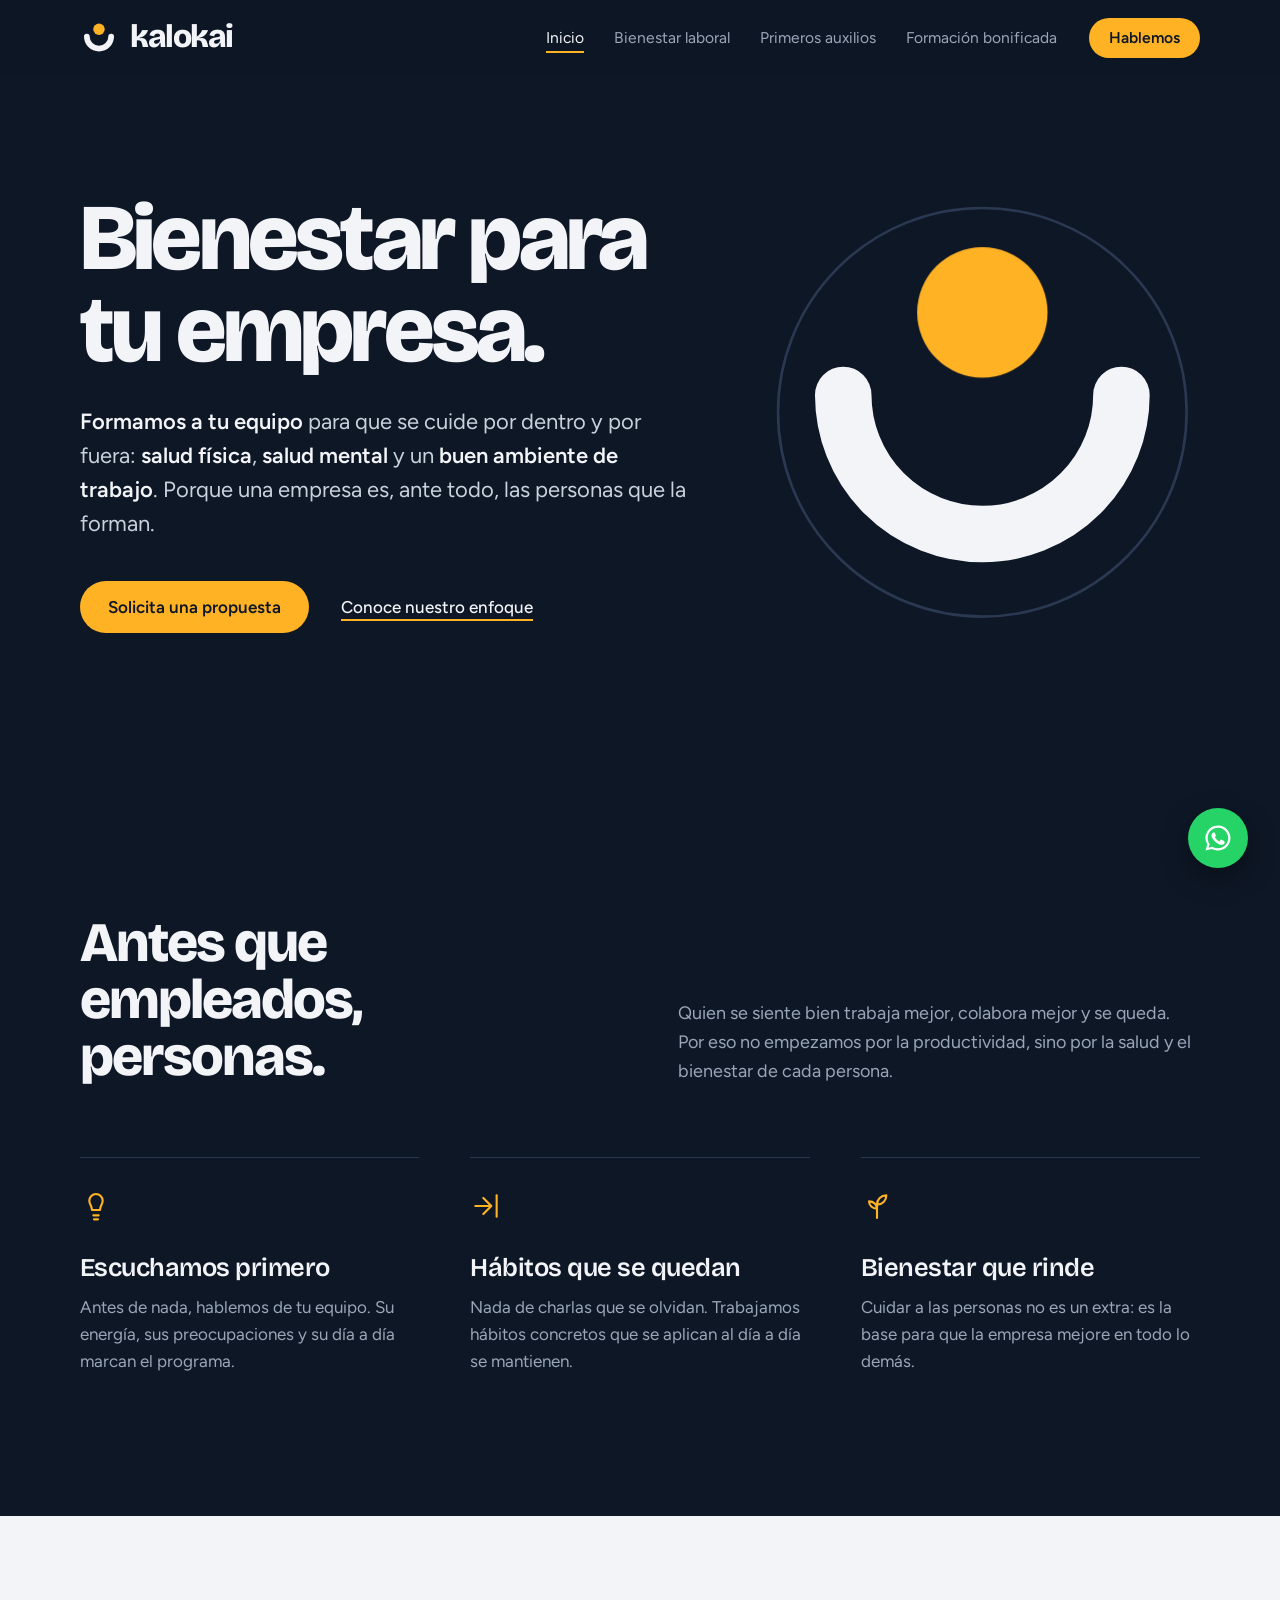
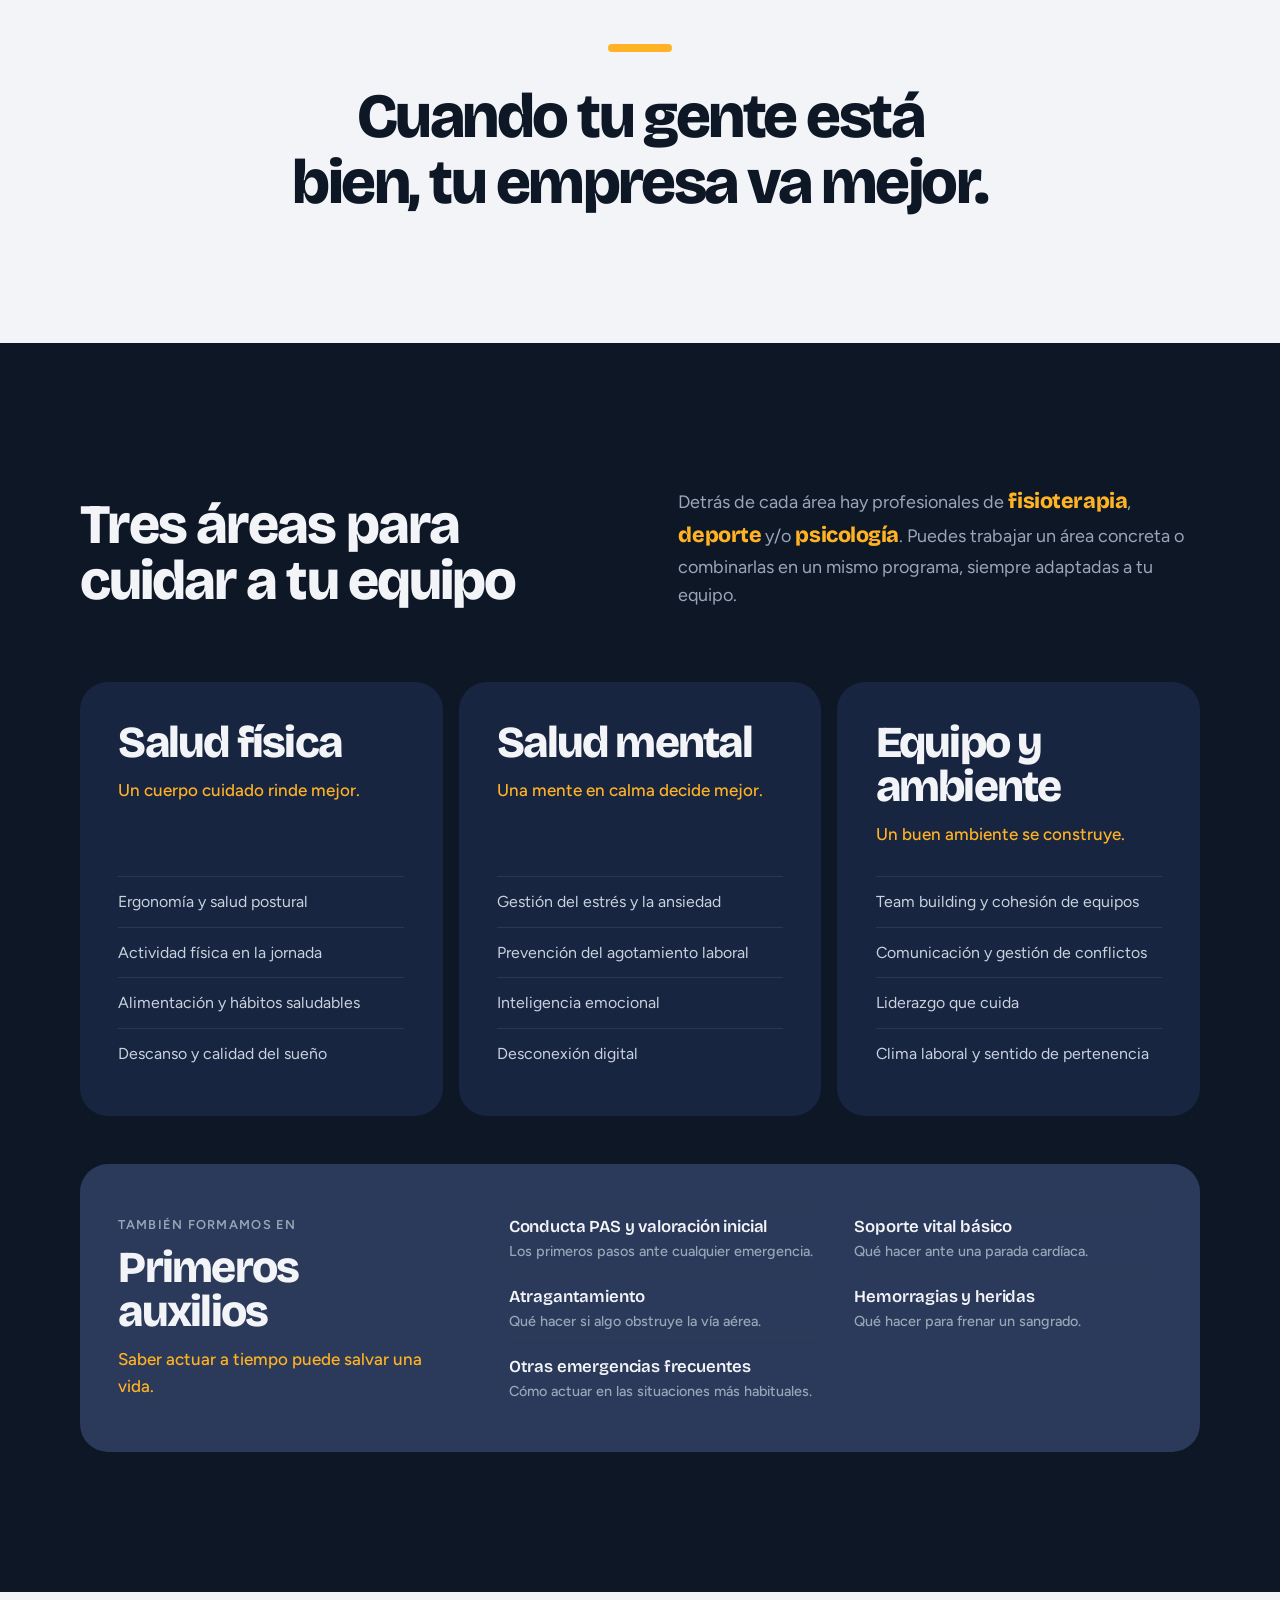
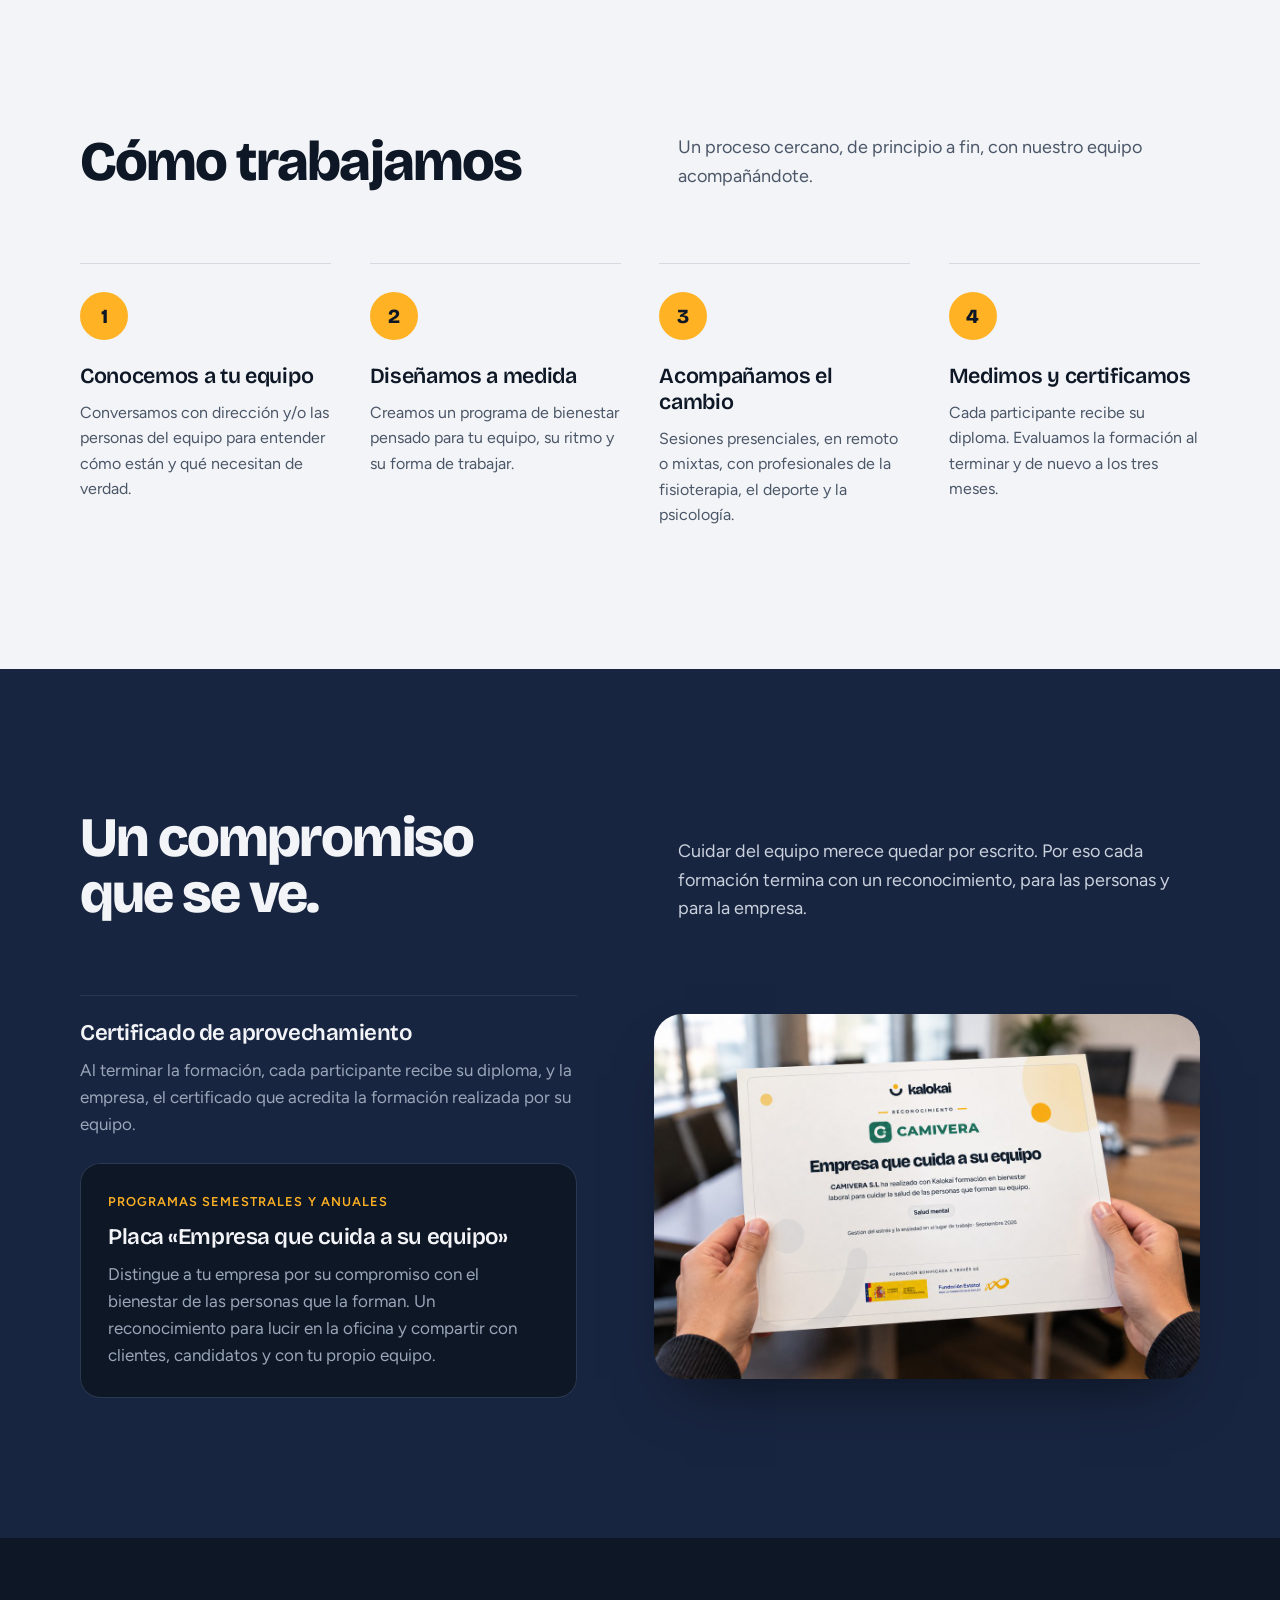
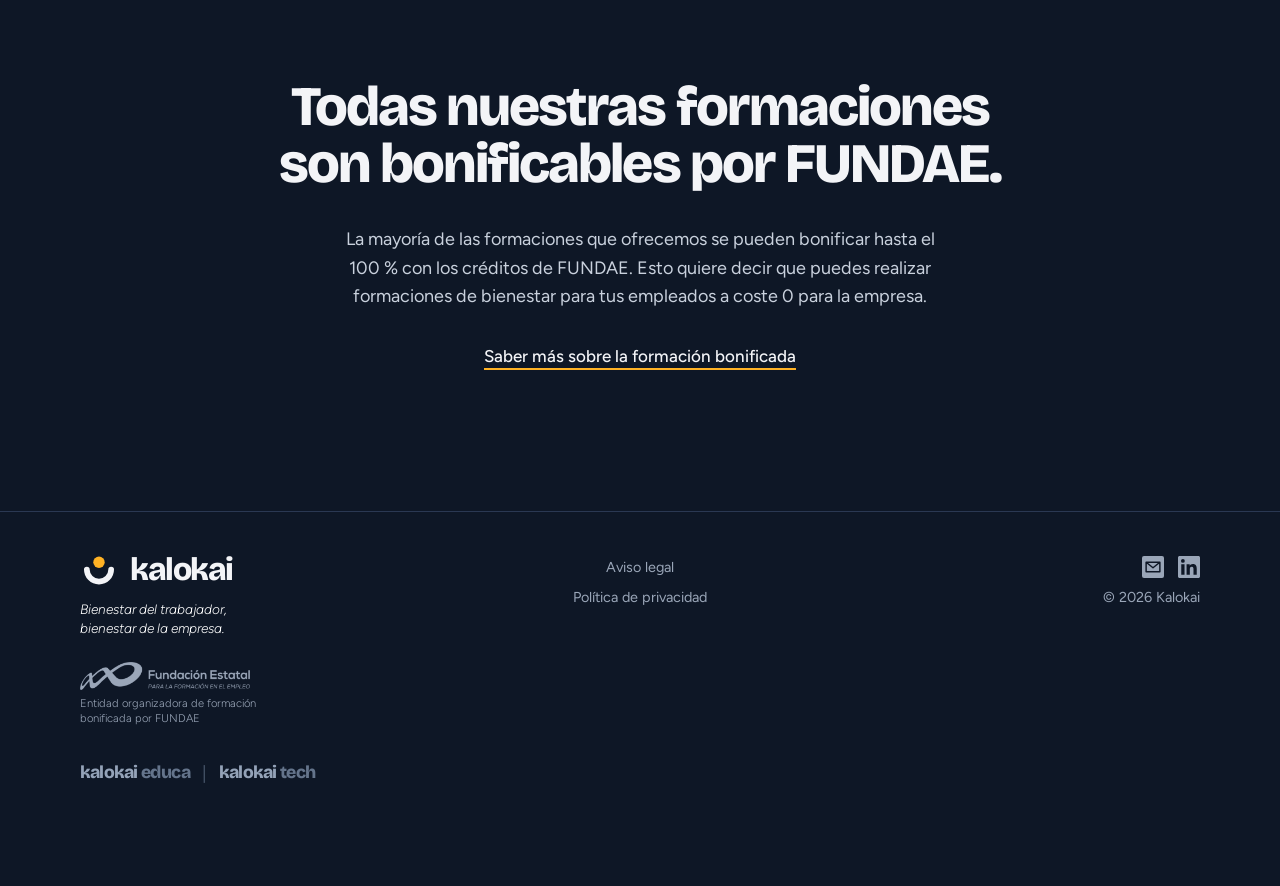
==== index.html @ 77ab3958 "Reconocimiento: título y texto a todo el ancho, como el resto de secciones Co-Authored-By: Claude Op" ====
<!doctype html>
<html lang="es">
<head>
  <meta charset="utf-8">
  <meta name="viewport" content="width=device-width, initial-scale=1">
  <title>Kalokai · Bienestar para tu empresa</title>
  <meta name="description" content="Kalokai forma a los equipos de tu empresa en salud física, salud mental y trabajo en equipo. Cuando tu gente está bien, tu empresa va mejor.">
  <meta name="theme-color" content="#0E1726">
  <link rel="icon" href="favicon.svg" type="image/svg+xml">
  <link rel="preconnect" href="https://fonts.googleapis.com">
  <link rel="preconnect" href="https://fonts.gstatic.com" crossorigin>
  <link href="https://fonts.googleapis.com/css2?family=Bricolage+Grotesque:opsz,wght@12..96,600;12..96,800&family=Figtree:ital,wght@0,400;0,500;0,600;1,300&display=swap" rel="stylesheet">
  <link rel="stylesheet" href="styles.css">
</head>
<body>
  <a class="skip" href="#contenido">Saltar al contenido</a>

  <header class="site-header">
    <div class="wrap header-inner">
      <a class="logo" href="#" aria-label="Kalokai, inicio">
        <svg class="logo-mark" viewBox="0 0 100 100" aria-hidden="true">
          <path d="M18 46 A32 32 0 0 0 82 46" class="logo-arc"></path>
          <circle cx="50" cy="27" r="15" class="logo-dot"></circle>
        </svg>
        <span class="logo-word">kalokai</span>
      </a>
      <nav aria-label="Principal">
        <ul class="nav">
          <li><a href="index.html" aria-current="page">Inicio</a></li>
          <li><a href="bienestar-laboral.html">Bienestar laboral</a></li>
          <li><a href="primeros-auxilios.html">Primeros auxilios</a></li>
          <li><a href="formacion-bonificada.html">Formación bonificada</a></li>
        </ul>
      </nav>
      <a class="btn btn-small" href="#solicitud" data-solicitud>Hablemos</a>
    </div>
  </header>

  <main id="contenido">
    <section class="hero">
      <div class="wrap hero-grid">
        <div class="hero-copy">
          <h1 class="display">Bienestar para tu empresa.</h1>
          <p class="lede"><strong>Formamos a tu equipo</strong> para que se cuide por dentro y por fuera: <strong>salud física</strong>, <strong>salud mental</strong> y un <strong>buen ambiente de trabajo</strong>. Porque una empresa es, ante todo, las personas que la forman.</p>
          <div class="actions">
            <a class="btn" href="#solicitud" data-solicitud>Solicita una propuesta</a>
            <a class="link" href="#enfoque">Conoce nuestro enfoque</a>
          </div>
        </div>
        <div class="hero-art" aria-hidden="true">
          <svg viewBox="0 0 100 100">
            <circle cx="50" cy="50" r="47" class="ring"></circle>
            <path d="M18 46 A32 32 0 0 0 82 46" class="art-arc"></path>
            <circle cx="50" cy="27" r="15" class="art-dot"></circle>
          </svg>
        </div>
      </div>
    </section>

    <section id="enfoque" class="approach" aria-labelledby="approach-title">
      <div class="wrap">
        <div class="approach-head">
          <h2 id="approach-title" class="h2">Antes que empleados, personas.</h2>
          <p class="intro">Quien se siente bien trabaja mejor, colabora mejor y se queda. Por eso no empezamos por la productividad, sino por la salud y el bienestar de cada persona.</p>
        </div>
        <ul class="principles">
          <li>
            <svg class="icon" viewBox="0 0 24 24" aria-hidden="true"><path d="M12 3a5 5 0 0 0-5 5c0 3 2 4 2 7h6c0-3 2-4 2-7a5 5 0 0 0-5-5Z"/><path d="M10 19h4M10.5 22h3"/></svg>
            <h3>Escuchamos primero</h3>
            <p>Antes de nada, hablemos de tu equipo. Su energía, sus preocupaciones y su día a día marcan el programa.</p>
          </li>
          <li>
            <svg class="icon" viewBox="0 0 24 24" aria-hidden="true"><path d="M4 12h10M10 6l6 6-6 6"/><path d="M20 4v16"/></svg>
            <h3>Hábitos que se quedan</h3>
            <p>Nada de charlas que se olvidan. Trabajamos hábitos concretos que se aplican al día a día se mantienen.</p>
          </li>
          <li>
            <svg class="icon" viewBox="0 0 24 24" aria-hidden="true"><path d="M12 21V11"/><path d="M12 11c0-4 3-7 7-7 0 4-3 7-7 7Z"/><path d="M12 14c0-3-2.5-5.5-6-5.5 0 3 2.5 5.5 6 5.5Z"/></svg>
            <h3>Bienestar que rinde</h3>
            <p>Cuidar a las personas no es un extra: es la base para que la empresa mejore en todo lo demás.</p>
          </li>
        </ul>
      </div>
    </section>

    <section class="statement" aria-label="Lo que creemos">
      <div class="wrap statement-inner">
        <span class="bar" aria-hidden="true"></span>
        <p>Cuando tu gente está bien, tu empresa va mejor.</p>
      </div>
    </section>

    <section id="areas" class="areas" aria-labelledby="areas-title">
      <div class="wrap">
        <div class="section-head">
          <h2 id="areas-title" class="h2">Tres áreas para cuidar a tu equipo</h2>
          <p class="intro">Detrás de cada área hay profesionales de <strong class="hl">fisioterapia</strong>, <strong class="hl">deporte</strong> y/o <strong class="hl">psicología</strong>. Puedes trabajar un área concreta o combinarlas en un mismo programa, siempre adaptadas a tu equipo.</p>
        </div>
        <div class="area-grid">
          <article class="area">
            <h3>Salud física</h3>
            <p class="area-tag">Un cuerpo cuidado rinde mejor.</p>
            <ul>
              <li>Ergonomía y salud postural</li>
              <li>Actividad física en la jornada</li>
              <li>Alimentación y hábitos saludables</li>
              <li>Descanso y calidad del sueño</li>
            </ul>
          </article>
          <article class="area">
            <h3>Salud mental</h3>
            <p class="area-tag">Una mente en calma decide mejor.</p>
            <ul>
              <li>Gestión del estrés y la ansiedad</li>
              <li>Prevención del agotamiento laboral</li>
              <li>Inteligencia emocional</li>
              <li>Desconexión digital</li>
            </ul>
          </article>
          <article class="area">
            <h3>Equipo y ambiente</h3>
            <p class="area-tag">Un buen ambiente se construye.</p>
            <ul>
              <li>Team building y cohesión de equipos</li>
              <li>Comunicación y gestión de conflictos</li>
              <li>Liderazgo que cuida</li>
              <li>Clima laboral y sentido de pertenencia</li>
            </ul>
          </article>
        </div>
        <article class="area area-extra">
          <div class="area-extra-head">
            <p class="area-extra-eyebrow">También formamos en</p>
            <h3>Primeros auxilios</h3>
            <p class="area-tag">Saber actuar a tiempo puede salvar una vida.</p>
            <!-- <a class="area-extra-link" href="primeros-auxilios.html">Ver la formación <span aria-hidden="true">→</span></a> -->
          </div>
          <ul class="area-extra-list">
            <li><strong>Conducta PAS y valoración inicial</strong><span>Los primeros pasos ante cualquier emergencia.</span></li>
            <li><strong>Soporte vital básico</strong><span>Qué hacer ante una parada cardíaca.</span></li>
            <li><strong>Atragantamiento</strong><span>Qué hacer si algo obstruye la vía aérea.</span></li>
            <li><strong>Hemorragias y heridas</strong><span>Qué hacer para frenar un sangrado.</span></li>
            <li><strong>Otras emergencias frecuentes</strong><span>Cómo actuar en las situaciones más habituales.</span></li>
          </ul>
        </article>
      </div>
    </section>

    <section id="metodo" class="method" aria-labelledby="method-title">
      <div class="wrap">
        <div class="section-head">
          <h2 id="method-title" class="h2">Cómo trabajamos</h2>
          <p class="intro">Un proceso cercano, de principio a fin, con nuestro equipo acompañándote.</p>
        </div>
        <ol class="steps">
          <li>
            <h3>Conocemos a tu equipo</h3>
            <p>Conversamos con dirección y/o las personas del equipo para entender cómo están y qué necesitan de verdad.</p>
          </li>
          <li>
            <h3>Diseñamos a medida</h3>
            <p>Creamos un programa de bienestar pensado para tu equipo, su ritmo y su forma de trabajar.</p>
          </li>
          <li>
            <h3>Acompañamos el cambio</h3>
            <p>Sesiones presenciales, en remoto o mixtas, con profesionales de la fisioterapia, el deporte y la psicología.</p>
          </li>
          <li>
            <h3>Medimos y certificamos</h3>
            <p>Cada participante recibe su diploma. Evaluamos la formación al terminar y de nuevo a los tres meses.</p>
          </li>
        </ol>
      </div>
    </section>

    <section id="reconocimiento" class="recognition" aria-labelledby="recognition-title">
      <div class="wrap">
        <div class="section-head">
          <h2 id="recognition-title" class="h2">Un compromiso que se ve.</h2>
          <p class="intro">Cuidar del equipo merece quedar por escrito. Por eso cada formación termina con un reconocimiento, para las personas y para la empresa.</p>
        </div>
        <div class="recognition-grid">
          <div class="recognition-copy">
            <ul class="recognition-list">
              <li>
                <h3>Certificado de aprovechamiento</h3>
                <p>Al terminar la formación, cada participante recibe su diploma, y la empresa, el certificado que acredita la formación realizada por su equipo.</p>
              </li>
              <li class="recognition-plaque">
                <span class="recognition-tag">Programas semestrales y anuales</span>
                <h3>Placa «Empresa que cuida a su equipo»</h3>
                <p>Distingue a tu empresa por su compromiso con el bienestar de las personas que la forman. Un reconocimiento para lucir en la oficina y compartir con clientes, candidatos y con tu propio equipo.</p>
              </li>
            </ul>
          </div>
          <figure class="recognition-art">
            <img src="reconocimiento-empresa.jpg" width="1200" height="800" alt="Reconocimiento de Kalokai «Empresa que cuida a su equipo» entregado a una empresa tras su formación en bienestar laboral" loading="lazy">
          </figure>
        </div>
      </div>
    </section>

    <section id="bonificada" class="bonus" aria-labelledby="bonus-title">
      <div class="wrap bonus-inner">
        <h2 id="bonus-title" class="h2">Todas nuestras formaciones son bonificables por FUNDAE.</h2>
        <p class="bonus-text">La mayoría de las formaciones que ofrecemos se pueden bonificar hasta el 100&nbsp;% con los créditos de FUNDAE. Esto quiere decir que puedes realizar formaciones de bienestar para tus empleados a coste 0 para la empresa.</p>
        <a class="link" href="formacion-bonificada.html">Saber más sobre la formación bonificada</a>
      </div>
    </section>
  </main>

  <footer class="site-footer">
    <div class="wrap footer-inner">
      <div class="footer-brand">
        <a class="logo" href="index.html" aria-label="Kalokai, inicio">
          <svg class="logo-mark" viewBox="0 0 100 100" aria-hidden="true">
            <path d="M18 46 A32 32 0 0 0 82 46" class="logo-arc"></path>
            <circle cx="50" cy="27" r="15" class="logo-dot"></circle>
          </svg>
          <span class="logo-word">kalokai</span>
        </a>
        <p class="footer-claim">Bienestar del trabajador,<br>bienestar de la empresa.</p>
        <div class="footer-fundae">
          <img src="fundae-logo.png" width="1200" height="197" alt="FUNDAE">
          <p>Entidad organizadora de formación bonificada por FUNDAE</p>
        </div>
        <div class="footer-family" aria-label="Otras líneas de Kalokai">
          <span class="family-word">kalokai<span class="family-sub family-educa">educa</span></span>
          <span class="family-sep" aria-hidden="true">|</span>
          <span class="family-word">kalokai<span class="family-sub family-tech">tech</span></span>
        </div>
      </div>
      <div class="footer-links">
        <a class="footer-link" href="aviso-legal.html">Aviso legal</a>
        <a class="footer-link" href="privacidad.html">Política de privacidad</a>
      </div>
      <div class="footer-contact">
        <div class="footer-social">
          <a class="footer-icon footer-mail-icon" href="mailto:hola@kalokai.es" aria-label="Escríbenos a hola@kalokai.es" title="hola@kalokai.es">
            <svg viewBox="0 0 24 24" aria-hidden="true"><rect width="24" height="24" rx="2.2"/><path class="cut" d="M4.5 6.8h15v10.4h-15zM5.2 7.4l6.8 5.4 6.8-5.4"/></svg>
          </a>
          <a class="footer-icon footer-linkedin" href="https://www.linkedin.com/company/kalokai/" target="_blank" rel="noopener" aria-label="Kalokai en LinkedIn">
            <svg viewBox="0 0 24 24" aria-hidden="true"><path d="M20.45 20.45h-3.56v-5.57c0-1.33-.02-3.04-1.85-3.04-1.85 0-2.14 1.45-2.14 2.94v5.67H9.35V9h3.41v1.56h.05c.48-.9 1.64-1.85 3.37-1.85 3.6 0 4.27 2.37 4.27 5.46v6.28ZM5.34 7.43a2.06 2.06 0 1 1 0-4.13 2.06 2.06 0 0 1 0 4.13ZM7.12 20.45H3.56V9h3.56v11.45ZM22.22 0H1.77C.79 0 0 .77 0 1.73v20.54C0 23.23.79 24 1.77 24h20.45c.98 0 1.78-.77 1.78-1.73V1.73C24 .77 23.2 0 22.22 0Z"/></svg>
          </a>
        </div>
        <p class="small">© 2026 Kalokai</p>
      </div>
    </div>
  </footer>

  <a class="wa-float" href="https://wa.me/34711229286?text=Hola%20Kalokai%2C%20me%20gustar%C3%ADa%20recibir%20informaci%C3%B3n." target="_blank" rel="noopener" aria-label="Escríbenos por WhatsApp">
    <svg viewBox="0 0 24 24" aria-hidden="true"><path d="M12 2a10 10 0 0 0-8.6 15.1L2 22l5-1.3A10 10 0 1 0 12 2Zm0 18.2a8.2 8.2 0 0 1-4.2-1.1l-.3-.2-3 .8.8-2.9-.2-.3A8.2 8.2 0 1 1 12 20.2Zm4.5-6.1c-.2-.1-1.5-.7-1.7-.8-.2-.1-.4-.1-.6.1l-.8 1c-.1.2-.3.2-.5.1a6.7 6.7 0 0 1-3.3-2.9c-.3-.4.3-.4.7-1.4.1-.2 0-.3 0-.4l-.8-1.8c-.2-.5-.4-.4-.6-.4h-.5a1 1 0 0 0-.7.3 3 3 0 0 0-.9 2.2 5.2 5.2 0 0 0 1.1 2.7 11.8 11.8 0 0 0 4.5 4c1.7.7 2.3.8 3.1.6.5-.1 1.5-.6 1.7-1.2.2-.6.2-1.1.2-1.2-.1-.1-.2-.2-.5-.3Z"/></svg>
  </a>

  <script src="script.js"></script>
</body>
</html>
---- styles.css ----
/* Kalokai — hoja de estilos */

:root {
  /* Paleta */
  --noche: #0E1726;       /* fondo principal */
  --medianoche: #182540;  /* tarjetas y bloques */
  --linea: #2A3852;       /* bordes y separadores */
  --bruma: #9AA6B8;       /* texto secundario */
  --niebla: #C9D1DD;      /* texto de lectura sobre oscuro */
  --claro: #F3F4F7;       /* texto principal y secciones claras */
  --pizarra: #4B5768;     /* texto secundario sobre fondo claro */
  --linea-clara: #D5DAE2; /* separadores sobre fondo claro */
  --ambar: #FFB224;       /* color de marca */
  --ambar-hover: #FFC24D;

  --display: "Bricolage Grotesque", "Helvetica Neue", Arial, sans-serif;
  --text: "Figtree", "Helvetica Neue", Arial, sans-serif;

  --wrap: 1200px;
  --gutter: clamp(16px, 4vw, 40px);
  --section: clamp(80px, 11vw, 144px);
  --radius-lg: 28px;
  --radius-md: 20px;
}

*, *::before, *::after { box-sizing: border-box; }

html { scroll-behavior: smooth; }

body {
  margin: 0;
  background: var(--noche);
  color: var(--claro);
  font-family: var(--text);
  font-size: 1.0625rem;
  line-height: 1.6;
  -webkit-font-smoothing: antialiased;
}

a { color: inherit; }

:focus-visible {
  outline: 2px solid var(--ambar);
  outline-offset: 3px;
  border-radius: 4px;
}

.skip {
  position: absolute;
  left: 16px;
  top: -60px;
  background: var(--ambar);
  color: var(--noche);
  padding: 10px 16px;
  border-radius: 999px;
  z-index: 20;
}
.skip:focus { top: 12px; }

.wrap {
  max-width: var(--wrap);
  margin: 0 auto;
  padding: 0 var(--gutter);
}

/* Logo */

.logo {
  display: inline-flex;
  align-items: center;
  gap: 12px;
  text-decoration: none;
}
.logo-mark { width: 38px; height: 38px; flex-shrink: 0; }
.logo-arc { fill: none; stroke: var(--claro); stroke-width: 15; stroke-linecap: round; }
.logo-dot { fill: var(--ambar); }
.logo-word {
  font-family: var(--display);
  font-weight: 800;
  font-size: 2rem;
  line-height: 1;
  letter-spacing: -0.045em;
  padding-bottom: 3px;
}

/* Tipografía */

.display {
  font-family: var(--display);
  font-weight: 800;
  font-size: clamp(2.9rem, 1.4rem + 5.6vw, 6rem);
  line-height: 0.98;
  letter-spacing: -0.04em;
  margin: 0;
  text-wrap: balance;
}

.h2 {
  font-family: var(--display);
  font-weight: 800;
  font-size: clamp(2.1rem, 1.4rem + 2.6vw, 3.6rem);
  line-height: 1.02;
  letter-spacing: -0.035em;
  margin: 0;
  text-wrap: balance;
}

p { margin: 0 0 1em; }

.lede {
  font-size: clamp(1.15rem, 1rem + 0.5vw, 1.375rem);
  line-height: 1.55;
  color: var(--niebla);
  max-width: 34em;
  margin: 28px 0 0;
}

.intro {
  color: var(--bruma);
  font-size: 1.125rem;
  max-width: 34em;
  margin: 0;
}

.lede strong { font-weight: 600; color: var(--claro); }

/* Botones y enlaces */

.btn {
  display: inline-block;
  background: var(--ambar);
  color: var(--noche);
  font-family: var(--text);
  font-size: 1.0625rem;
  font-weight: 600;
  line-height: 1.2;
  text-decoration: none;
  padding: 16px 28px;
  border: 0;
  border-radius: 999px;
  cursor: pointer;
  transition: background-color 0.2s ease;
}
.btn:hover { background: var(--ambar-hover); }
.btn-small { padding: 11px 20px; font-size: 0.975rem; }

.link {
  font-weight: 500;
  text-decoration: underline;
  text-decoration-color: var(--ambar);
  text-decoration-thickness: 2px;
  text-underline-offset: 6px;
}
.link:hover { color: #FFFFFF; }

/* Cabecera */

.site-header {
  position: sticky;
  top: 0;
  z-index: 10;
  background: color-mix(in srgb, var(--noche) 88%, transparent);
  backdrop-filter: blur(10px);
  border-bottom: 1px solid transparent;
  transition: border-color 0.2s ease;
}
.site-header.scrolled { border-bottom-color: var(--linea); }

.header-inner {
  display: flex;
  align-items: center;
  gap: 32px;
  height: 76px;
}
.header-inner nav { margin-left: auto; }

.nav {
  display: flex;
  gap: 30px;
  list-style: none;
  margin: 0;
  padding: 0;
}
.nav a {
  text-decoration: none;
  font-size: 0.975rem;
  color: var(--bruma);
}
.nav a:hover { color: var(--claro); }

/* Portada */

.hero { padding: clamp(56px, 9vw, 120px) 0 var(--section); overflow: hidden; }

.hero-grid {
  display: grid;
  grid-template-columns: minmax(0, 1.4fr) minmax(0, 1fr);
  gap: clamp(40px, 6vw, 96px);
  align-items: center;
}

.actions {
  display: flex;
  flex-wrap: wrap;
  align-items: center;
  gap: 18px 32px;
  margin-top: 40px;
}

.hero-art { justify-self: end; width: 100%; max-width: 440px; }
.hero-art svg { display: block; width: 100%; height: auto; overflow: visible; }
.ring { fill: none; stroke: var(--linea); stroke-width: 0.6; }
.art-arc { fill: none; stroke: var(--claro); stroke-width: 13; stroke-linecap: round; }
.art-dot { fill: var(--ambar); }

/* El único movimiento automático: el símbolo se dibuja al cargar */
@media (prefers-reduced-motion: no-preference) {
  .art-arc {
    stroke-dasharray: 101;
    stroke-dashoffset: 101;
    animation: draw 1.1s cubic-bezier(0.6, 0, 0.2, 1) 0.2s forwards;
  }
  .art-dot {
    transform-box: fill-box;
    transform-origin: center;
    animation: rise 0.9s cubic-bezier(0.2, 0.8, 0.2, 1.2) 0.9s both;
  }
}
@keyframes draw { to { stroke-dashoffset: 0; } }
@keyframes rise {
  from { opacity: 0; transform: translateY(40%) scale(0.6); }
  to { opacity: 1; transform: none; }
}

/* Enfoque */

.approach { padding: var(--section) 0; }

.approach-head,
.section-head {
  display: grid;
  grid-template-columns: minmax(0, 1fr) minmax(0, 1fr);
  gap: 24px clamp(40px, 6vw, 96px);
  align-items: end;
  margin-bottom: clamp(48px, 6vw, 72px);
}

.principles {
  list-style: none;
  margin: 0;
  padding: 0;
  display: grid;
  grid-template-columns: repeat(3, minmax(0, 1fr));
  gap: clamp(28px, 4vw, 56px);
}
.principles li { border-top: 1px solid var(--linea); padding-top: 32px; }
.principles h3 {
  font-family: var(--display);
  font-weight: 600;
  font-size: 1.6rem;
  line-height: 1.15;
  letter-spacing: -0.02em;
  margin: 22px 0 12px;
}
.principles p { color: var(--bruma); margin: 0; }

.icon {
  width: 32px;
  height: 32px;
  fill: none;
  stroke: var(--ambar);
  stroke-width: 1.6;
  stroke-linecap: round;
  stroke-linejoin: round;
}

/* Frase central */

.statement {
  background: var(--claro);
  color: var(--noche);
  padding: clamp(72px, 10vw, 128px) 0;
}
.statement-inner { display: flex; flex-direction: column; gap: 32px; }
.statement .bar {
  display: block;
  width: 64px;
  height: 8px;
  border-radius: 4px;
  background: var(--ambar);
}
.statement p {
  font-family: var(--display);
  font-weight: 800;
  font-size: clamp(2rem, 1.2rem + 3.4vw, 4.25rem);
  line-height: 1.04;
  letter-spacing: -0.04em;
  max-width: 19em;
  margin: 0;
  text-wrap: balance;
}

/* Áreas */

.areas { padding: var(--section) 0; }

.area-grid {
  display: grid;
  grid-template-columns: repeat(3, minmax(0, 1fr));
  gap: 16px;
}

.area {
  background: var(--medianoche);
  border-radius: var(--radius-lg);
  padding: clamp(28px, 3vw, 40px);
  display: flex;
  flex-direction: column;
}
.area h3 {
  font-family: var(--display);
  font-weight: 800;
  font-size: clamp(2.2rem, 1.8rem + 1.2vw, 3rem);
  line-height: 1;
  letter-spacing: -0.04em;
  margin: 0 0 12px;
}
.hl {
  color: var(--ambar);
  font-family: var(--display);
  font-weight: 800;
  font-size: 1.2em;
  letter-spacing: -0.02em;
}
.area-tag { color: var(--ambar); font-weight: 500; margin: 0 0 28px; }

/* Bloque horizontal de primeros auxilios bajo las tres áreas */
.area-extra {
  margin-top: 48px;
  display: grid;
  grid-template-columns: minmax(0, 1fr) minmax(0, 2fr);
  gap: 24px clamp(32px, 5vw, 72px);
  align-items: center;
}
.area-extra-eyebrow {
  margin: 0 0 10px;
  font-size: 0.8rem;
  font-weight: 600;
  letter-spacing: 0.1em;
  text-transform: uppercase;
  color: var(--bruma);
}
.area-extra .area-tag { margin: 0; }
.area-extra ul {
  margin: 0;
  display: grid;
  grid-template-columns: repeat(2, minmax(0, 1fr));
  gap: 0 clamp(24px, 3vw, 40px);
}
.area-extra li { display: flex; flex-direction: column; gap: 6px; padding: 16px 0 0; }
.area-extra li strong { font-family: var(--display); font-weight: 600; font-size: 1.15rem; letter-spacing: -0.01em; color: var(--claro); }
.area-extra li span { color: var(--niebla); font-size: 0.95rem; line-height: 1.5; }
/* Como las tres áreas, pero con el fondo un par de tonos más claro para marcarlo como un extra */
.area.area-extra { background: #2B3A5A; }
@media (max-width: 980px) {
  .area-extra, .area-extra ul { grid-template-columns: 1fr; }
}
.area ul { list-style: none; margin: auto 0 0; padding: 0; }
.area li {
  padding: 12px 0;
  border-top: 1px solid var(--linea);
  color: var(--niebla);
  font-size: 0.995rem;
}

/* Método */

.method {
  padding: var(--section) 0;
  background: var(--claro);
  color: var(--noche);
}
.method .intro { color: var(--pizarra); }

.steps {
  list-style: none;
  counter-reset: step;
  margin: 0;
  padding: 0;
  display: grid;
  grid-template-columns: repeat(4, minmax(0, 1fr));
  gap: clamp(24px, 3vw, 40px);
}
.steps li { counter-increment: step; }
.steps li::before {
  content: counter(step);
  display: flex;
  align-items: center;
  justify-content: center;
  width: 48px;
  height: 48px;
  border-radius: 50%;
  background: var(--ambar);
  color: var(--noche);
  font-family: var(--display);
  font-weight: 800;
  font-size: 1.25rem;
  margin-bottom: 24px;
}
.steps h3 {
  font-family: var(--display);
  font-weight: 600;
  font-size: 1.35rem;
  line-height: 1.2;
  letter-spacing: -0.015em;
  margin: 0 0 10px;
}
.steps li { border-top: 1px solid var(--linea-clara); padding-top: 28px; }
.steps p { color: var(--pizarra); margin: 0; font-size: 1rem; }

/* Formación bonificada (FUNDAE) */

.bonus { padding: var(--section) 0; }
.bonus-inner { display: flex; flex-direction: column; align-items: center; text-align: center; gap: 32px; }
.bonus .h2 { max-width: 16em; }
.bonus-text { margin: 0; max-width: 38em; color: var(--niebla); font-size: 1.125rem; line-height: 1.6; text-wrap: balance; }

/* Contacto */

.contact { padding: var(--section) 0; }

.contact-card {
  display: grid;
  grid-template-columns: minmax(0, 1fr) minmax(0, 1.25fr);
  gap: clamp(40px, 6vw, 88px);
  background: var(--medianoche);
  border-radius: var(--radius-lg);
  padding: clamp(32px, 5vw, 72px);
  max-width: calc(var(--wrap) - 2 * var(--gutter));
}

.form {
  display: grid;
  grid-template-columns: 1fr 1fr;
  gap: 20px;
}
.field { display: flex; flex-direction: column; gap: 8px; }
.field-wide { grid-column: 1 / -1; }

label { font-size: 0.95rem; font-weight: 500; color: var(--niebla); }

input, select, textarea {
  font: inherit;
  color: var(--claro);
  background: var(--noche);
  border: 1px solid var(--linea);
  border-radius: 14px;
  padding: 13px 16px;
  width: 100%;
}
select { appearance: none; background-image: linear-gradient(45deg, transparent 50%, var(--bruma) 50%), linear-gradient(135deg, var(--bruma) 50%, transparent 50%); background-position: calc(100% - 22px) 50%, calc(100% - 16px) 50%; background-size: 6px 6px; background-repeat: no-repeat; padding-right: 40px; }
textarea { resize: vertical; }
input:focus-visible, select:focus-visible, textarea:focus-visible {
  outline: 2px solid var(--ambar);
  outline-offset: 0;
  border-color: var(--ambar);
}
.field.invalid input { border-color: #FF8A7A; }

.form-foot { display: flex; flex-wrap: wrap; align-items: center; gap: 16px 24px; margin-top: 4px; }
.form-status { margin: 0; font-size: 0.95rem; color: var(--niebla); }
.form-status.error { color: #FF8A7A; }
/* Información básica de protección de datos bajo los formularios */
.form-legal { margin: 0; font-size: 0.72rem; line-height: 1.4; color: var(--bruma); }
.form-legal strong { font-weight: 600; color: var(--niebla); }
.form-legal a { color: var(--niebla); text-decoration-color: var(--ambar); text-underline-offset: 3px; }

/* Pie */

.site-footer { border-top: 1px solid var(--linea); padding: 40px 0 104px; } /* margen inferior para que el botón de WhatsApp no tape el texto */
.footer-inner {
  display: grid;
  grid-template-columns: 1fr auto 1fr;
  align-items: start;
  gap: 24px 32px;
}
.footer-inner p { margin: 0; color: var(--bruma); }
.footer-brand { display: flex; flex-direction: column; align-items: flex-start; gap: 10px; }
.footer-contact { justify-self: end; display: flex; flex-direction: column; align-items: flex-end; gap: 4px; }
.footer-inner .small { font-size: 0.9rem; }
.footer-mail { color: var(--bruma); font-size: 0.9rem; text-decoration: none; }
/* Privacidad y correo a la altura del logo */
.footer-link, .footer-mail { line-height: 30px; }
.footer-mail:hover { color: var(--claro); }

/* Página: bienestar laboral */

/* Primera sección de las páginas interiores: colores invertidos */
.page-hero {
  background: var(--claro);
  color: var(--noche);
  padding-bottom: clamp(56px, 8vw, 104px);
}
.amber { color: var(--ambar); }
.page-hero .lede { max-width: 38em; color: var(--pizarra); }
.principles .hl { font-size: 1.05em; }
.nav a[aria-current="page"] { color: var(--claro); text-decoration: underline; text-decoration-color: var(--ambar); text-decoration-thickness: 2px; text-underline-offset: 8px; }

.facts {
  display: grid;
  grid-template-columns: repeat(3, minmax(0, 1fr));
  gap: 16px;
}
.fact {
  background: var(--medianoche);
  border-radius: var(--radius-lg);
  padding: clamp(28px, 3vw, 40px);
  display: flex;
  flex-direction: column;
  gap: 12px;
}
.fact p { margin: 0; color: var(--niebla); }
.fact cite { font-style: normal; font-size: 0.875rem; color: var(--bruma); margin-top: auto; }
.fact-num {
  font-family: var(--display);
  font-weight: 800;
  font-size: clamp(2.4rem, 1.8rem + 1.6vw, 3.4rem);
  line-height: 1;
  letter-spacing: -0.04em;
  color: var(--ambar);
  font-variant-numeric: tabular-nums;
}

.split {
  display: grid;
  grid-template-columns: minmax(0, 1fr) minmax(0, 1fr);
  gap: clamp(40px, 6vw, 96px);
  align-items: start;
}
.split-text { color: var(--bruma); font-size: 1.125rem; max-width: 34em; margin: 24px 0 0; }
.method .split-text { color: var(--pizarra); }


.gains { list-style: none; margin: 0; padding: 0; display: grid; gap: 12px; }
.gains li {
  display: flex;
  align-items: center;
  gap: 14px;
  padding: 18px 24px;
  border-radius: var(--radius-md);
  background: var(--noche);
  color: var(--claro);
  font-family: var(--display);
  font-weight: 600;
  font-size: 1.25rem;
  letter-spacing: -0.015em;
}
.gains li::before {
  content: "";
  width: 12px;
  height: 12px;
  border-radius: 50%;
  background: var(--ambar);
  flex-shrink: 0;
}

.cta-card { align-items: center; }
.cta-card p { color: var(--niebla); margin: 0; }
.cta-card .actions { margin-top: 28px; }

.contact-sources { padding-bottom: 28px; }
.sources { margin-top: clamp(64px, 8vw, 104px); color: var(--bruma); font-size: 0.7rem; line-height: 1.35; }
.sources p { margin: 0 0 4px; font-weight: 600; color: var(--niebla); }
.sources ul { margin: 0; padding-left: 1.1em; display: grid; gap: 1px; }

/* Menú con más enlaces */
@media (max-width: 1100px) {
  .header-inner { gap: 24px; }
  .nav { gap: 20px; }
  .nav a { font-size: 0.925rem; }
}

/* Página: formación bonificada */

.page-hero .link:hover { color: var(--pizarra); }

/* Cinco pasos: si no caben en una fila, la última fila queda centrada */
.steps.steps-5 {
  --g: clamp(24px, 3vw, 40px);
  display: flex;
  flex-wrap: wrap;
  justify-content: center;
  gap: 48px var(--g);
}
.steps-5 li { flex: 0 0 calc((100% - 4 * var(--g)) / 5); min-width: 0; }
@media (max-width: 1100px) { .steps-5 li { flex-basis: calc((100% - 2 * var(--g)) / 3); } }
@media (max-width: 680px) { .steps-5 li { flex-basis: 100%; } }

.credit-card {
  background: var(--medianoche);
  border-radius: var(--radius-lg);
  padding: clamp(28px, 3vw, 40px);
}
.credit-label { color: var(--niebla); font-weight: 500; margin: 0 0 16px; }
.credit-table { width: 100%; border-collapse: collapse; font-variant-numeric: tabular-nums; }
.credit-table th {
  text-align: left;
  font-size: 0.8rem;
  font-weight: 600;
  letter-spacing: 0.06em;
  text-transform: uppercase;
  color: var(--bruma);
  padding: 0 0 10px;
}
.credit-table th:last-child, .credit-table td:last-child { text-align: right; }
.credit-table td { padding: 14px 0; border-top: 1px solid var(--linea); color: var(--niebla); }
.credit-table td:last-child {
  font-family: var(--display);
  font-weight: 800;
  font-size: 1.35rem;
  color: var(--ambar);
}
.credit-note { color: var(--bruma); font-size: 0.875rem; margin: 16px 0 0; }

.faq { max-width: 52em; }
.faq details { border-top: 1px solid var(--linea); }
.faq details:last-child { border-bottom: 1px solid var(--linea); }
.faq summary {
  display: flex;
  justify-content: space-between;
  align-items: center;
  gap: 24px;
  padding: 22px 0;
  cursor: pointer;
  list-style: none;
  font-family: var(--display);
  font-weight: 600;
  font-size: 1.25rem;
  letter-spacing: -0.015em;
}
.faq summary::-webkit-details-marker { display: none; }
.faq summary::after { content: "+"; color: var(--ambar); font-size: 1.75rem; line-height: 1; flex-shrink: 0; }
.faq details[open] summary::after { content: "−"; }
.faq details p { color: var(--niebla); margin: 0 0 24px; max-width: 46em; }

/* Página: política de privacidad */

.legal-section { padding: clamp(56px, 8vw, 104px) 0 var(--section); }
.legal > * { max-width: 46em; }
.legal h2 {
  font-family: var(--display);
  font-weight: 600;
  font-size: 1.5rem;
  line-height: 1.2;
  letter-spacing: -0.015em;
  margin: 48px 0 14px;
}
.legal h2:first-child { margin-top: 0; }
.legal p, .legal li { color: var(--niebla); }
.legal strong { color: var(--claro); font-weight: 600; }
.legal ul { margin: 0 0 1em; padding-left: 1.2em; display: grid; gap: 6px; }
.legal a, .check a { color: var(--claro); text-decoration-color: var(--ambar); text-underline-offset: 3px; }

.footer-links { display: flex; flex-direction: column; align-items: center; }
.footer-link { color: var(--bruma); font-size: 0.9rem; text-decoration: none; }
.footer-link:hover, .footer-link[aria-current="page"] { color: var(--claro); }

/* Menú para móvil y tablet */

.menu-toggle {
  display: none;
  width: 44px;
  height: 44px;
  border: 1px solid var(--linea);
  border-radius: 50%;
  background: transparent;
  cursor: pointer;
  flex-direction: column;
  align-items: center;
  justify-content: center;
  gap: 4px;
  flex-shrink: 0;
}
.menu-toggle span {
  display: block;
  width: 18px;
  height: 2px;
  border-radius: 2px;
  background: var(--claro);
  transition: transform 0.2s ease, opacity 0.2s ease;
}
.menu-toggle.open span:nth-child(1) { transform: translateY(6px) rotate(45deg); }
.menu-toggle.open span:nth-child(2) { opacity: 0; }
.menu-toggle.open span:nth-child(3) { transform: translateY(-6px) rotate(-45deg); }

.mobile-menu {
  border-top: 1px solid var(--linea);
  background: var(--noche);
}
.mobile-menu ul { list-style: none; margin: 0 auto; padding-top: 8px; padding-bottom: 24px; }
.mobile-menu li { border-bottom: 1px solid var(--linea); }
.mobile-menu a {
  display: block;
  padding: 18px 0;
  text-decoration: none;
  font-family: var(--display);
  font-weight: 600;
  font-size: 1.4rem;
  letter-spacing: -0.015em;
  color: var(--niebla);
}
.mobile-menu a:hover, .mobile-menu a[aria-current="page"] { color: var(--claro); }
.mobile-menu a[aria-current="page"] { text-decoration: underline; text-decoration-color: var(--ambar); text-decoration-thickness: 2px; text-underline-offset: 8px; }

/* Formulario emergente de solicitud */

.form-dialog {
  width: min(760px, calc(100% - 32px));
  max-height: calc(100% - 32px);
  overflow-y: auto;
  border: 0;
  border-radius: var(--radius-lg);
  background: var(--medianoche);
  color: var(--claro);
  padding: clamp(28px, 4vw, 48px);
}
.form-dialog::backdrop { background: rgba(14, 23, 38, 0.75); backdrop-filter: blur(4px); }
.dialog-close {
  position: absolute;
  top: 16px;
  right: 16px;
  width: 44px;
  height: 44px;
  border: 1px solid var(--linea);
  border-radius: 50%;
  background: transparent;
  color: var(--claro);
  font-size: 1.6rem;
  line-height: 1;
  cursor: pointer;
}
.dialog-close:hover { border-color: var(--ambar); }
.dialog-title {
  font-family: var(--display);
  font-weight: 800;
  font-size: clamp(1.8rem, 1.4rem + 1.4vw, 2.4rem);
  line-height: 1.05;
  letter-spacing: -0.035em;
  margin: 0 56px 10px 0;
}
.dialog-intro { color: var(--bruma); margin: 0 0 28px; }
.form fieldset { border: 0; margin: 0; padding: 0; min-width: 0; }
.form legend { font-size: 0.95rem; font-weight: 500; color: var(--niebla); margin-bottom: 8px; padding: 0; }
.chips { display: flex; flex-wrap: wrap; gap: 8px; }
.chips label {
  display: inline-flex;
  align-items: center;
  gap: 8px;
  padding: 10px 16px;
  border: 1px solid var(--linea);
  border-radius: 999px;
  cursor: pointer;
  color: var(--niebla);
}
.chips input { width: auto; padding: 0; flex: none; accent-color: var(--ambar); margin: 0; }
.chips label:has(input:checked) { border-color: var(--ambar); color: var(--claro); }
.check { display: flex; gap: 10px; align-items: flex-start; font-weight: 400; color: var(--niebla); }
.check input { width: auto; padding: 0; flex: none; margin-top: 5px; accent-color: var(--ambar); }
.optional { color: var(--bruma); font-weight: 400; }
[hidden] { display: none !important; }

/* Botón flotante de WhatsApp */

.wa-float {
  position: fixed;
  right: clamp(16px, 3vw, 32px);
  bottom: clamp(16px, 3vw, 32px);
  z-index: 15;
  width: 60px;
  height: 60px;
  border-radius: 50%;
  background: #25D366; /* verde corporativo de WhatsApp */
  color: #FFFFFF;
  display: flex;
  align-items: center;
  justify-content: center;
  box-shadow: 0 10px 28px rgba(0, 0, 0, 0.35);
  transition: background-color 0.2s ease, transform 0.2s ease;
}
.wa-float:hover { background: #1EBE5B; transform: translateY(-2px); }
.wa-float svg { width: 30px; height: 30px; fill: currentColor; }

/* Pantallas medianas y pequeñas */

@media (max-width: 980px) {
  .hero-grid { grid-template-columns: 1fr; }
  .hero-art { justify-self: start; max-width: 260px; order: -1; }
  .approach-head, .section-head, .contact-card { grid-template-columns: 1fr; }
  .principles, .area-grid, .split { grid-template-columns: 1fr; }
  .facts { grid-template-columns: 1fr; }
  .nav { display: none; }
  .header-inner { justify-content: space-between; gap: 12px; }
  .header-inner .btn-small { margin-left: auto; }
  .menu-toggle { display: flex; }
  .steps { grid-template-columns: 1fr 1fr; row-gap: 48px; }
}

@media (max-width: 680px) {
  .hero-art { max-width: 180px; }
  .steps { grid-template-columns: 1fr; }
  .facts { grid-template-columns: 1fr; }
  .form { grid-template-columns: 1fr; }
  .contact-card { border-radius: var(--radius-md); }
  .footer-inner { grid-template-columns: 1fr; justify-items: center; text-align: center; }
  .footer-brand { align-items: center; }
  .footer-contact { justify-self: center; align-items: center; }
  .footer-links { margin: 16px 0; }
}

/* Secciones centradas: frase central de inicio y primera sección de las páginas interiores */
.statement-inner { align-items: center; text-align: center; }
.page-hero .wrap { text-align: center; }
.page-hero .display { margin-left: auto; margin-right: auto; }
.page-hero .lede { margin-left: auto; margin-right: auto; text-wrap: balance; }
.page-hero .actions { justify-content: center; }

/* Logo de FUNDAE en «Un dinero que ya es tuyo» */
.fundae-logo { display: block; width: 100%; max-width: 262px; height: auto; margin: 36px 0 8px; }
@media (max-width: 680px) {
  .fundae-logo { max-width: 54%; margin: 32px 0 4px; }
}

/* Frase del pie: blanca, fina y en cursiva */
.footer-inner .footer-claim { color: #fff; font-weight: 300;font-size: 0.85rem; font-style: italic; line-height: 1.4; margin: 0; }

/* Botón secundario: contorno oscuro sobre fondo claro, se rellena al pasar el ratón */
.btn-secondary {
  display: inline-flex;
  align-items: center;
  gap: 10px;
  background: transparent;
  color: var(--noche);
  box-shadow: inset 0 0 0 2px var(--noche);
  transition: background-color 0.2s ease, color 0.2s ease;
}
.btn-secondary:hover { background: var(--noche); color: var(--claro); }
.btn-secondary:focus-visible { outline: 2px solid var(--ambar); outline-offset: 3px; }
.btn-icon { width: 20px; height: 20px; flex: none; fill: none; stroke: currentColor; stroke-width: 2.2; stroke-linecap: round; stroke-linejoin: round; }

/* Ventana de la guía: portada a un lado, formulario al otro */
.guia-dialog { width: min(940px, calc(100% - 32px)); padding: 0; }
.guia-grid { display: grid; grid-template-columns: minmax(0, 5fr) minmax(0, 7fr); }
.guia-cover {
  display: flex;
  align-items: center;
  justify-content: center;
  padding: clamp(28px, 4vw, 48px);
  background: #FFFFFF;
}
.guia-cover img {
  display: block;
  width: 100%;
  max-width: 300px;
  height: auto;
  border-radius: 6px;
  box-shadow: 0 2px 6px rgba(14, 23, 38, 0.12), 0 24px 48px rgba(14, 23, 38, 0.28);
  transform: rotate(-2deg);
}
.guia-body { padding: clamp(28px, 4vw, 48px); }
.guia-ok { padding: 8px 0; }
.guia-ok-icon { width: 48px; height: 48px; fill: none; stroke: var(--ambar); stroke-width: 1.8; stroke-linecap: round; stroke-linejoin: round; }
.guia-ok-title { font-family: var(--display); font-weight: 800; font-size: 1.5rem; letter-spacing: -0.03em; margin: 12px 0 8px; }
.guia-ok-text { color: var(--niebla); margin: 0; }
.guia-ok-text strong { color: var(--claro); font-weight: 600; }

@media (max-width: 760px) {
  .guia-grid { grid-template-columns: 1fr; }
  .guia-cover { padding: 32px 24px; }
  .guia-dialog .dialog-close { color: var(--noche); border-color: var(--linea-clara); background: #FFFFFF; }
  .guia-dialog .dialog-close:hover { border-color: var(--ambar); }
  .guia-cover img { max-width: 140px; }
  .guia-body { padding-top: 24px; }
  .guia-form { grid-template-columns: 1fr; }
}
/* Campo trampa para robots: fuera de la vista de las personas */
.guia-trampa { position: absolute; left: -9999px; width: 1px; height: 1px; overflow: hidden; }


/* ------------------------------------------------------------------
   Páginas legales (política de privacidad y aviso legal)
   El contenido es sobrio: fondo blanco, texto negro y una sola tipografía.
   Los títulos solo se distinguen por tamaño y peso.
   La cabecera, el pie y el botón de WhatsApp son los de toda la web.
   ------------------------------------------------------------------ */
.legal-page {
  --legal-negro: #111111;
  --legal-gris: #555555;
}
.legal-page main { background: #FFFFFF; color: var(--legal-negro); }
.legal-page main :focus-visible { outline-color: var(--legal-negro); }

/* Título de la página */
.legal-page .page-hero { background: #FFFFFF; color: var(--legal-negro); padding: clamp(48px, 7vw, 88px) 0 0; }
.legal-page .page-hero .wrap { text-align: left; }
.legal-page .page-hero .display {
  font-family: var(--text);
  font-weight: 700;
  font-size: clamp(2rem, 1.6rem + 1.6vw, 2.75rem);
  line-height: 1.15;
  letter-spacing: -0.01em;
  margin-left: 0;
}
.legal-page .page-hero .lede {
  margin: 16px 0 0;
  max-width: 46em;
  font-size: 1rem;
  color: var(--legal-gris);
  text-wrap: pretty;
}

/* Texto legal */
.legal-page .legal-section { padding: 40px 0 96px; }
.legal-page .legal h2 {
  font-family: var(--text);
  font-weight: 700;
  font-size: 1.25rem;
  letter-spacing: 0;
  margin: 40px 0 12px;
  color: var(--legal-negro);
}
.legal-page .legal h2:first-child { margin-top: 0; }
.legal-page .legal h3 { font-family: var(--text); font-weight: 600; font-size: 1.05rem; color: var(--legal-negro); }
.legal-page .legal p,
.legal-page .legal li { color: var(--legal-negro); font-size: 1rem; line-height: 1.65; }
.legal-page .legal strong { color: var(--legal-negro); font-weight: 600; }
.legal-page .legal a { color: var(--legal-negro); text-decoration: underline; text-decoration-color: currentColor; text-decoration-thickness: 1px; }

/* Página: primeros auxilios */
.page-eyebrow {
  margin: 0 0 18px;
  font-size: 0.8rem;
  font-weight: 600;
  letter-spacing: 0.1em;
  text-transform: uppercase;
  color: var(--pizarra);
}
.page-eyebrow a { color: inherit; text-decoration: underline; text-decoration-color: var(--ambar); text-decoration-thickness: 2px; text-underline-offset: 4px; }
.resumen { margin: 0; }
.resumen div { display: flex; justify-content: space-between; gap: 16px; padding: 14px 0; border-top: 1px solid var(--linea); }
.resumen dt { color: var(--bruma); }
.resumen dd { margin: 0; color: var(--claro); font-weight: 600; text-align: right; }
.temario { display: grid; grid-template-columns: repeat(2, minmax(0, 1fr)); gap: 16px; }
.temario .area-extra-eyebrow { margin-bottom: 14px; }
.method .principles li { border-top-color: var(--linea-clara); }
.method .principles p { color: var(--pizarra); }
.split-center { align-items: center; }
@media (max-width: 760px) {
  .temario { grid-template-columns: 1fr; }
}

/* Inicio: el bloque de primeros auxilios es un enlace a su página */
.area-extra { position: relative; transition: background-color 0.2s ease; }
.area.area-extra:hover { background: #33446A; }
.area-extra-link { display: inline-flex; align-items: center; gap: 8px; margin-top: 18px; color: var(--claro); font-weight: 600; text-decoration: underline; text-decoration-color: var(--ambar); text-decoration-thickness: 2px; text-underline-offset: 6px; }
.area-extra-link::after { content: ""; position: absolute; inset: 0; border-radius: inherit; }
.area-extra-link:focus-visible { outline: none; }
.area-extra:has(.area-extra-link:focus-visible) { outline: 2px solid var(--ambar); outline-offset: 3px; }
/* Bloque 1 del temario (PAS): a todo el ancho; título arriba y los cuatro pasos debajo */
.area.temario-base { margin-bottom: 16px; }
.temario-base .area-tag { margin: 0 0 20px; }
.temario-base ul { margin: 0; display: grid; grid-template-columns: repeat(4, minmax(0, 1fr)); gap: 0 clamp(24px, 3vw, 40px); }
.temario-base li { display: flex; flex-direction: column; gap: 6px; padding: 16px 0 0; }
.temario-base li strong { font-family: var(--display); font-weight: 600; font-size: 1.1rem; letter-spacing: -0.01em; color: var(--claro); }
.temario-base li span { color: var(--niebla); font-size: 0.95rem; line-height: 1.5; }
@media (max-width: 980px) {
  .temario-base ul { grid-template-columns: repeat(2, minmax(0, 1fr)); row-gap: 20px; }
}
@media (max-width: 560px) {
  .temario-base ul { grid-template-columns: 1fr; row-gap: 4px; }
}
}

/* Bloque de primeros auxilios en inicio: los cinco bloques del temario, título y subtítulo en ámbar */
.area-extra ul.area-extra-list { grid-template-columns: repeat(3, minmax(0, 1fr)); row-gap: 8px; }
.area-extra-list li { gap: 4px; }
.area-extra-list li strong { font-size: 1.05rem; line-height: 1.25; }
.area-extra-list li span { color: var(--bruma); font-weight: 500; font-size: 0.9rem; line-height: 1.4; }
@media (max-width: 980px) {
  .area-extra ul.area-extra-list { grid-template-columns: repeat(2, minmax(0, 1fr)); }
}
@media (max-width: 520px) {
  .area-extra ul.area-extra-list { grid-template-columns: 1fr; row-gap: 0; }
  .area-extra-list li { padding: 9px 0 8px; gap: 2px; }
  .area-extra-list li strong { font-size: 1rem; }
  .area-extra-list li span { font-size: 0.875rem; line-height: 1.35; }
  .area-extra { row-gap: 16px; }
}

/* Temario de primeros auxilios: bloques 2 a 5 plegados hasta el subtítulo */
/* Cada tarjeta crece sola al abrirla; script.js iguala la altura de los títulos de cada fila
   para que, cerradas, las dos tarjetas midan lo mismo */
.temario { align-items: start; }
.temario .area-tag { margin-bottom: 20px; }
.temario-mas { border-top: 1px solid var(--linea); }
.temario-mas summary {
  list-style: none;
  cursor: pointer;
  display: flex;
  align-items: center;
  justify-content: space-between;
  gap: 16px;
  padding: 16px 0 0;
  font-weight: 600;
  color: var(--claro);
}
.temario-mas summary::-webkit-details-marker { display: none; }
.temario-mas summary::after { content: "+"; color: var(--ambar); font-size: 1.6rem; line-height: 1; }
.temario-mas[open] summary { font-size: 0; }
.temario-mas[open] summary::before { content: "Ocultar contenidos"; font-size: 1rem; }
.temario-mas[open] summary::after { content: "−"; }
.temario-mas summary:hover { color: var(--ambar); }
.temario-mas summary:focus-visible { outline: 2px solid var(--ambar); outline-offset: 4px; border-radius: 4px; }
.temario-mas ul { margin: 12px 0 0; }




/* Formación bonificada: preguntas frecuentes al final, sobre fondo claro */
.faq-section { background: var(--claro); color: var(--noche); }
.faq-section .h2 { color: var(--noche); }
.faq-section .intro { color: var(--pizarra); }
.faq-section .faq details { border-top-color: var(--linea-clara); }
.faq-section .faq details:last-child { border-bottom-color: var(--linea-clara); }
.faq-section .faq summary { color: var(--noche); }
.faq-section .faq details p { color: var(--pizarra); }

/* Primeros auxilios: sección de contacto sobre fondo claro */
.contact-light { background: var(--claro); }

/* Enlaces a la política de privacidad en los formularios: sin subrayado */
.check a,
.form-legal a { text-decoration: none; }
.check a:hover,
.form-legal a:hover { color: var(--ambar); }

/* Aviso de protección de datos: todo el texto igual, sin destacados */
.form-legal strong { font-weight: inherit; color: inherit; }
.form-legal a { color: inherit; }

/* LinkedIn y correo en el pie, como iconos */
.footer-social { display: flex; align-items: center; gap: 14px; height: 30px; }
.footer-icon { display: inline-flex; color: var(--bruma); transition: color 0.2s ease; }
.footer-icon svg { width: 22px; height: 22px; fill: currentColor; }
.footer-icon .cut { fill: none; stroke: var(--noche); stroke-width: 1.6; stroke-linejoin: round; stroke-linecap: round; }
.footer-icon:hover { color: var(--claro); }

/* Sello de entidad organizadora de FUNDAE en el pie (como en educa.kalokai.es) */
.footer-fundae { display: flex; flex-direction: column; align-items: flex-start; gap: 6px; margin-top: 14px; }
.footer-fundae img { display: block; width: 170px; height: auto; }
.footer-inner .footer-fundae p { font-size: 0.7rem; font-weight: 300; line-height: 1.35; color: var(--bruma); max-width: 19em; }

/* Logos de las otras líneas de Kalokai, debajo del sello de FUNDAE (como en tech.kalokai.es) */
.footer-family { display: flex; align-items: center; gap: 12px; margin-top: 28px; }
.family-word { font-family: var(--display); font-weight: 800; font-size: 1.1rem; line-height: 1; letter-spacing: -0.045em; color: #94A3B8; text-decoration: none; transition: color 0.2s ease; }
.family-sub { color: #64748B; transition: color 0.2s ease; letter-spacing: -0.03em; margin-left: 0.18em; }
.family-sep { color: #475569; font-size: 1.1rem; line-height: 1; }

/* Móvil: sello de FUNDAE y logos al final del pie, justo antes del copyright */
@media (max-width: 680px) {
  .footer-inner { row-gap: 0; }
  .footer-brand, .footer-contact { display: contents; }
  .footer-brand .logo { order: 1; }
  .footer-claim { order: 2; margin-top: 10px !important; }
  .footer-links { order: 3; margin: 28px 0 !important; }
  .footer-social { order: 4; }
  .footer-fundae { order: 5; margin-top: 28px; align-items: center; }
  .footer-family { order: 2; margin-top: 28px; }
  .footer-inner .small { order: 6; margin-top: 14px; }
}

/* Reconocimiento: certificados y placa */
.recognition { padding: var(--section) 0; background: var(--medianoche); }
.recognition-grid {
  display: grid;
  grid-template-columns: minmax(0, 1fr) minmax(0, 1.1fr);
  gap: clamp(40px, 6vw, 88px);
  align-items: center;
}
.recognition .intro { color: var(--niebla); }
.recognition-list { list-style: none; margin: 0; padding: 0; display: grid; gap: 16px; }
.recognition-list li { border-top: 1px solid var(--linea); padding-top: 24px; }
.recognition-list h3 {
  font-family: var(--display);
  font-weight: 600;
  font-size: 1.4rem;
  letter-spacing: -0.02em;
  line-height: 1.2;
  margin: 0 0 10px;
  color: var(--claro);
}
.recognition-list p { margin: 0; color: var(--bruma); }
.recognition-list .recognition-plaque {
  border-top: 0;
  margin-top: 8px;
  padding: 24px 28px 28px;
  border-radius: var(--radius-md);
  background: var(--noche);
  box-shadow: inset 0 0 0 1px var(--linea);
}
.recognition-tag {
  display: inline-block;
  margin-bottom: 12px;
  font-size: 0.8rem;
  font-weight: 600;
  letter-spacing: 0.08em;
  text-transform: uppercase;
  color: var(--ambar);
}
.recognition-art { margin: 0; }
.recognition-art img {
  display: block;
  width: 100%;
  height: auto;
  border-radius: var(--radius-lg);
  box-shadow: 0 30px 60px -30px rgba(0, 0, 0, 0.6);
}
@media (max-width: 900px) {
  .recognition-grid { grid-template-columns: 1fr; }
  .recognition-art img { border-radius: var(--radius-md); }
}
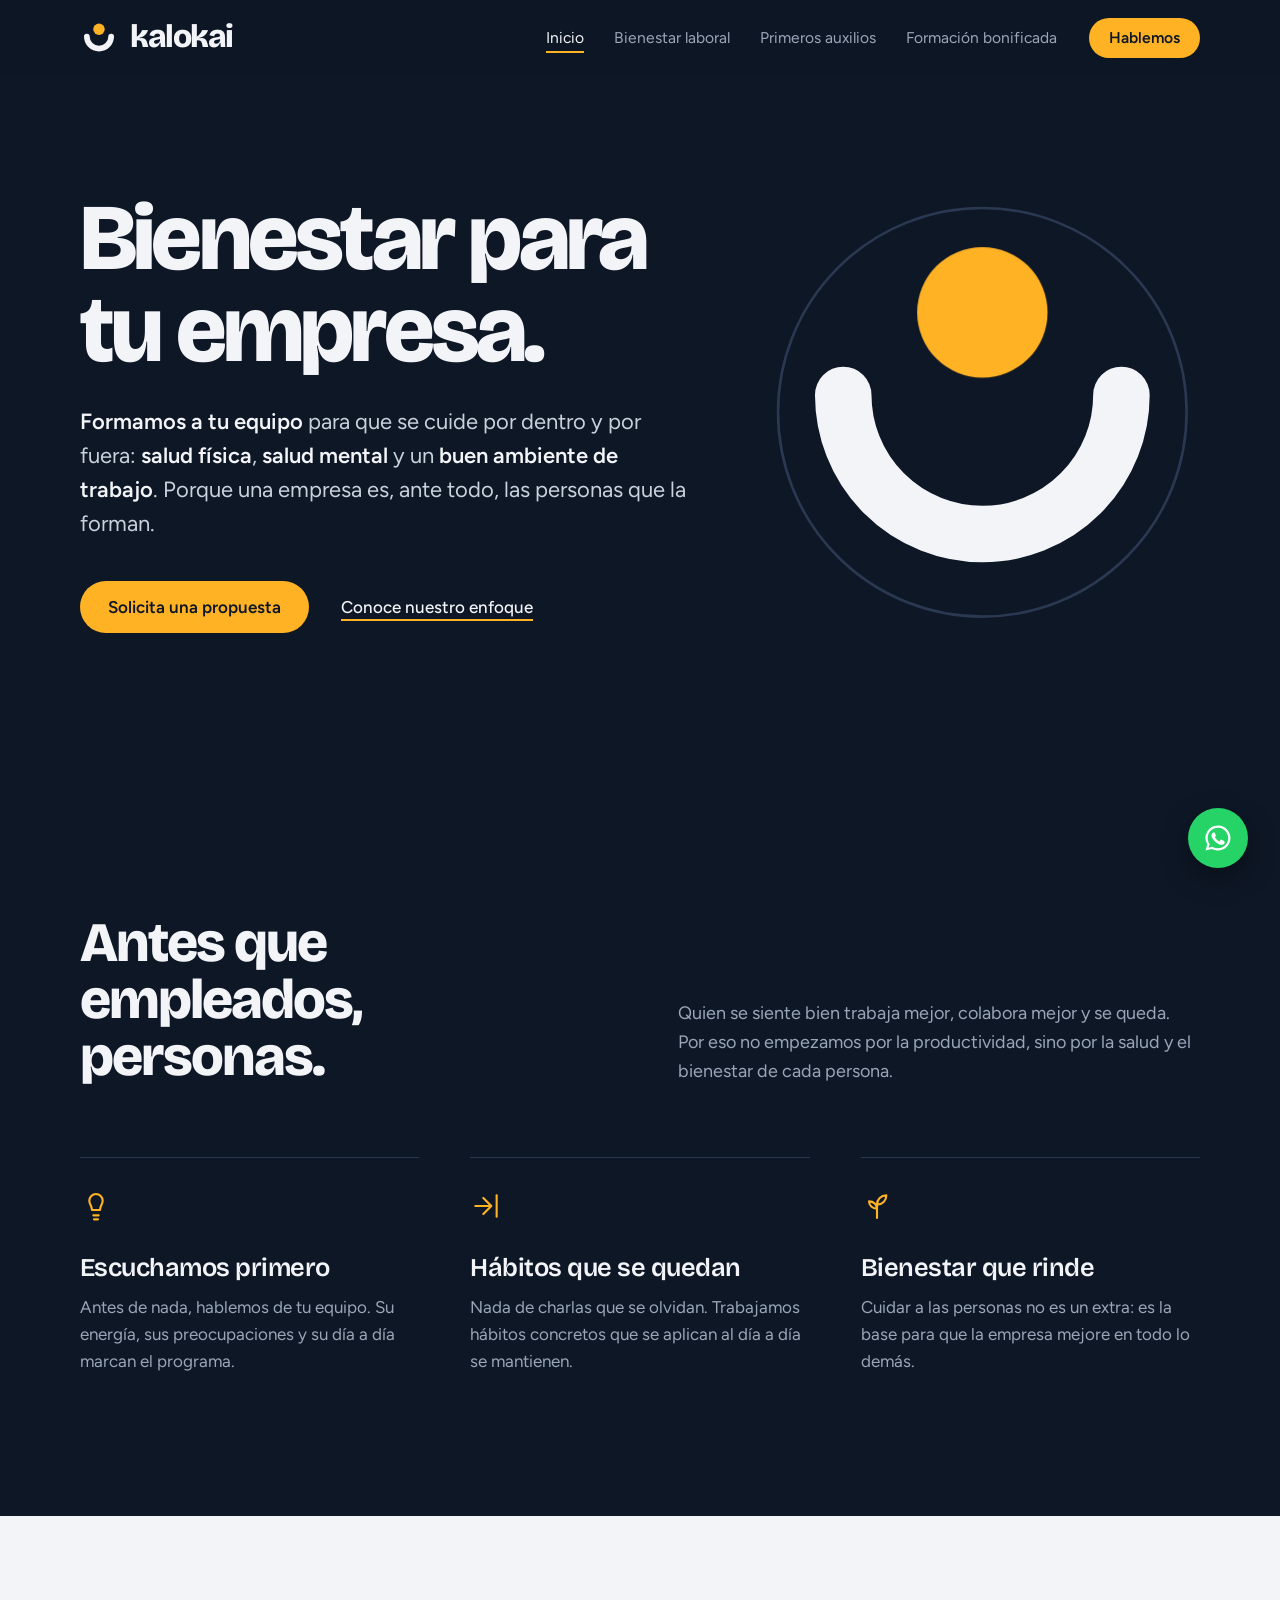
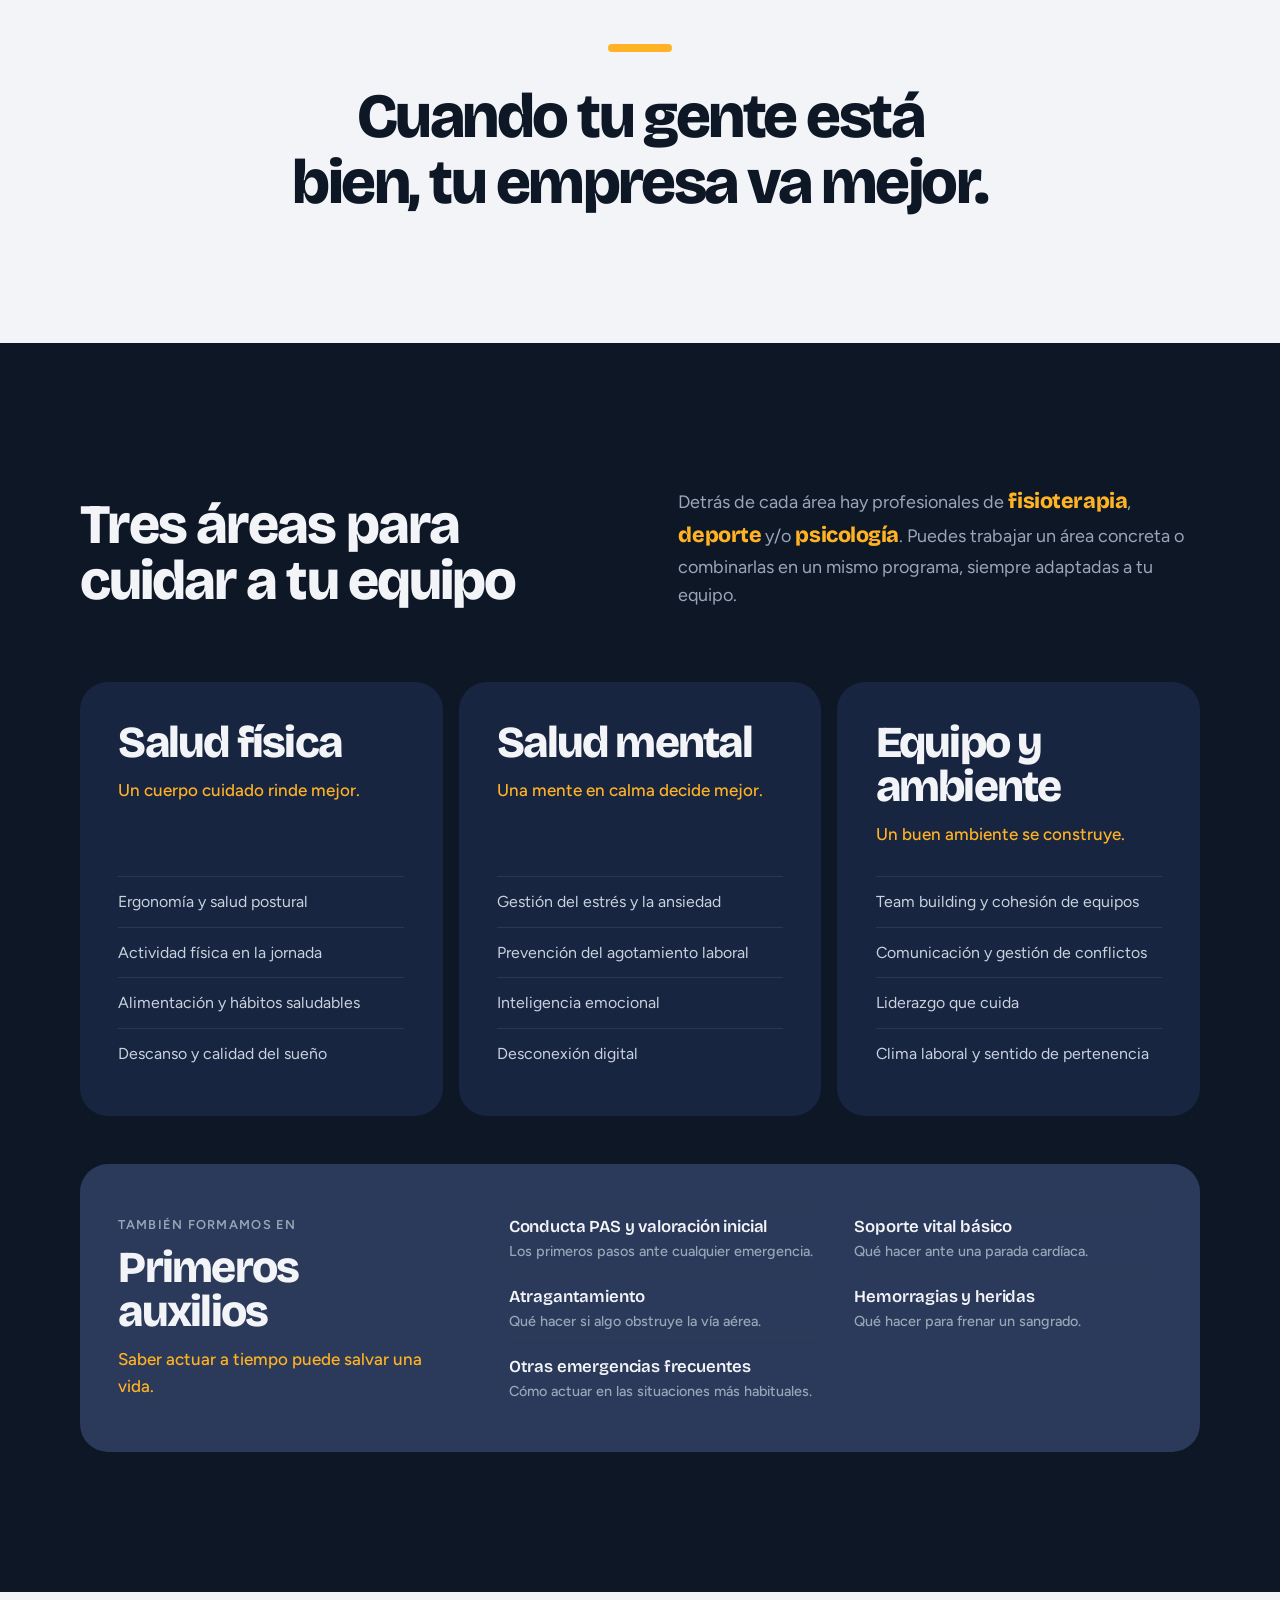
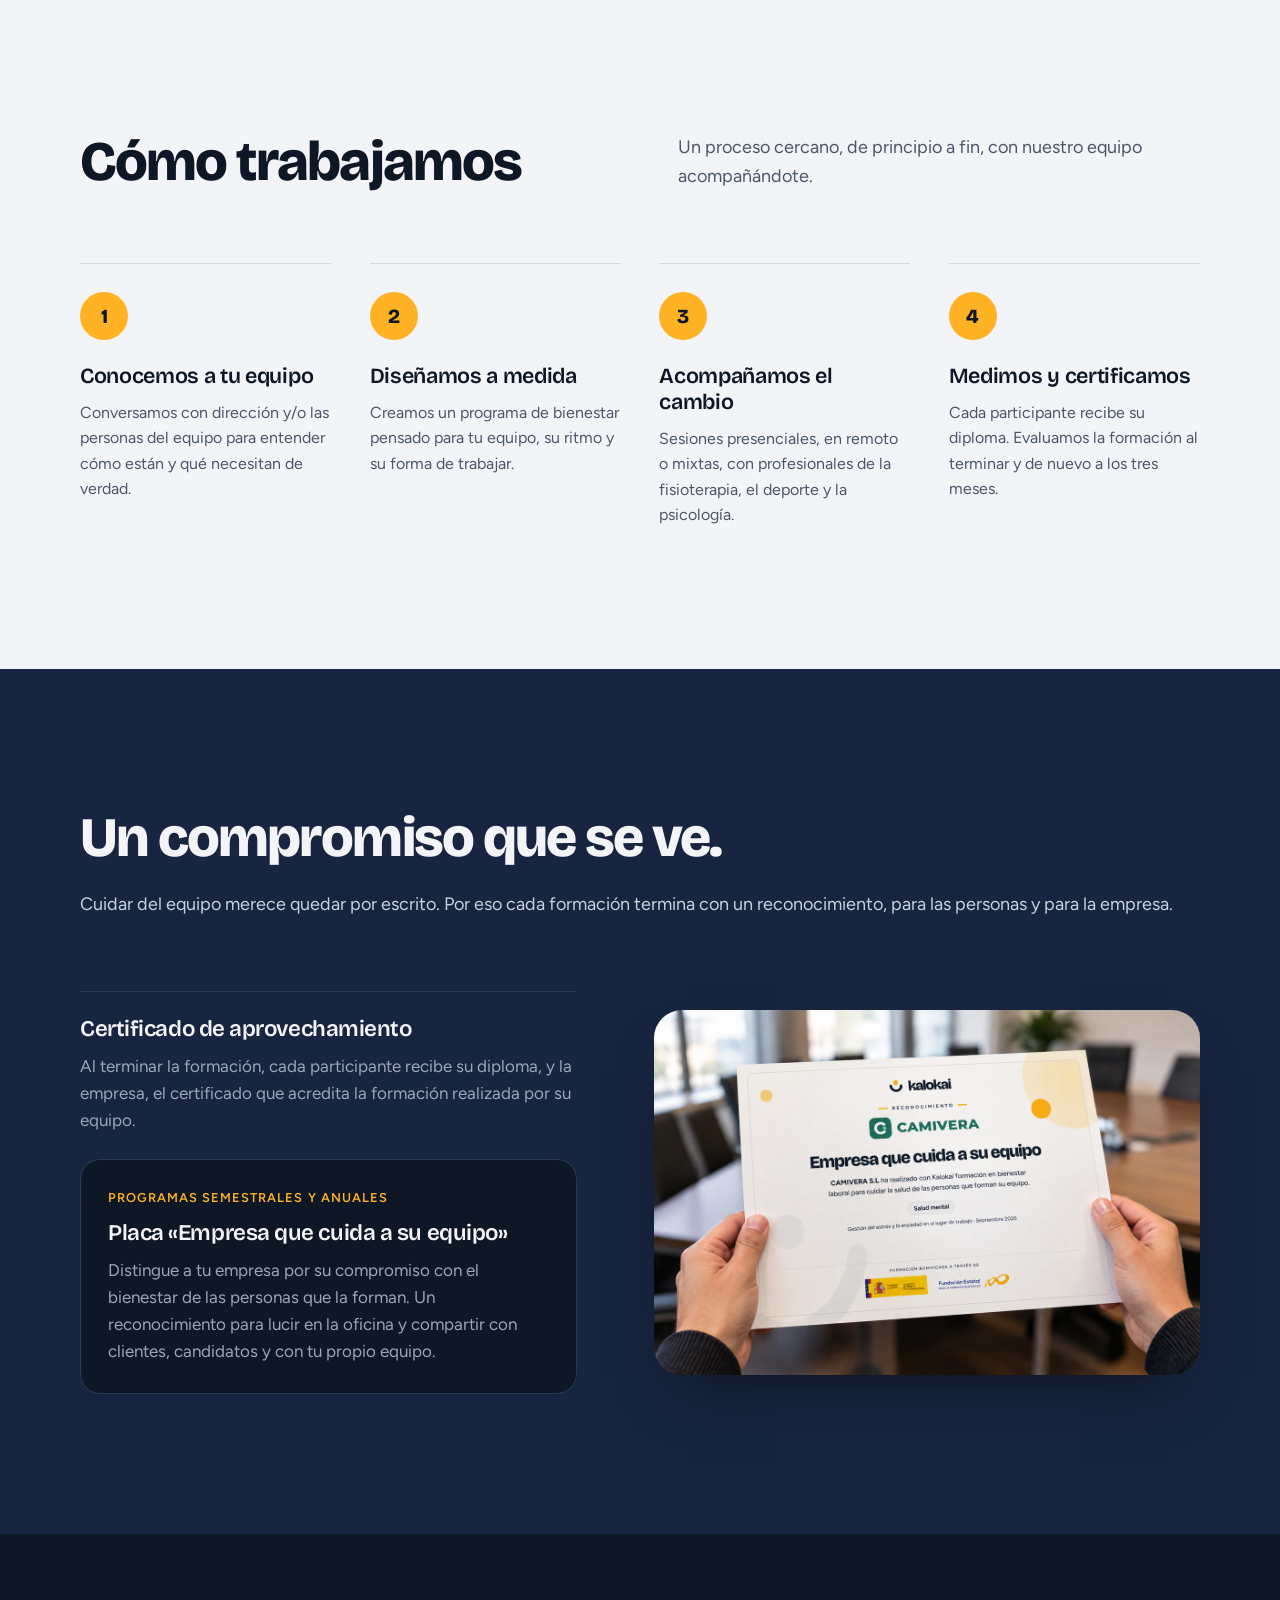
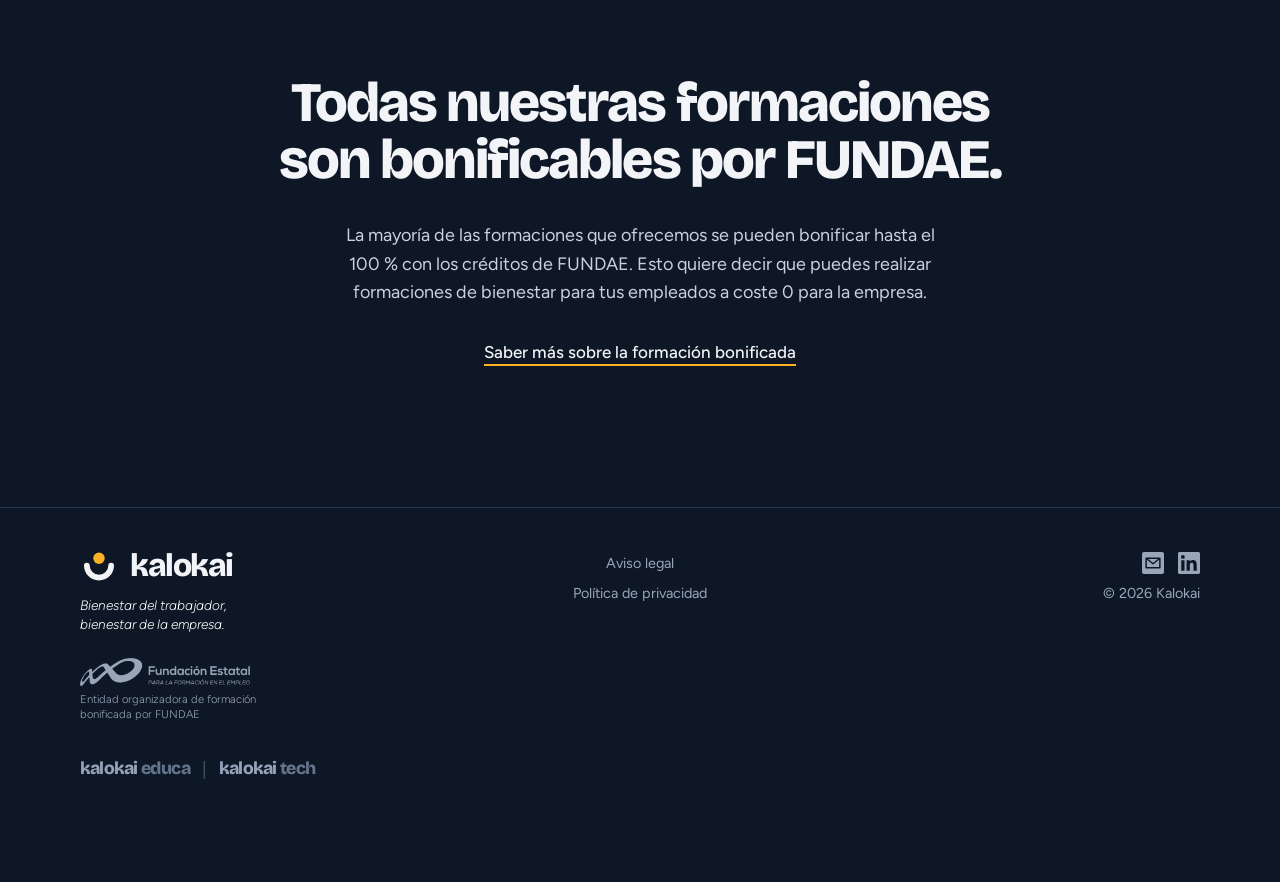
==== commit 5fd99e7c: "Reconocimiento: título y texto uno debajo del otro, en una sola columna Co-Authored-By: Claude Opus " ====
--- a/index.html
+++ b/index.html
@@ -175,7 +175,7 @@
 
     <section id="reconocimiento" class="recognition" aria-labelledby="recognition-title">
       <div class="wrap">
-        <div class="section-head">
+        <div class="section-head recognition-head">
           <h2 id="recognition-title" class="h2">Un compromiso que se ve.</h2>
           <p class="intro">Cuidar del equipo merece quedar por escrito. Por eso cada formación termina con un reconocimiento, para las personas y para la empresa.</p>
         </div>
--- a/styles.css
+++ b/styles.css
@@ -1128,3 +1128,7 @@
   .recognition-grid { grid-template-columns: 1fr; }
   .recognition-art img { border-radius: var(--radius-md); }
 }
+/* Título y texto uno debajo del otro, en una sola columna */
+.recognition-head { grid-template-columns: 1fr; align-items: start; }
+.recognition-head .h2 { max-width: none; }
+.recognition-head .intro { max-width: none; }
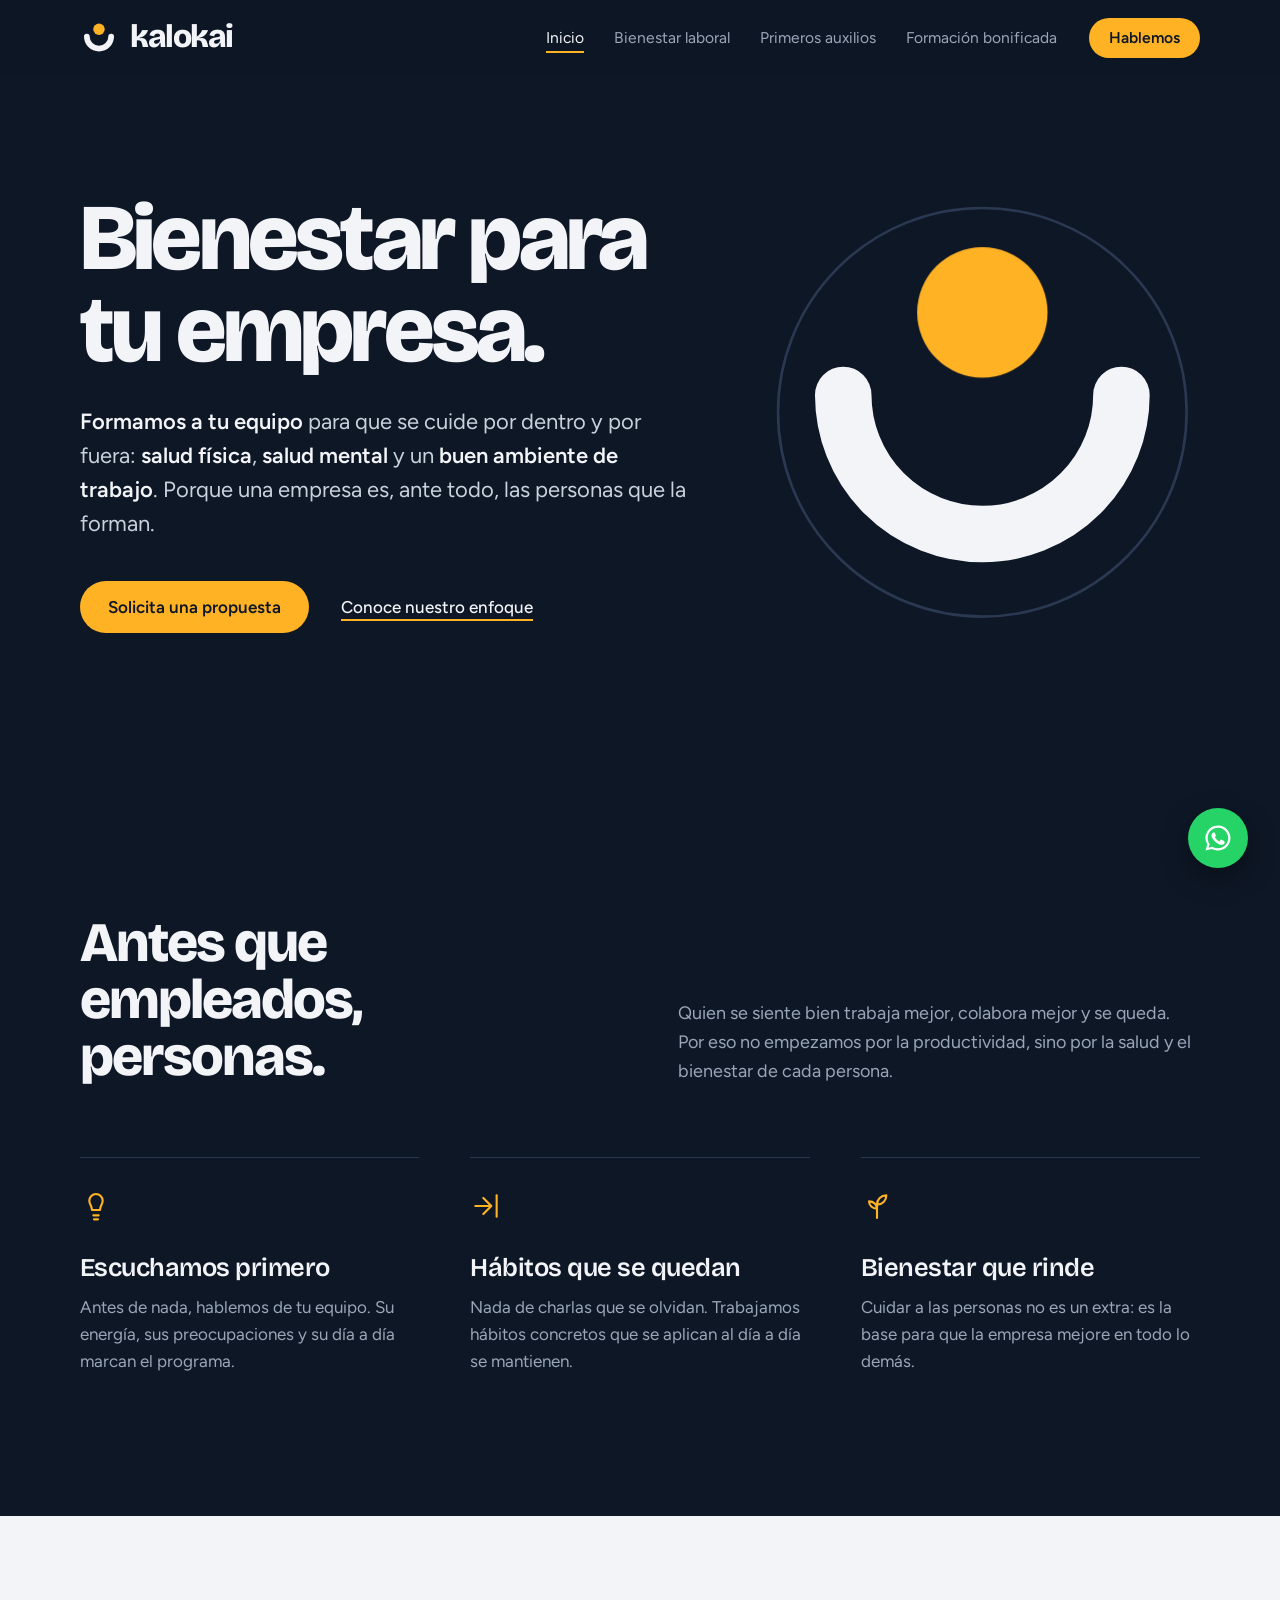
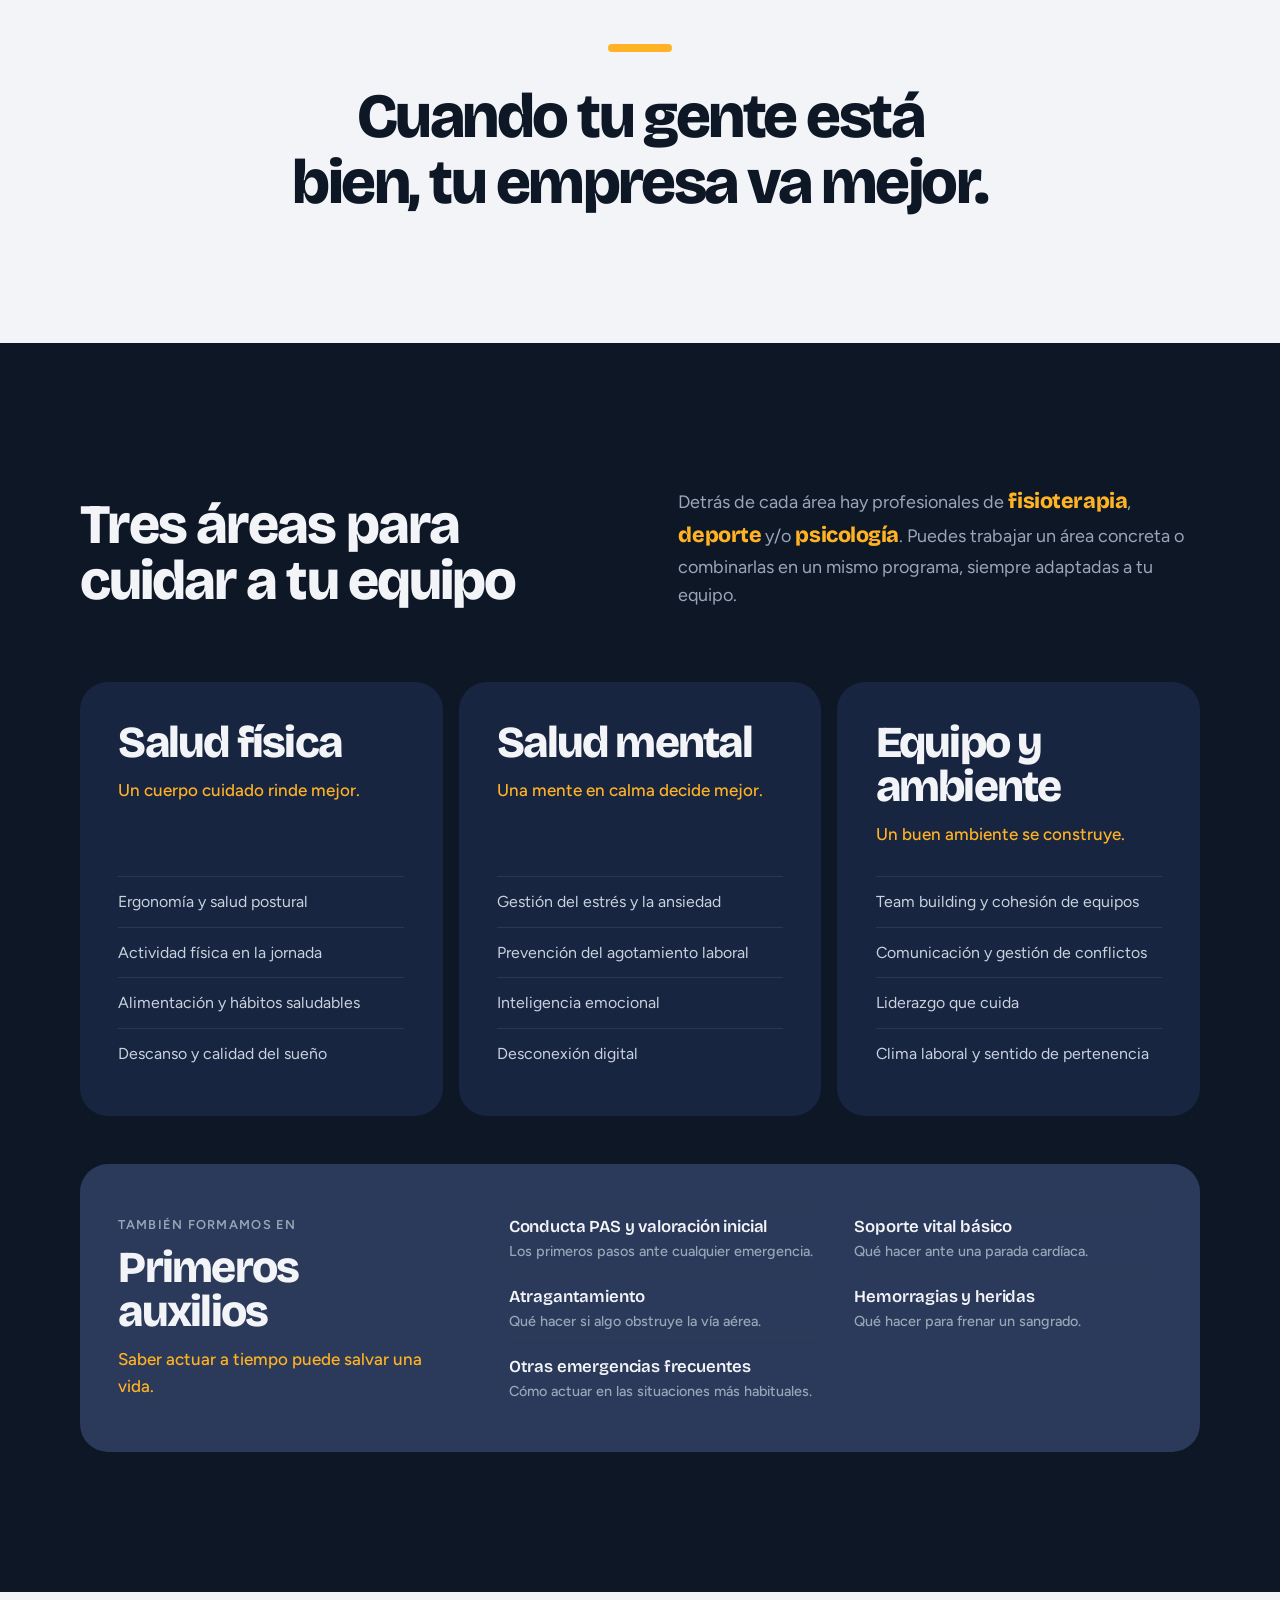
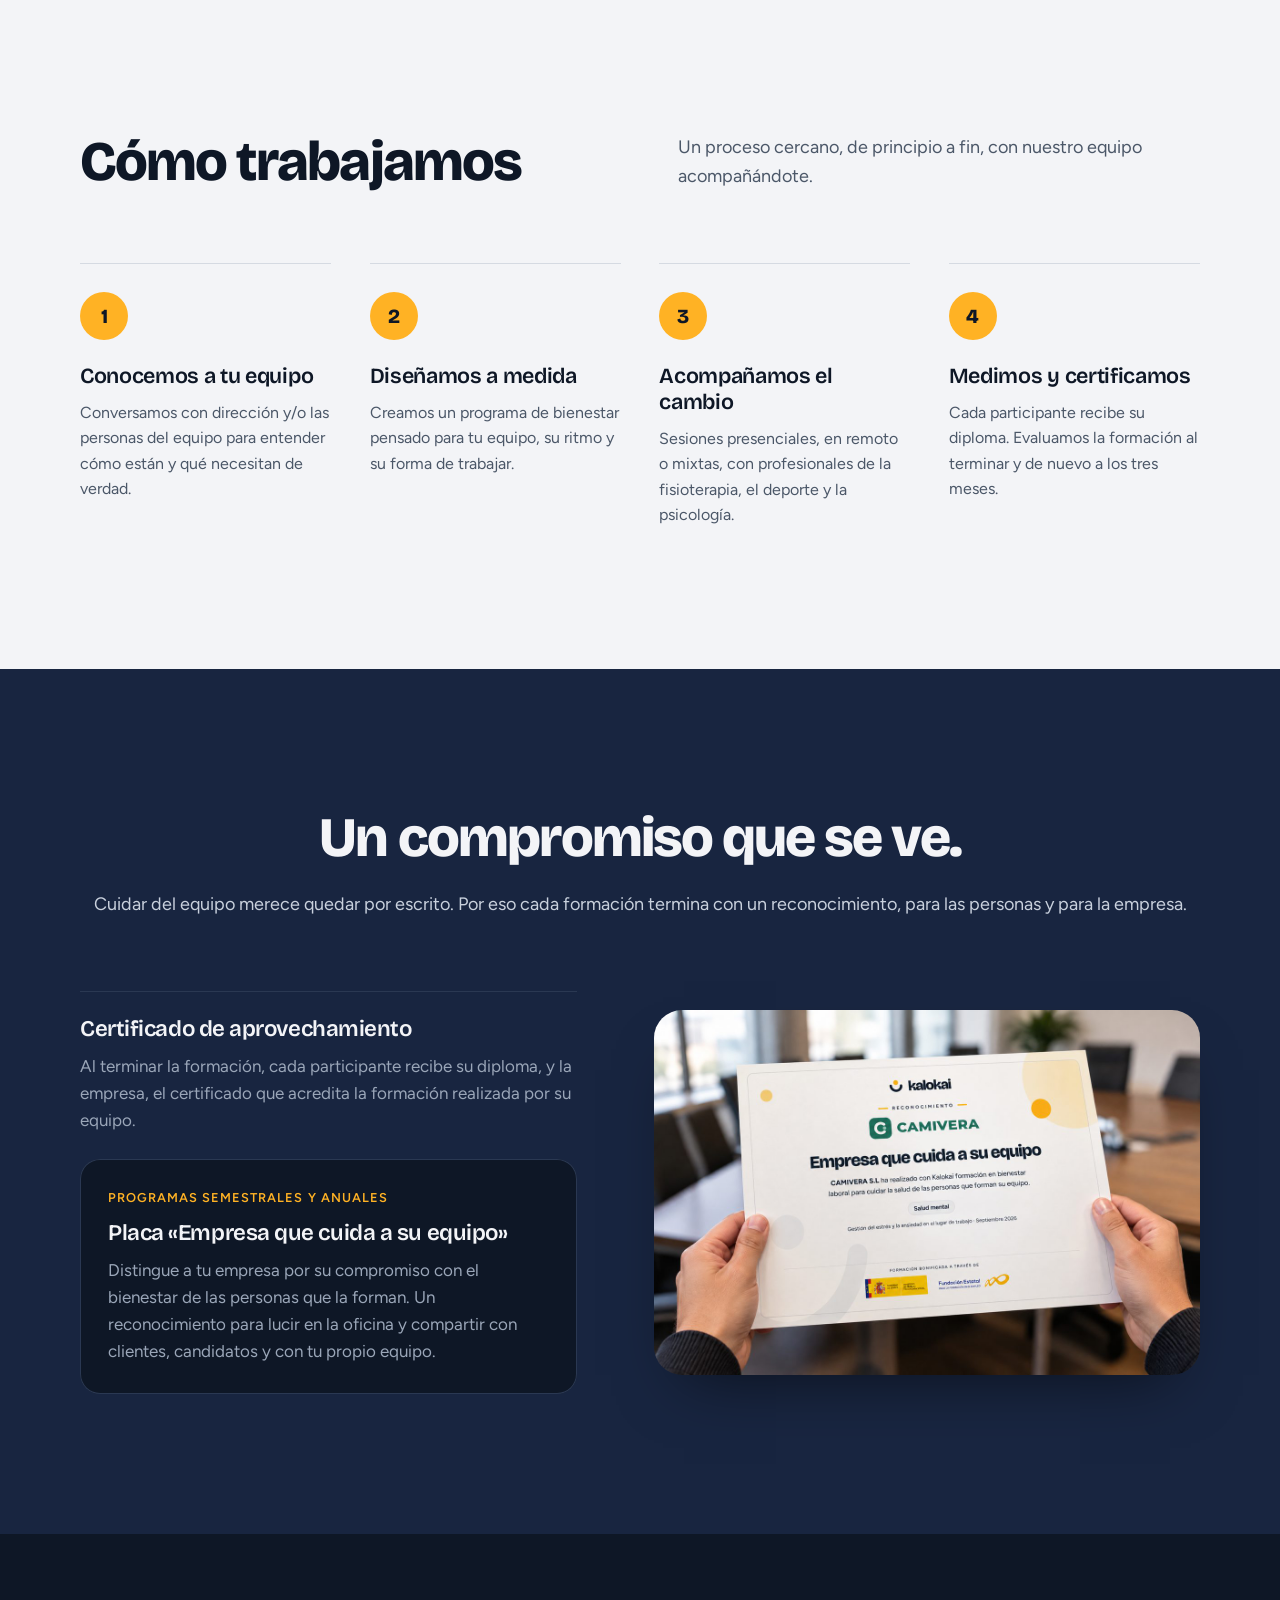
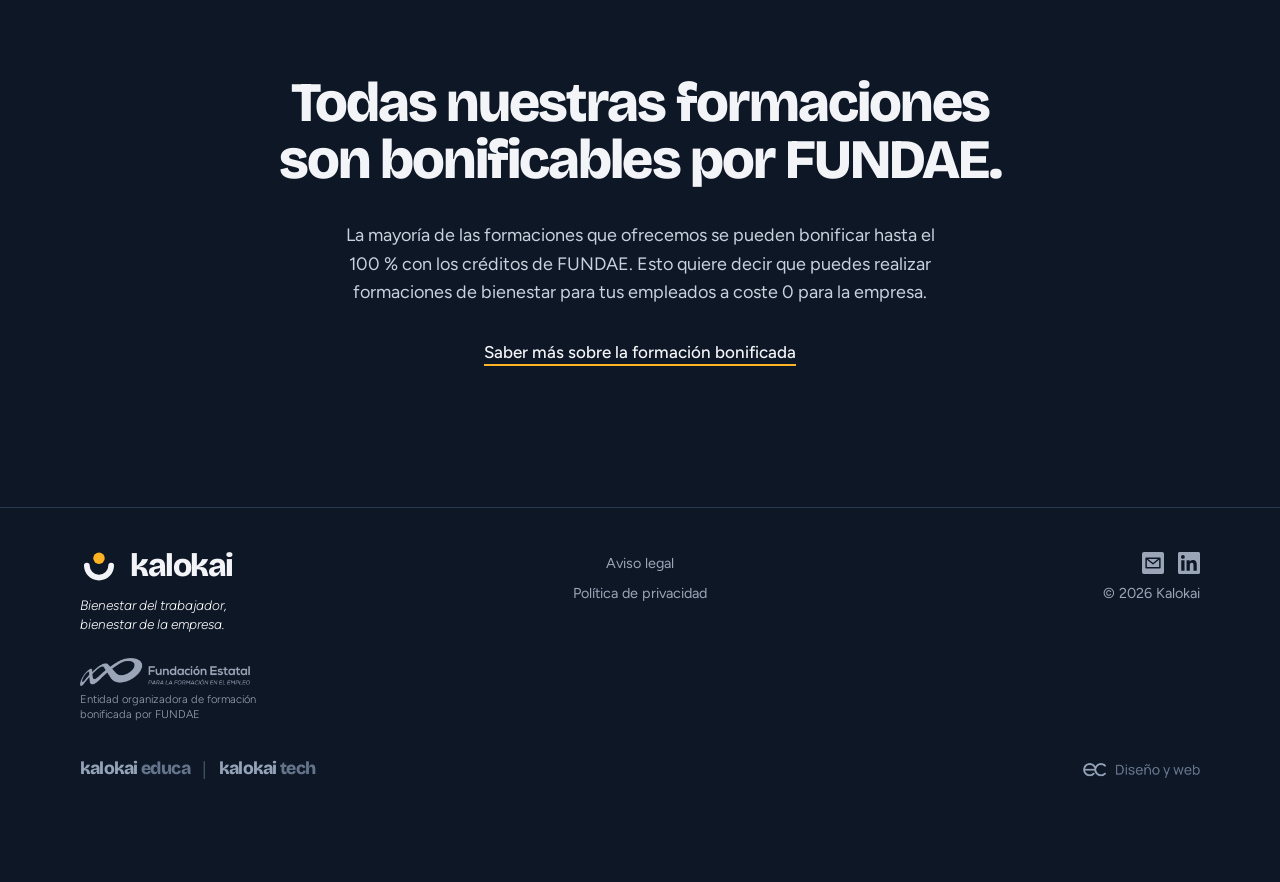
==== commit df21ce47: "Pie: crédito «EC · Diseño y web» abajo a la derecha, a la altura de las otras líneas Co-Authored-By:" ====
--- a/index.html
+++ b/index.html
@@ -244,6 +244,7 @@
           </a>
         </div>
         <p class="small">© 2026 Kalokai</p>
+        <img class="footer-credit" src="credito-diseno-web.png" width="405" height="52" alt="Diseño y web: EC">
       </div>
     </div>
   </footer>
--- a/styles.css
+++ b/styles.css
@@ -1132,3 +1132,14 @@
 .recognition-head { grid-template-columns: 1fr; align-items: start; }
 .recognition-head .h2 { max-width: none; }
 .recognition-head .intro { max-width: none; }
+@media (min-width: 901px) {
+  .recognition-head { justify-items: center; text-align: center; }
+  .recognition-head .intro { text-wrap: balance; }
+}
+
+/* Crédito «EC · Diseño y web»: abajo a la derecha, a la altura de kalokai educa | kalokai tech */
+.footer-contact { align-self: stretch; }
+.footer-credit { display: block; height: 15px; width: auto; margin-top: auto; }
+@media (max-width: 680px) {
+  .footer-credit { order: 7; margin-top: 28px; }
+}
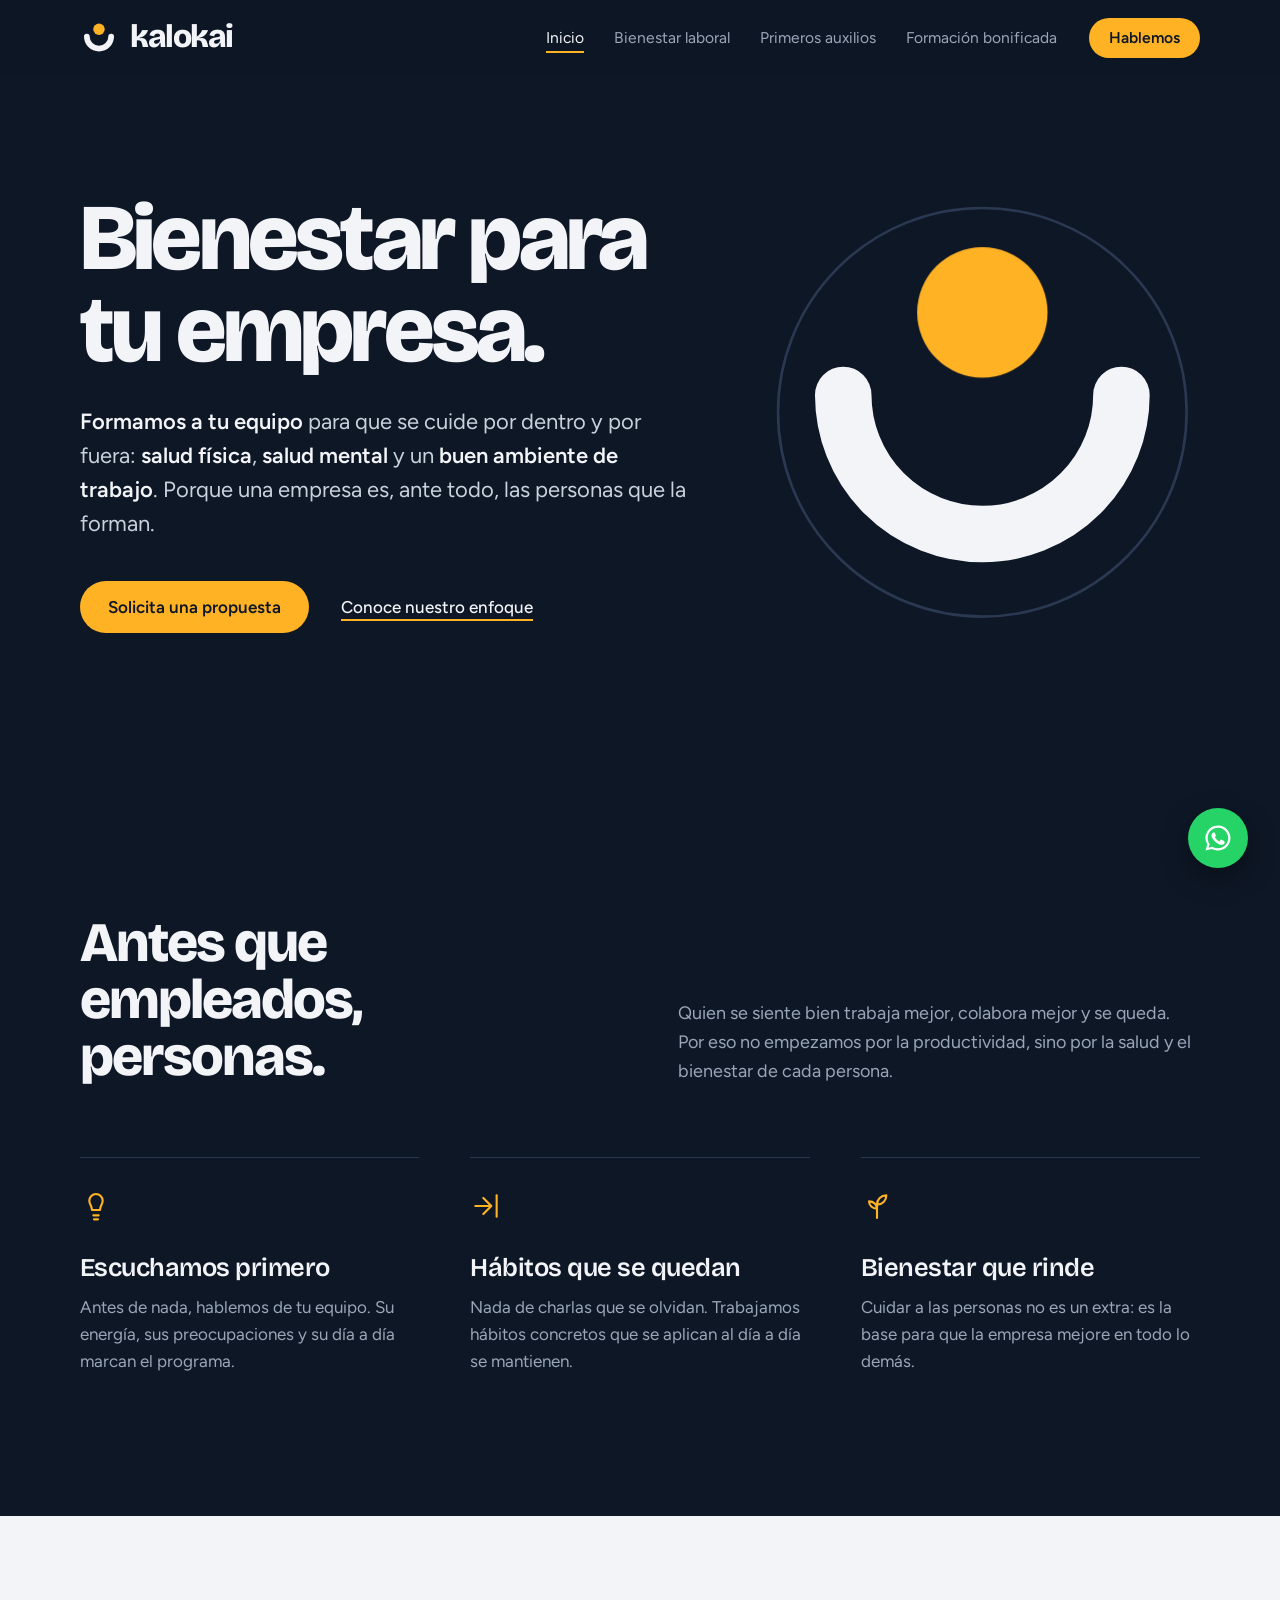
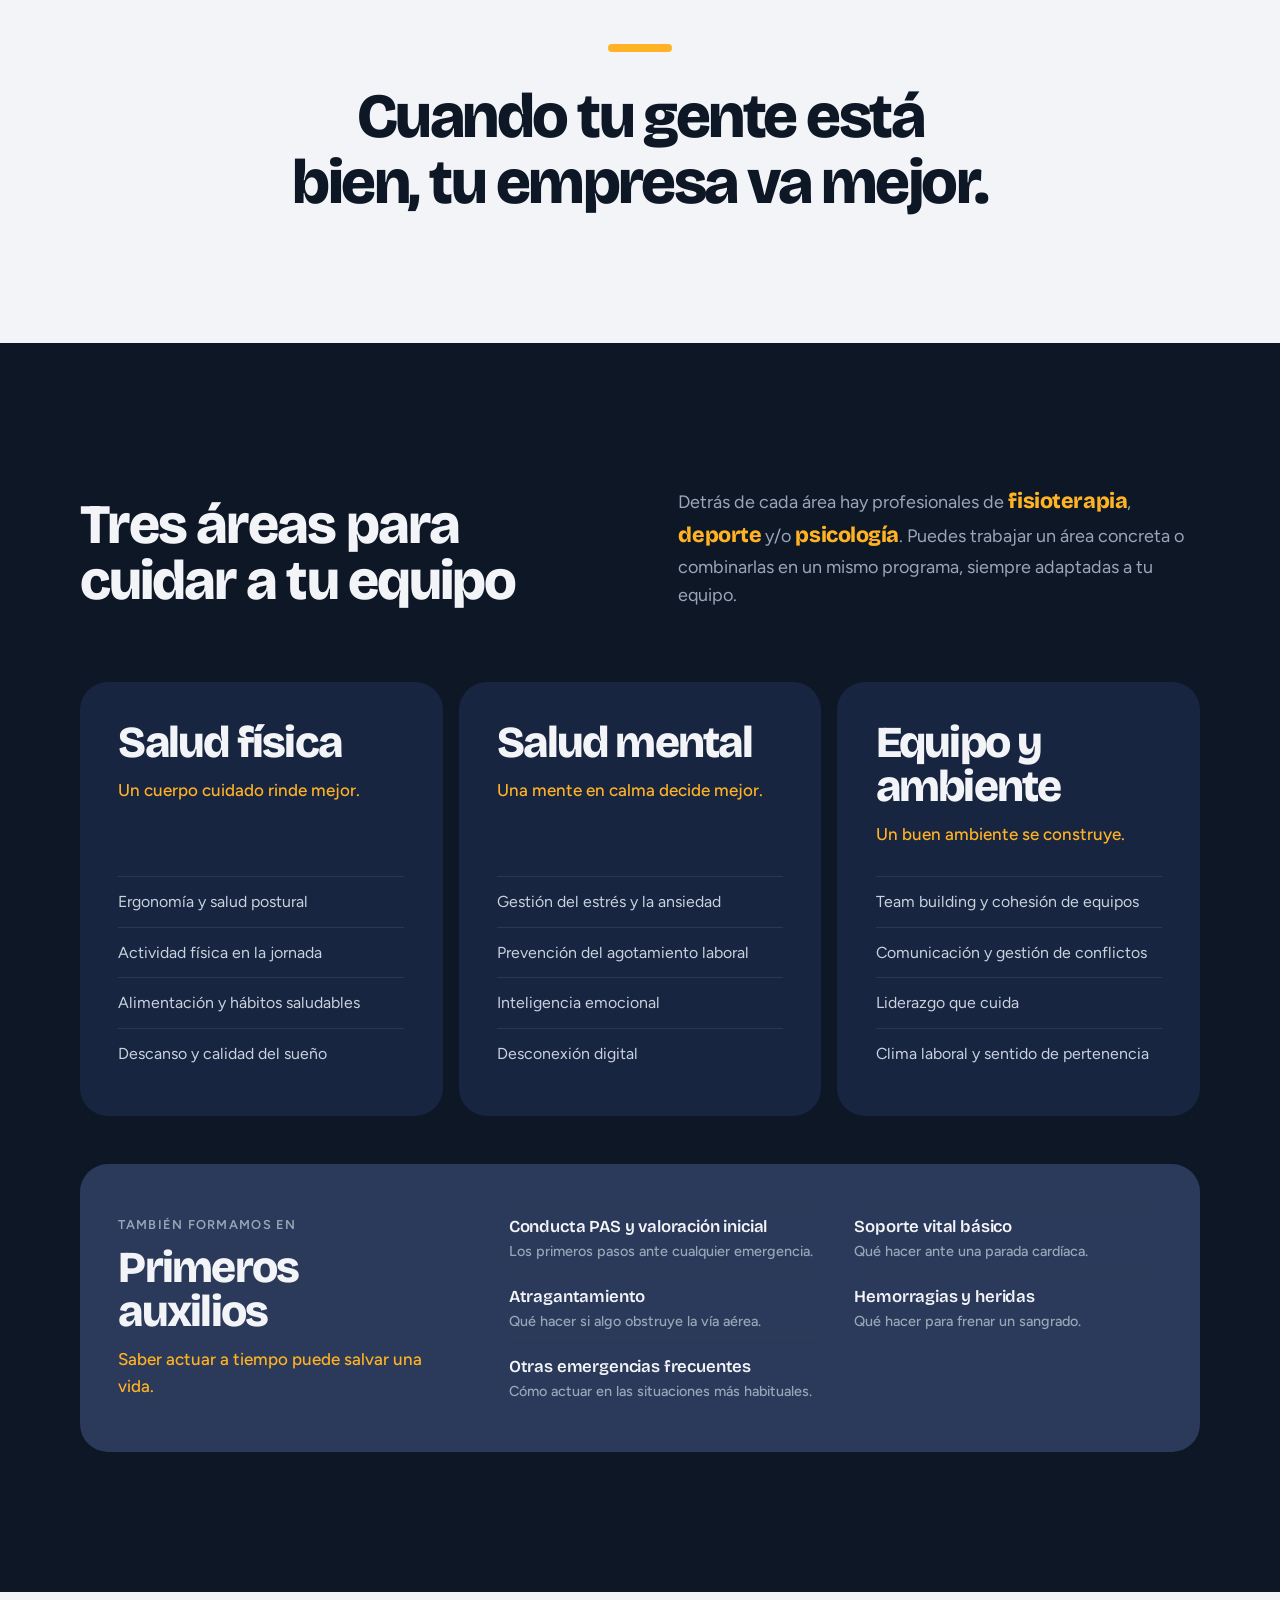
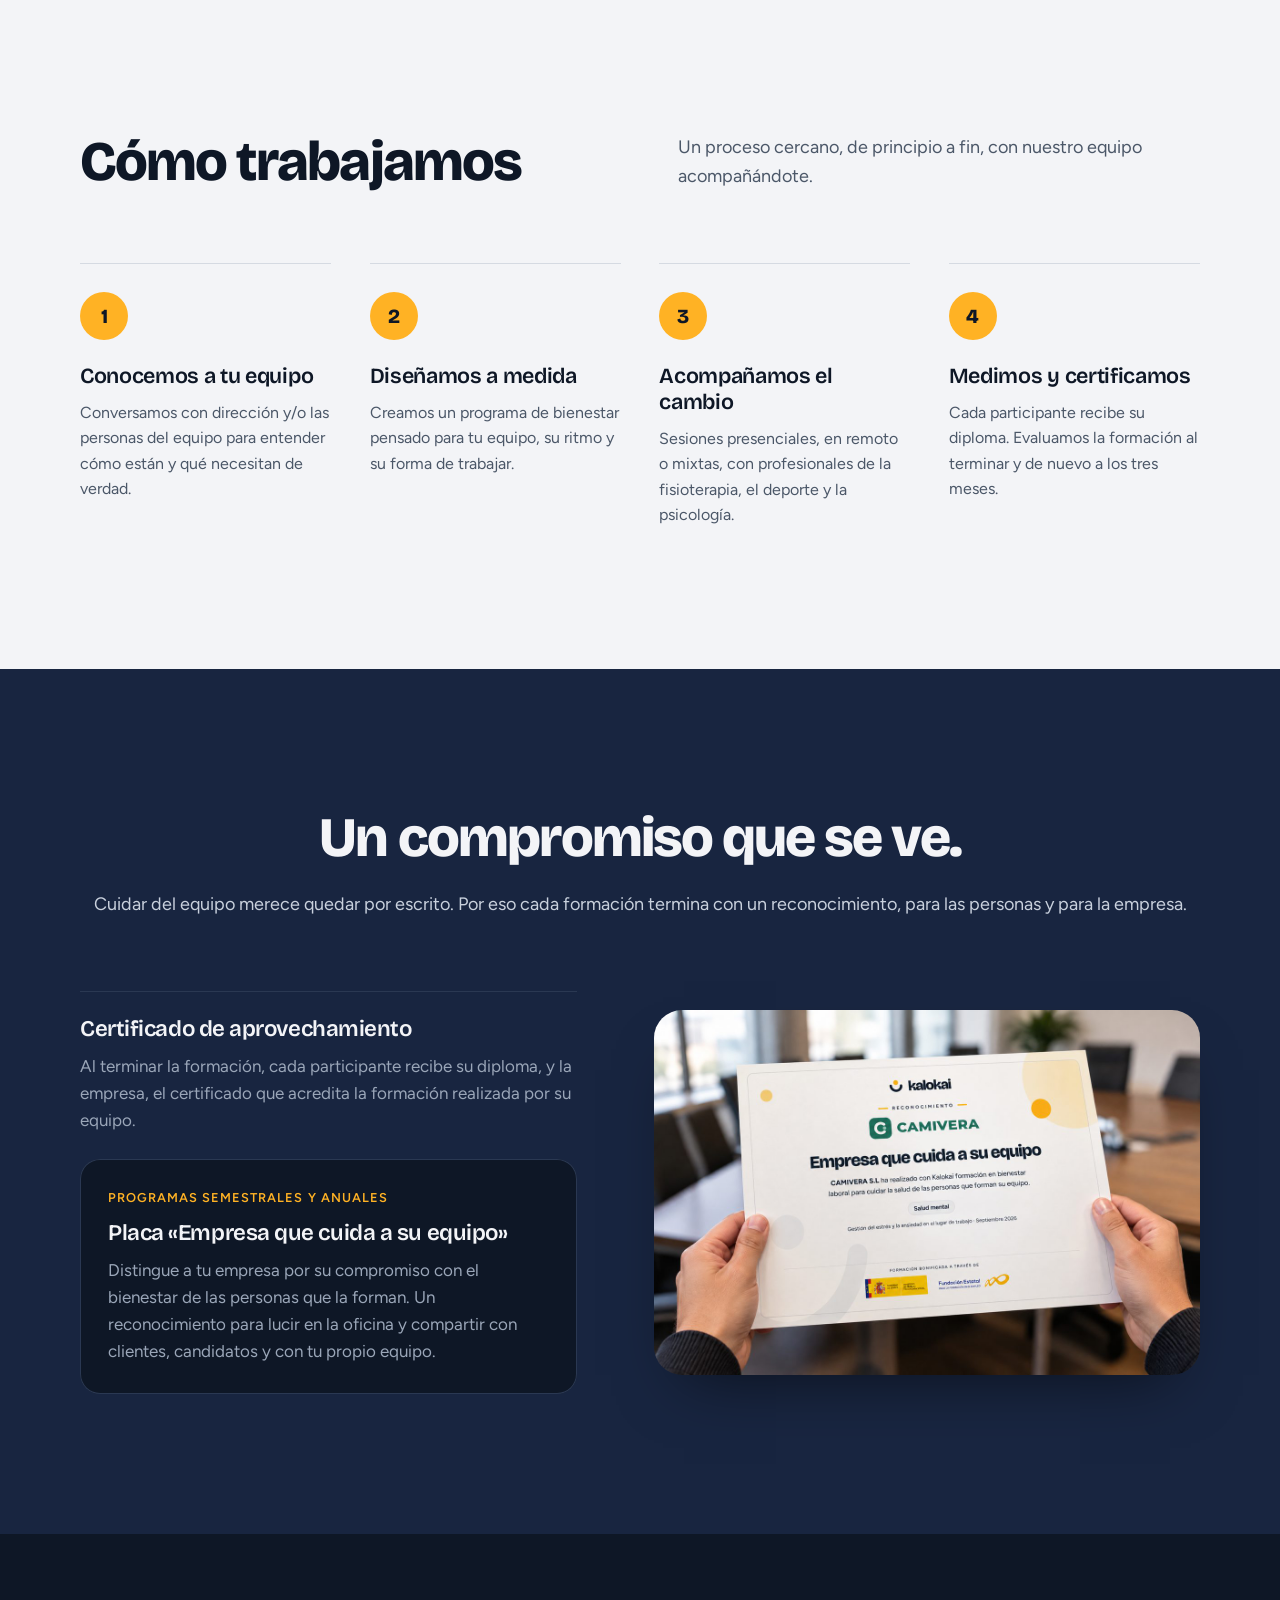
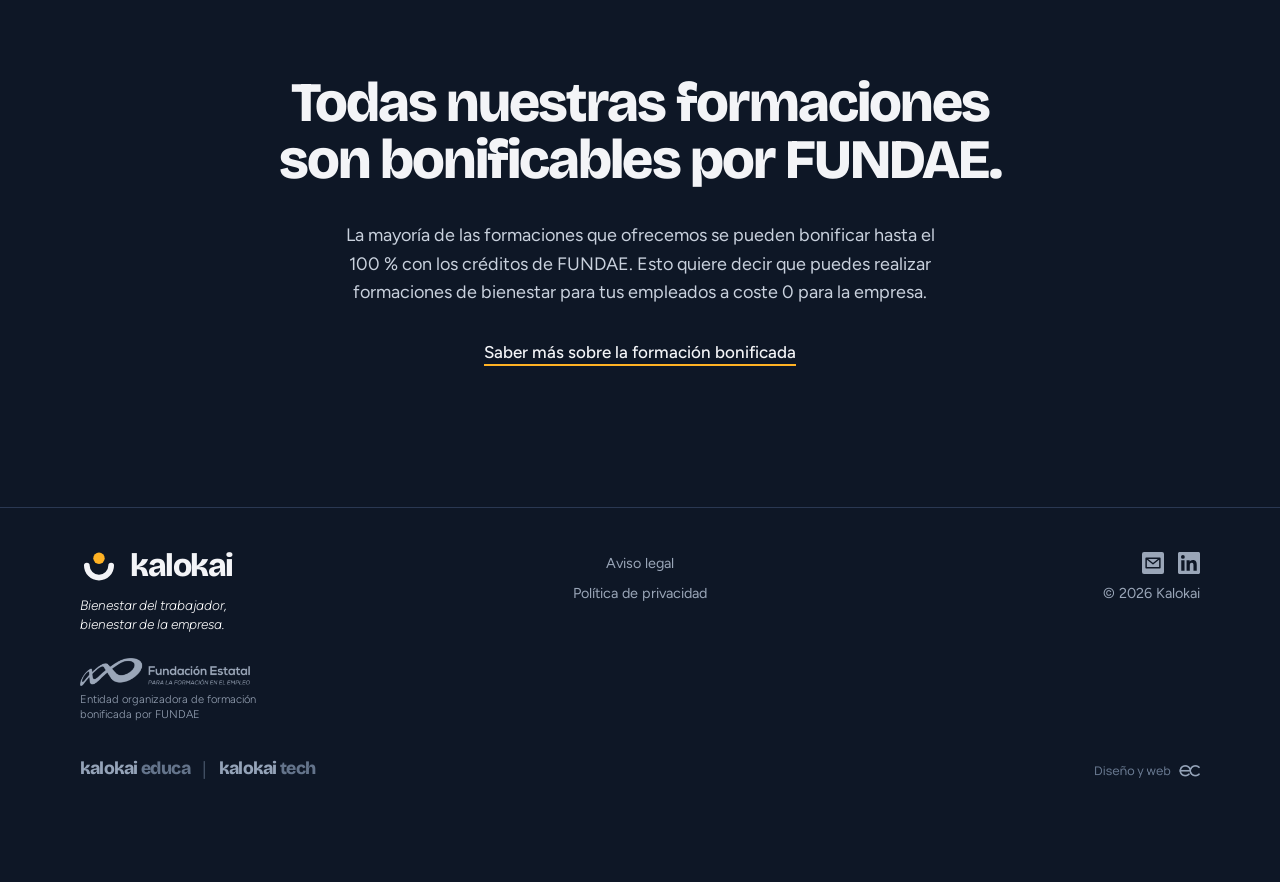
==== commit 760c645c: "Pie: «Diseño y web» antes que EC, con enlace a ecwebdesign.es Co-Authored-By: Claude Opus 5.5 <norep" ====
--- a/index.html
+++ b/index.html
@@ -244,7 +244,7 @@
           </a>
         </div>
         <p class="small">© 2026 Kalokai</p>
-        <img class="footer-credit" src="credito-diseno-web.png" width="405" height="52" alt="Diseño y web: EC">
+        <a class="footer-credit" href="https://ecwebdesign.es" target="_blank" rel="noopener" aria-label="Diseño y web: EC Web Design"><img src="credito-diseno-web.png" width="405" height="52" alt=""></a>
       </div>
     </div>
   </footer>
--- a/styles.css
+++ b/styles.css
@@ -1139,7 +1139,9 @@
 
 /* Crédito «EC · Diseño y web»: abajo a la derecha, a la altura de kalokai educa | kalokai tech */
 .footer-contact { align-self: stretch; }
-.footer-credit { display: block; height: 15px; width: auto; margin-top: auto; }
+.footer-credit { display: block; margin-top: auto; transition: filter 0.2s ease; }
+.footer-credit img { display: block; height: 13.5px; width: auto; }
+.footer-credit:hover { filter: brightness(1.45); }
 @media (max-width: 680px) {
   .footer-credit { order: 7; margin-top: 28px; }
 }
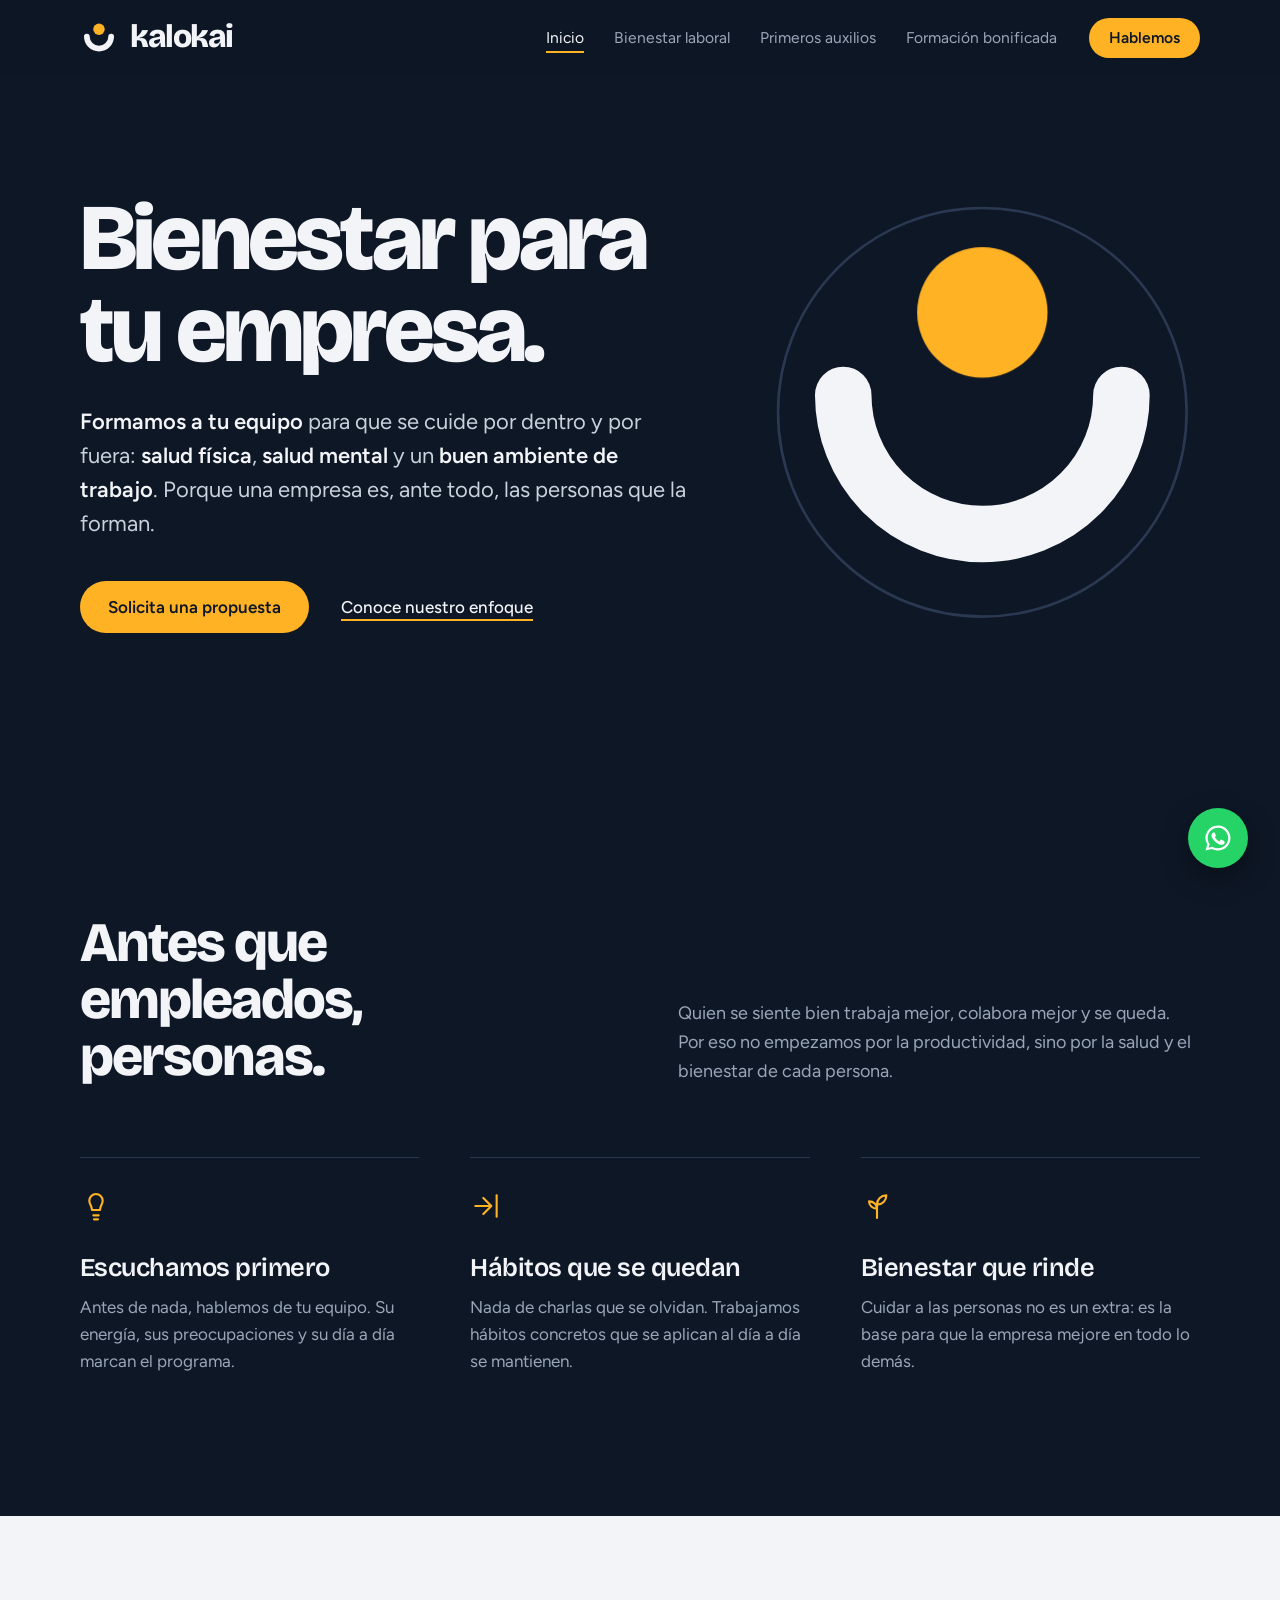
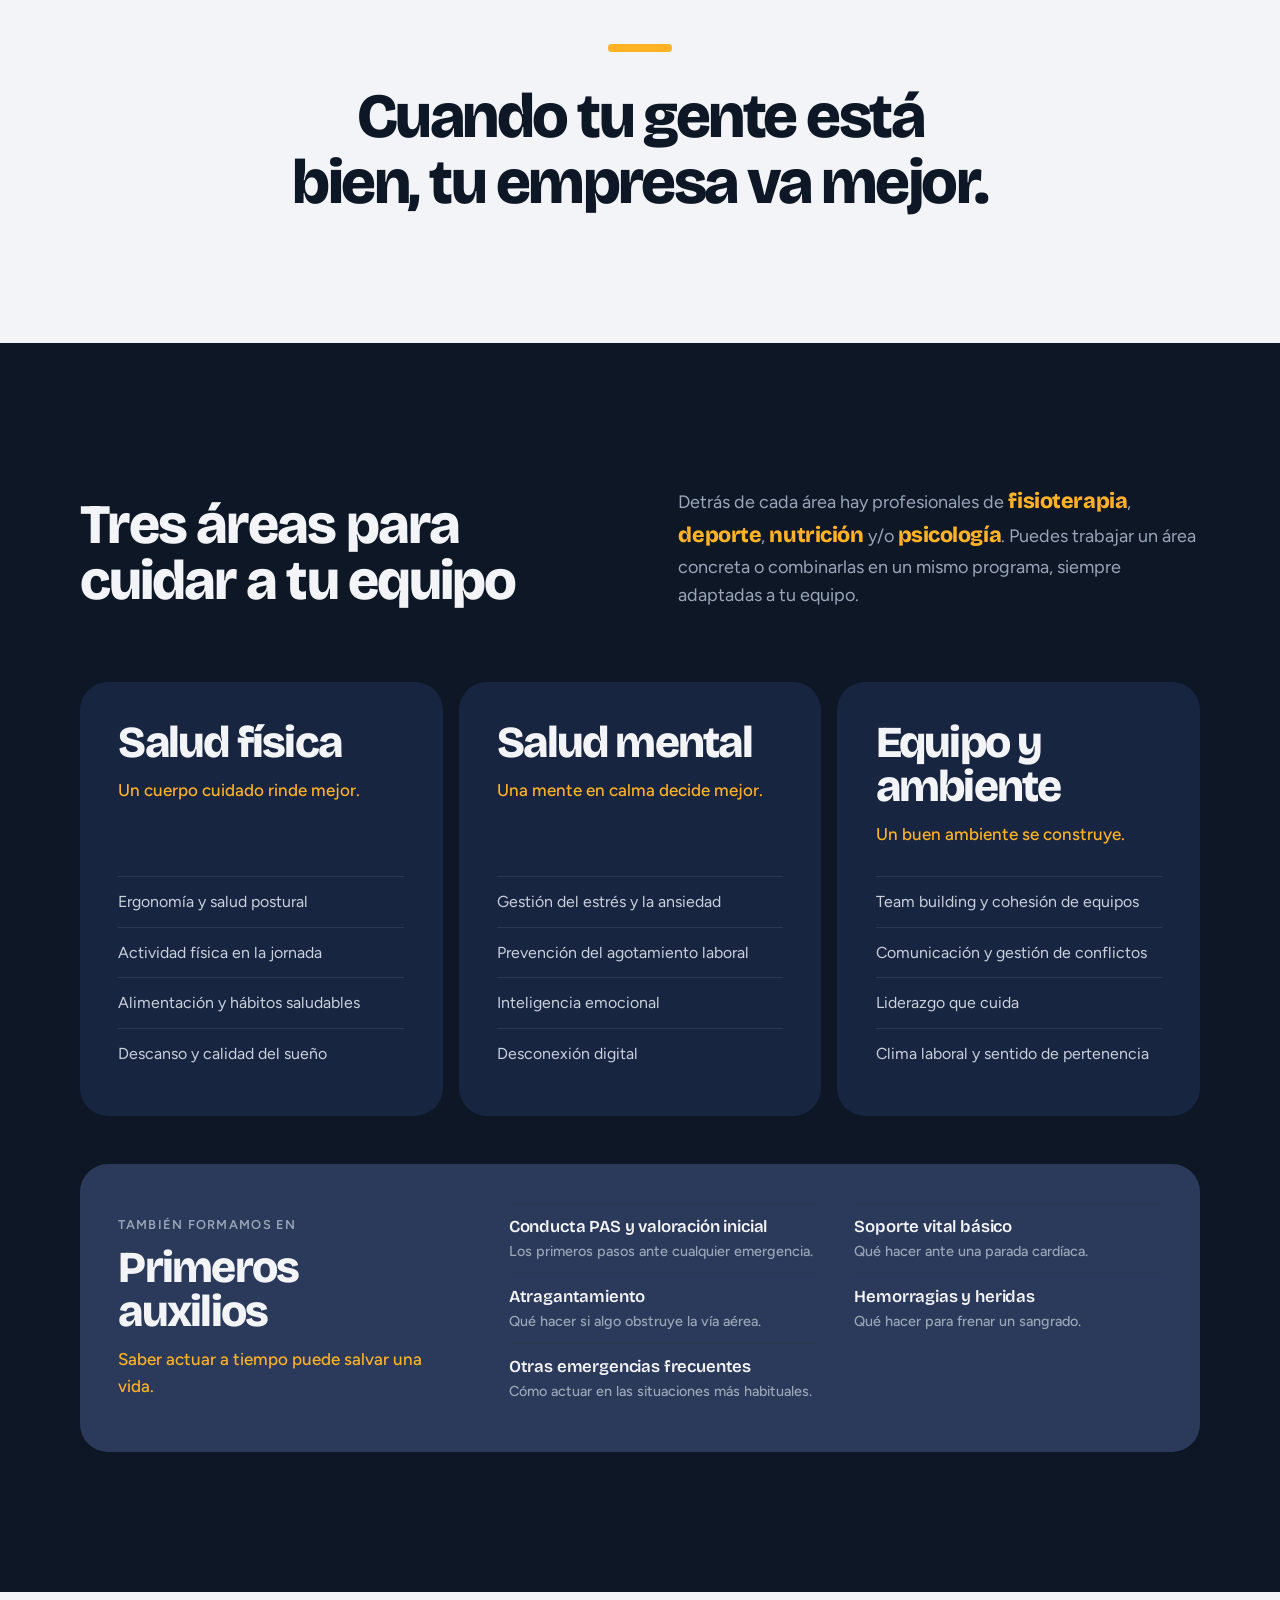
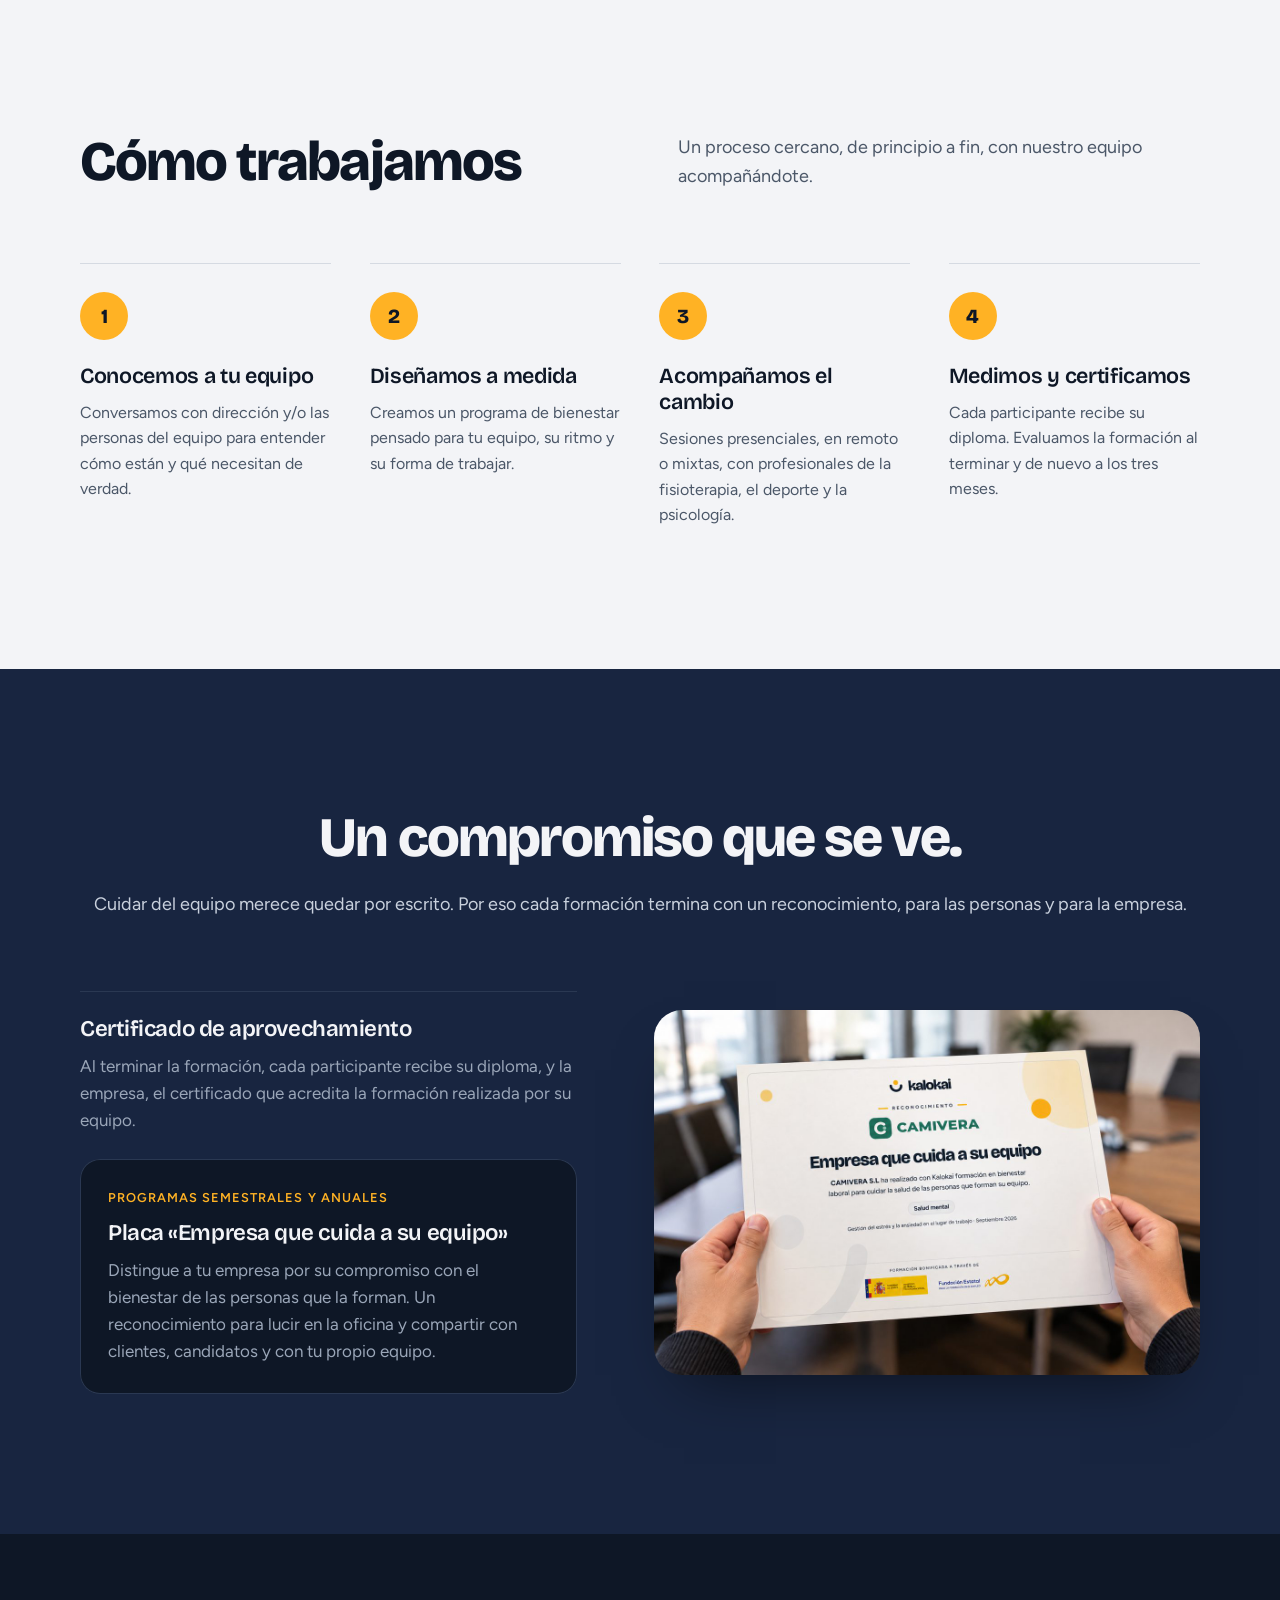
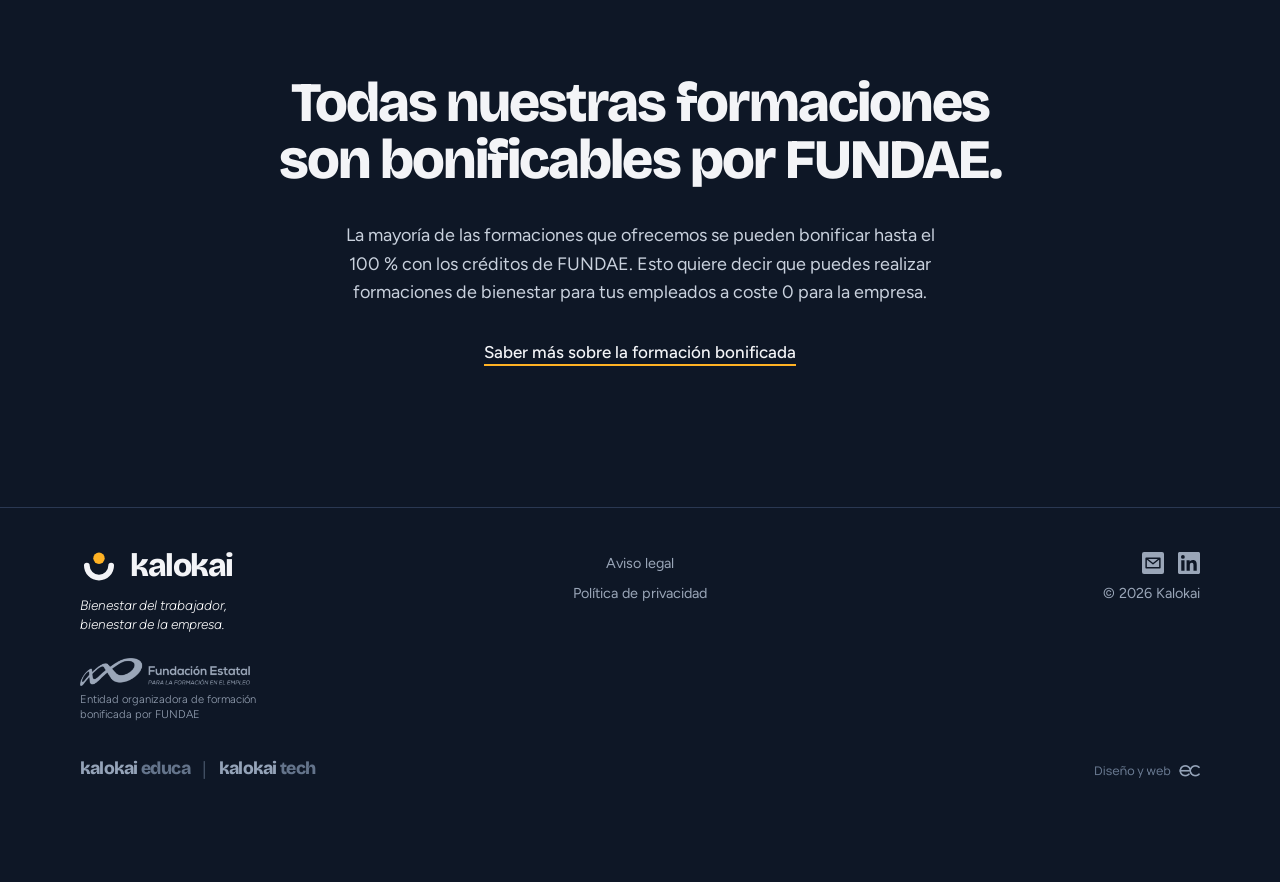
==== commit 4975735c: "Inicio: nutrición entre los profesionales de las áreas Co-Authored-By: Claude Opus 5.5 <noreply@anth" ====
--- a/index.html
+++ b/index.html
@@ -94,7 +94,7 @@
       <div class="wrap">
         <div class="section-head">
           <h2 id="areas-title" class="h2">Tres áreas para cuidar a tu equipo</h2>
-          <p class="intro">Detrás de cada área hay profesionales de <strong class="hl">fisioterapia</strong>, <strong class="hl">deporte</strong> y/o <strong class="hl">psicología</strong>. Puedes trabajar un área concreta o combinarlas en un mismo programa, siempre adaptadas a tu equipo.</p>
+          <p class="intro">Detrás de cada área hay profesionales de <strong class="hl">fisioterapia</strong>, <strong class="hl">deporte</strong>, <strong class="hl">nutrición</strong> y/o <strong class="hl">psicología</strong>. Puedes trabajar un área concreta o combinarlas en un mismo programa, siempre adaptadas a tu equipo.</p>
         </div>
         <div class="area-grid">
           <article class="area">
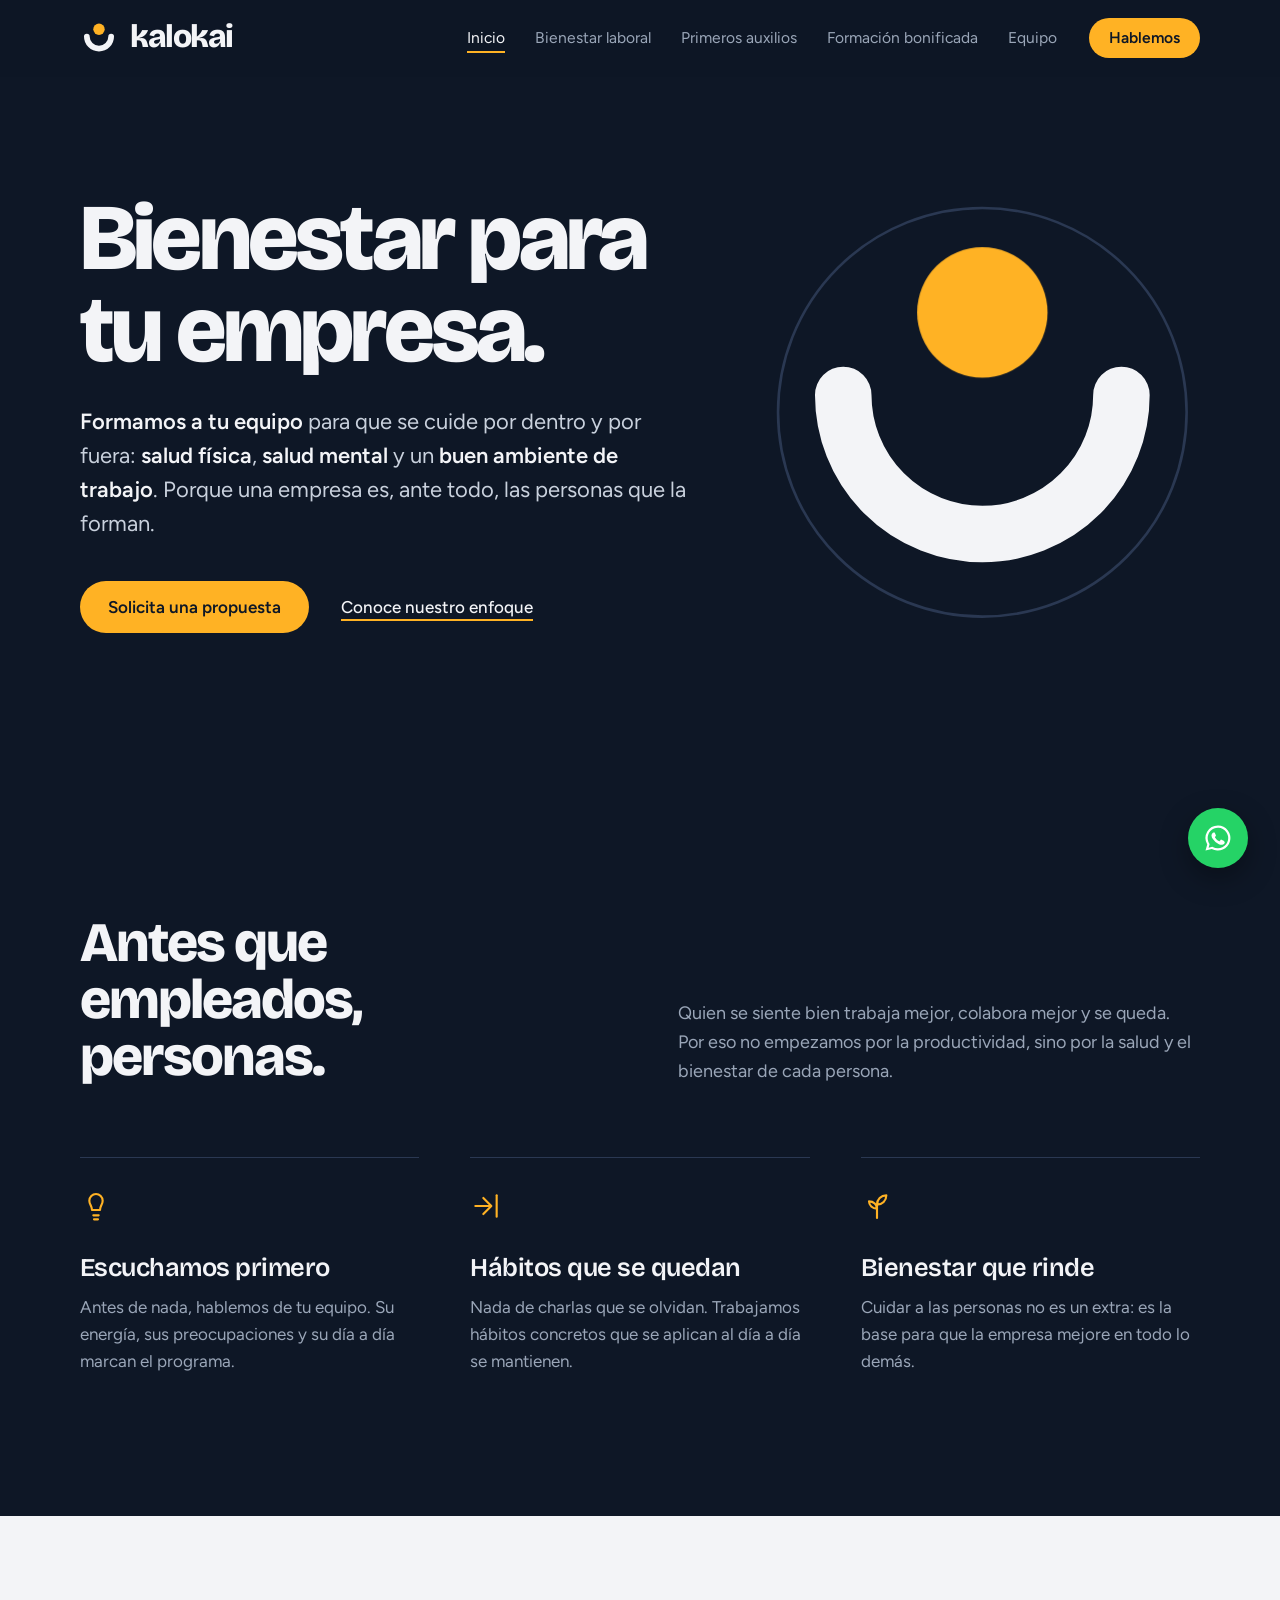
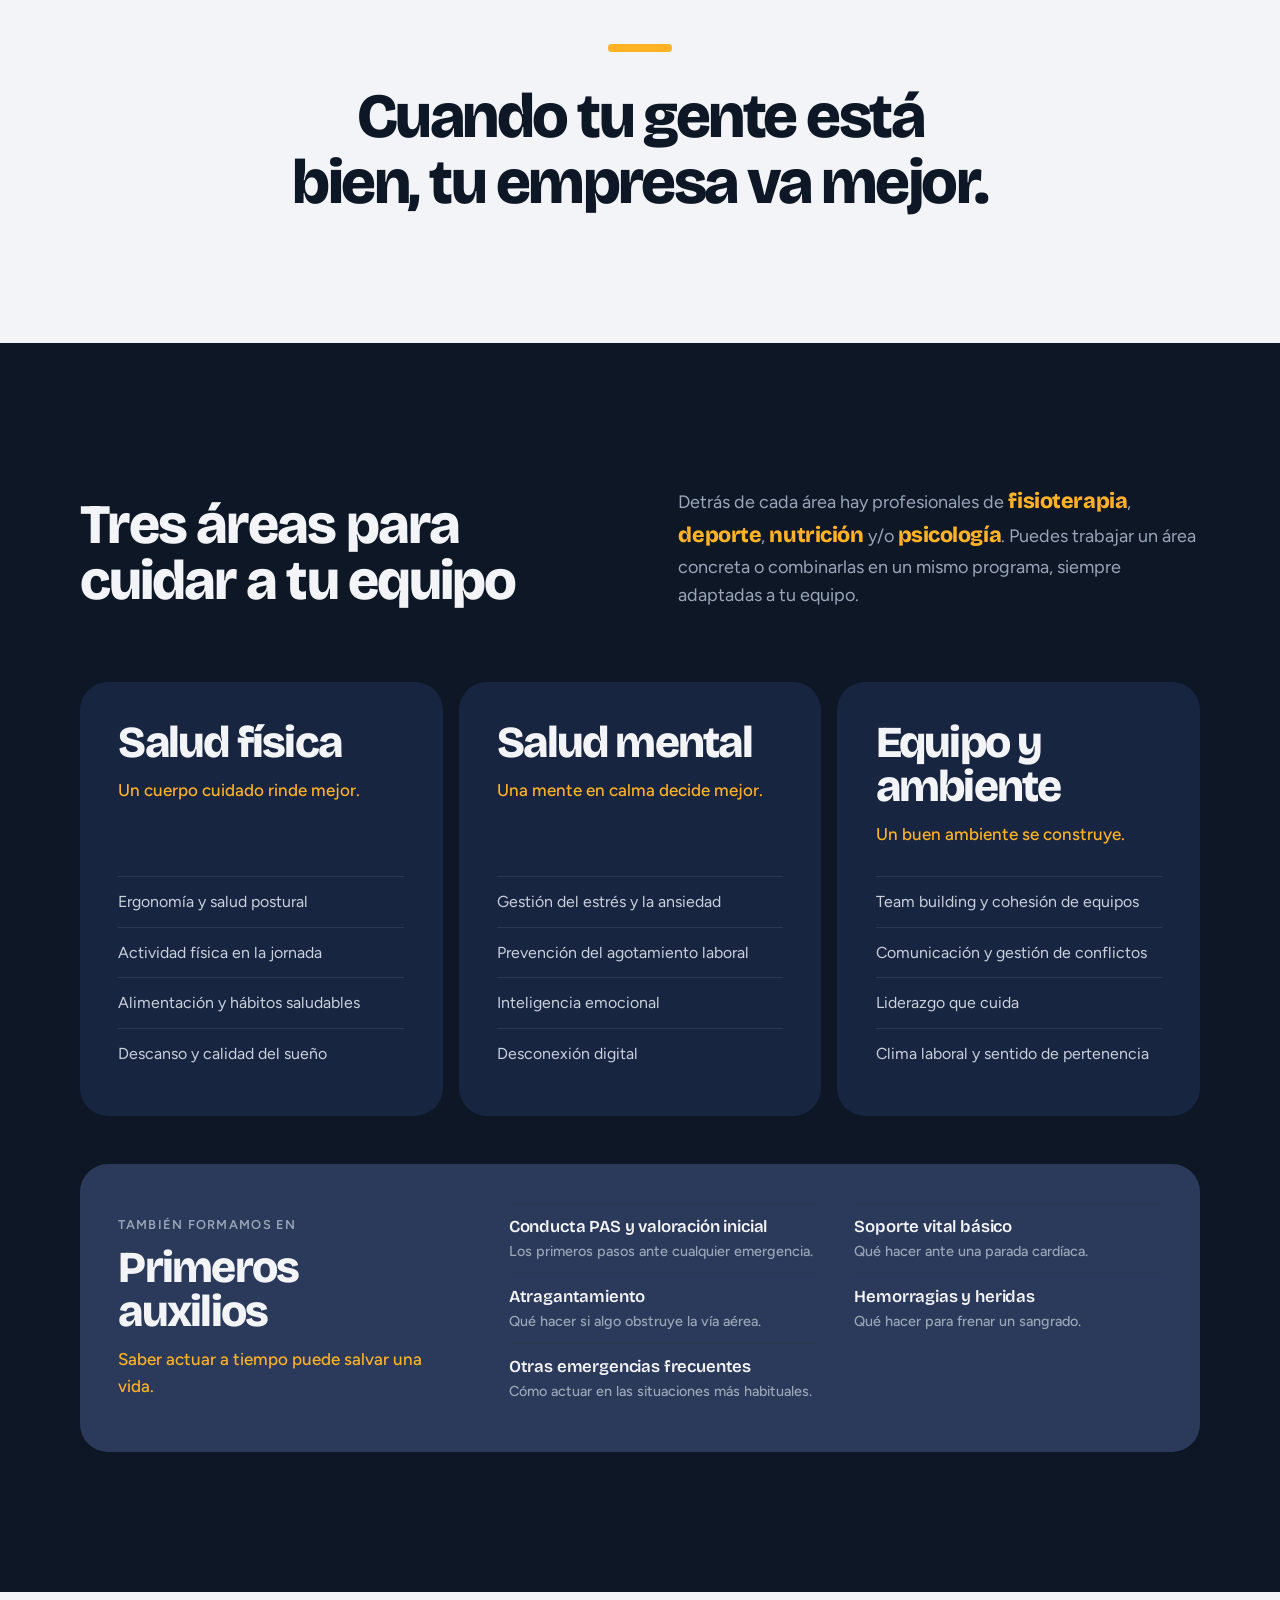
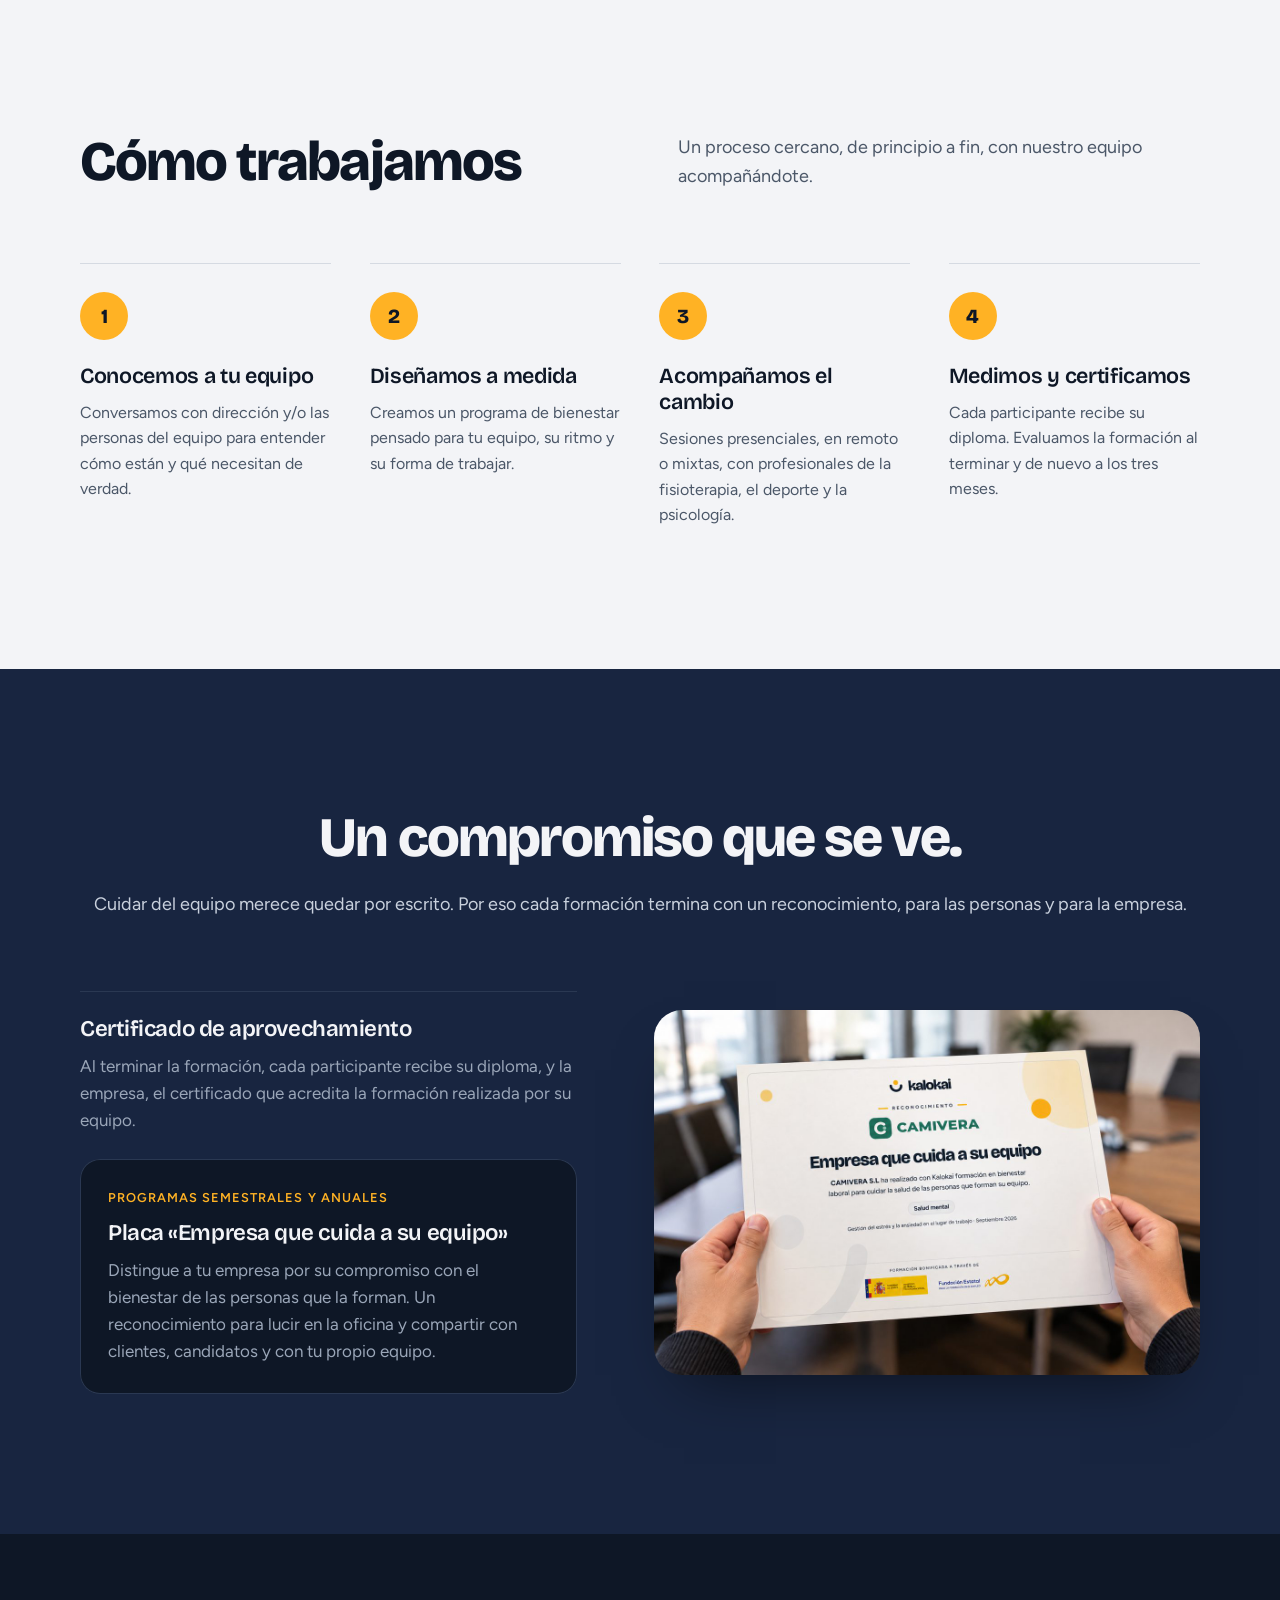
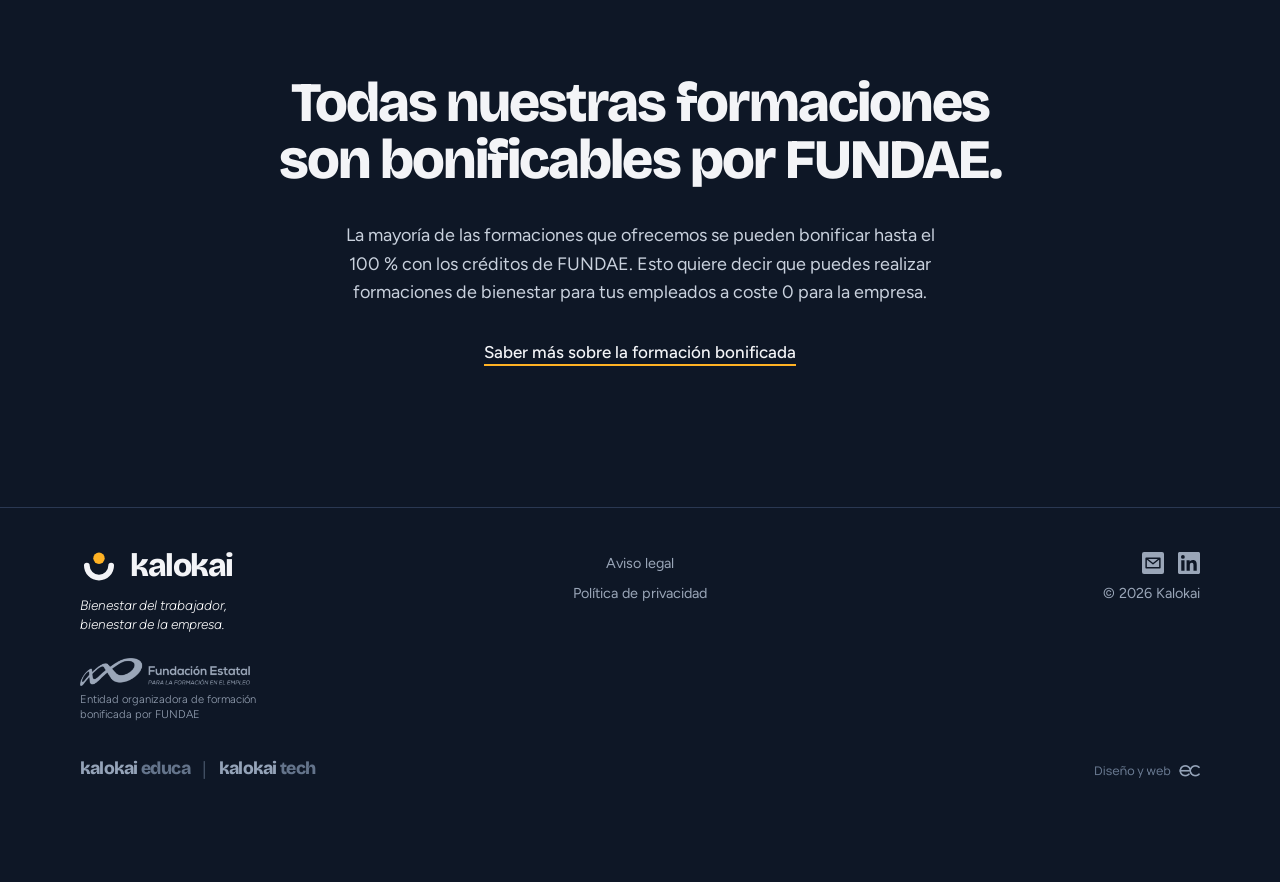
==== commit e5d7548c: "Añade la página «Equipo» con cuatro colaboradores Nueva página equipo.html con las fichas de Rafael " ====
--- a/index.html
+++ b/index.html
@@ -30,6 +30,7 @@
           <li><a href="bienestar-laboral.html">Bienestar laboral</a></li>
           <li><a href="primeros-auxilios.html">Primeros auxilios</a></li>
           <li><a href="formacion-bonificada.html">Formación bonificada</a></li>
+          <li><a href="equipo.html">Equipo</a></li>
         </ul>
       </nav>
       <a class="btn btn-small" href="#solicitud" data-solicitud>Hablemos</a>
--- a/styles.css
+++ b/styles.css
@@ -1145,3 +1145,81 @@
 @media (max-width: 680px) {
   .footer-credit { order: 7; margin-top: 28px; }
 }
+
+/* Equipo Kalokai */
+
+.team { padding: var(--section) 0; }
+
+.team-grid {
+  display: grid;
+  grid-template-columns: repeat(4, minmax(0, 1fr));
+  gap: 16px;
+}
+
+.member {
+  background: var(--medianoche);
+  border-radius: var(--radius-lg);
+  overflow: hidden;
+  display: flex;
+  flex-direction: column;
+}
+.member-media { position: relative; }
+.member-photo {
+  display: block;
+  width: 100%;
+  aspect-ratio: 4 / 5;
+  height: auto;
+  object-fit: cover;
+  background: var(--linea);
+}
+.member-body {
+  padding: clamp(22px, 2.2vw, 30px);
+  display: flex;
+  flex-direction: column;
+  flex: 1;
+}
+.member-area {
+  margin: 0 0 14px;
+  font-size: 0.72rem;
+  font-weight: 600;
+  letter-spacing: 0.07em;
+  white-space: nowrap;
+  text-transform: uppercase;
+  color: var(--ambar);
+}
+.member-name {
+  font-family: var(--display);
+  font-weight: 800;
+  font-size: clamp(1.6rem, 1.3rem + 0.7vw, 2rem);
+  line-height: 1.02;
+  letter-spacing: -0.035em;
+  margin: 0 0 6px;
+}
+.member-role { color: var(--bruma); font-weight: 500; margin: 0 0 18px; }
+.member-bio { color: var(--niebla); line-height: 1.6; margin: 0 0 22px; }
+.member-link {
+  margin-top: auto;
+  color: var(--claro);
+  font-weight: 600;
+  text-decoration: none;
+  border-bottom: 2px solid var(--ambar);
+  align-self: flex-start;
+  padding-bottom: 2px;
+}
+.member-link:hover { color: var(--ambar); }
+
+@media (max-width: 1100px) {
+  .team-grid { grid-template-columns: repeat(2, minmax(0, 1fr)); }
+}
+@media (max-width: 600px) {
+  .team-grid { grid-template-columns: 1fr; }
+}
+
+/* Capa suave para que todas las fotos tengan el mismo tono */
+.member-photo { filter: saturate(0.82) contrast(1.04) brightness(0.97); }
+.member-media::after {
+  content: ""; position: absolute; inset: 0; pointer-events: none;
+  background:
+    linear-gradient(180deg, rgba(14,23,38,0) 55%, rgba(24,37,64,0.55) 100%),
+    rgba(24,37,64,0.12);
+}
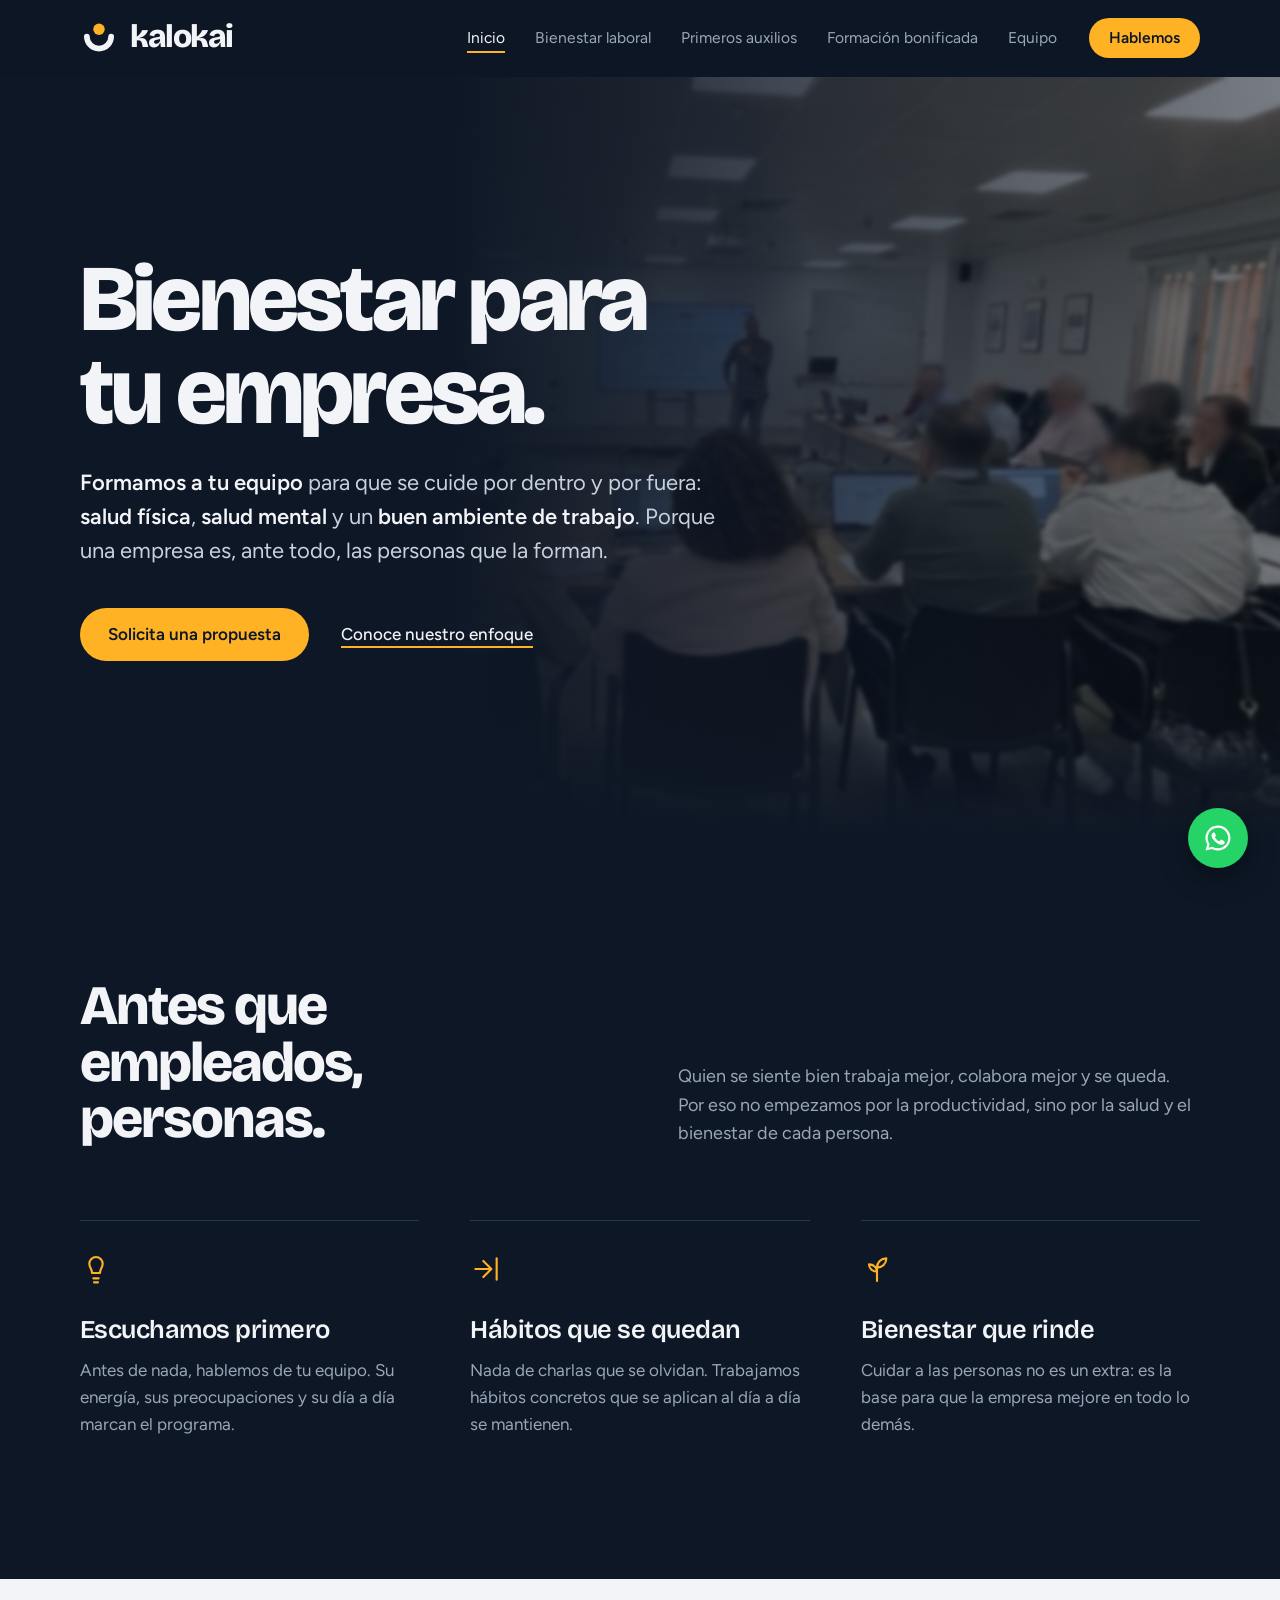
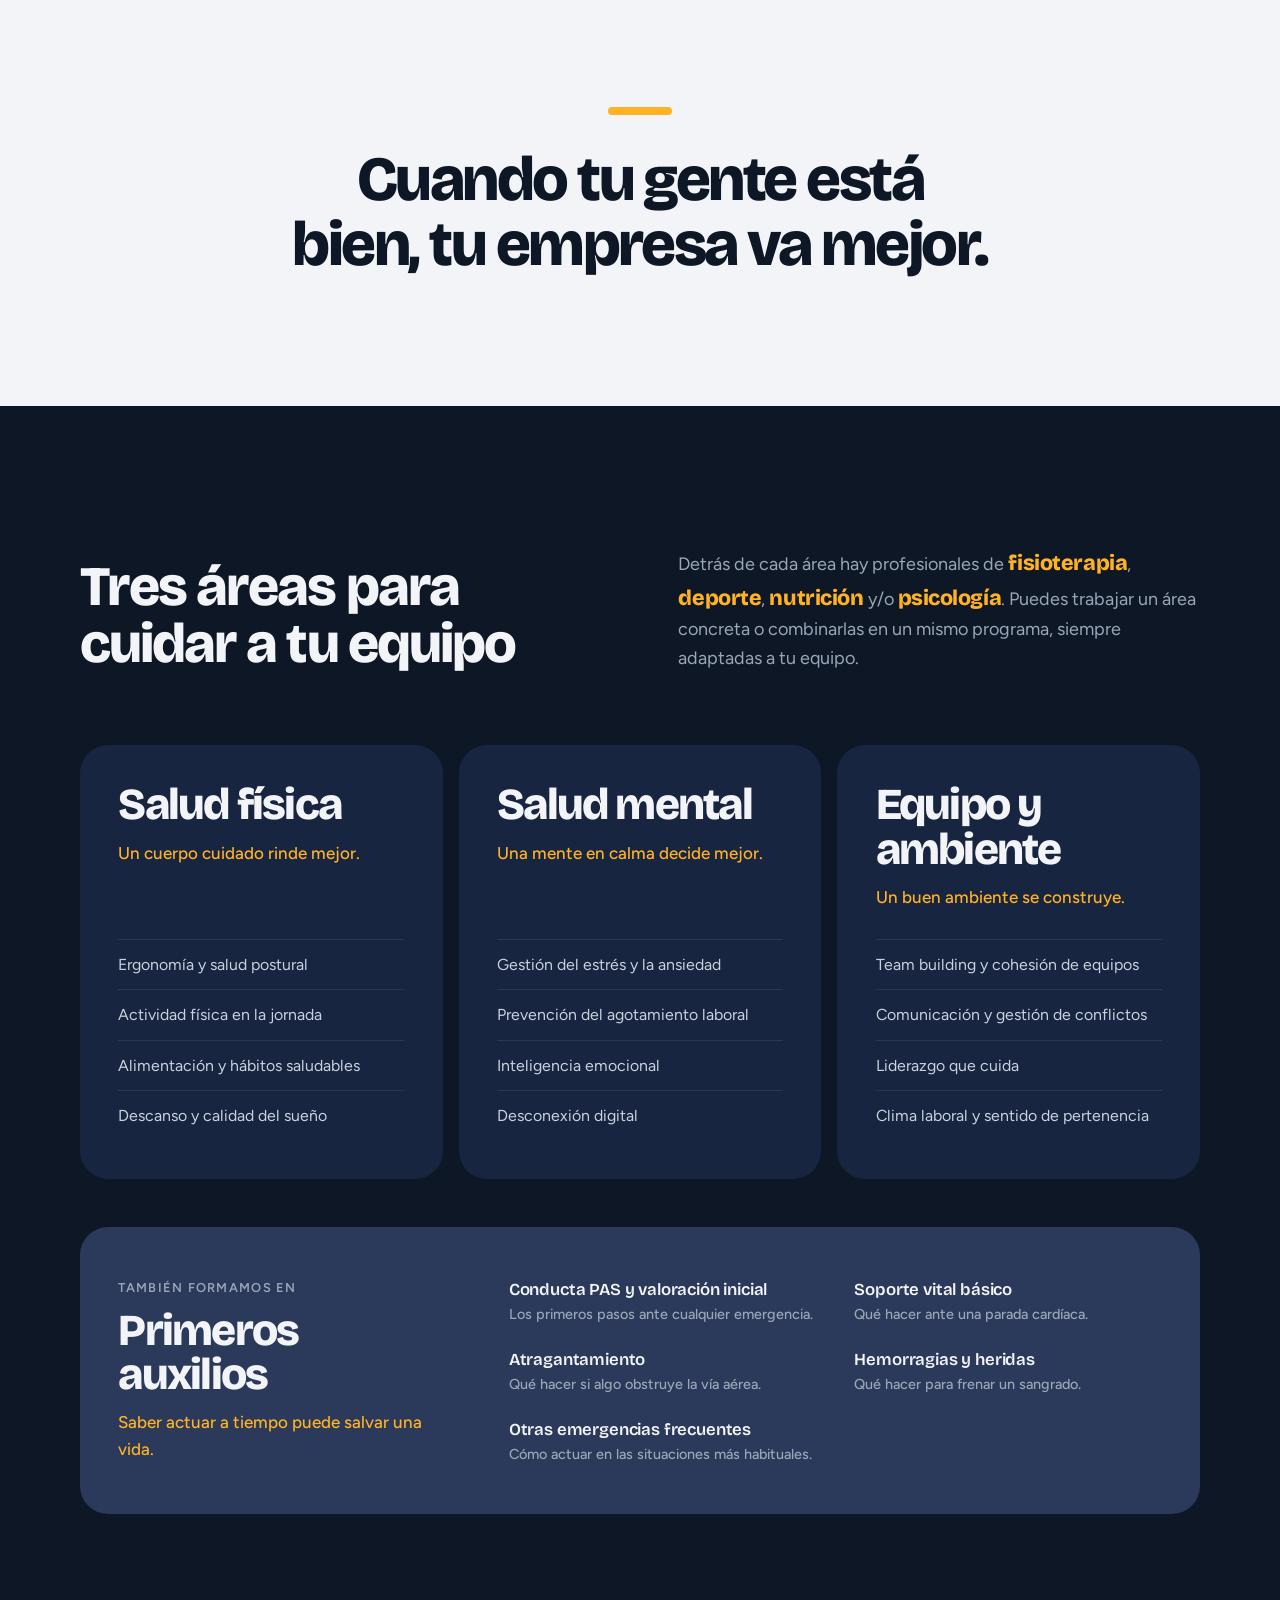
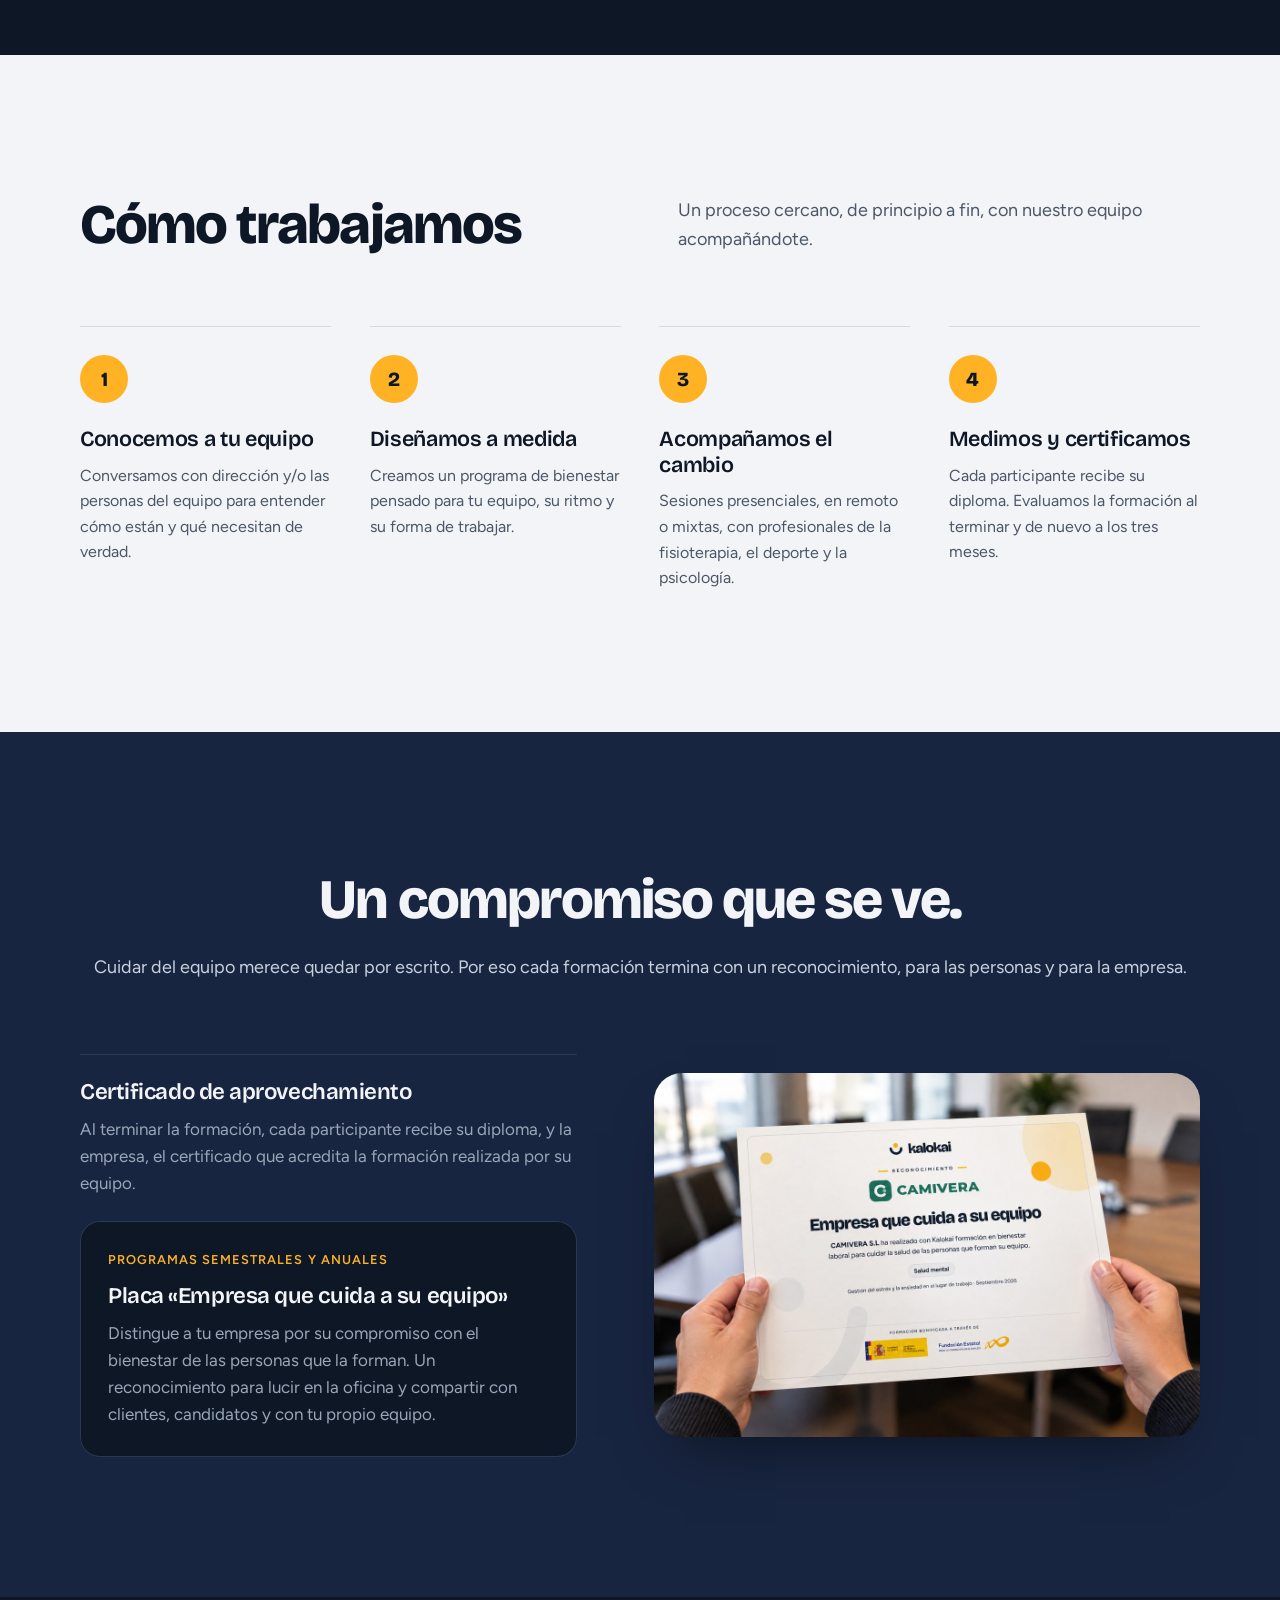
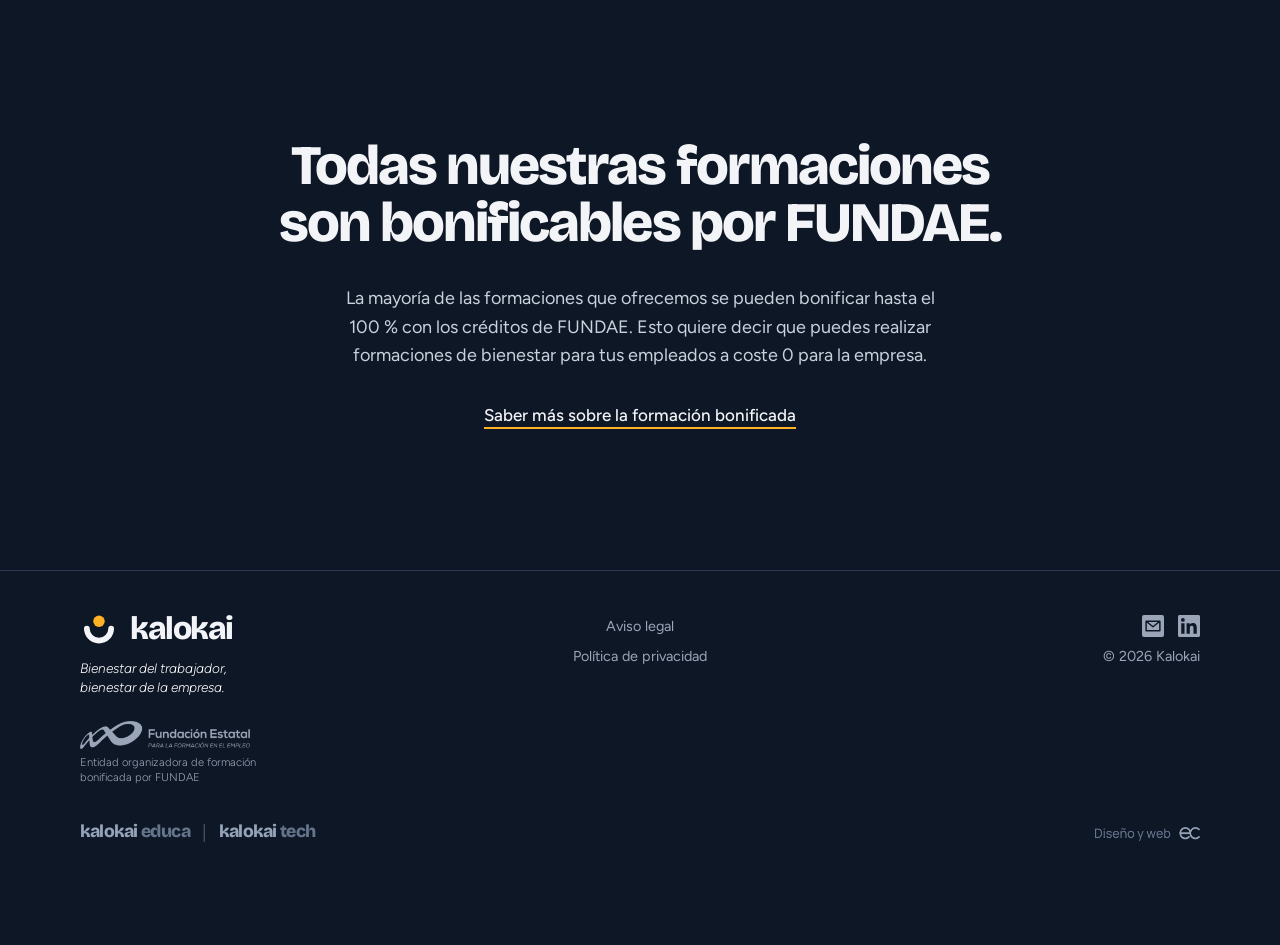
==== commit ddd2ae35: "Portada de inicio con foto de formación y degradado noche, como en el dosier Caras de los asistentes" ====
--- a/index.html
+++ b/index.html
@@ -38,7 +38,11 @@
   </header>
 
   <main id="contenido">
-    <section class="hero">
+    <section class="hero hero-photo">
+      <picture>
+        <source media="(max-width: 680px)" srcset="hero-formacion-movil.jpg" width="599" height="576">
+        <img class="hero-bg" src="hero-formacion.jpg" width="1024" height="576" alt="" fetchpriority="high">
+      </picture>
       <div class="wrap hero-grid">
         <div class="hero-copy">
           <h1 class="display">Bienestar para tu empresa.</h1>
@@ -47,13 +51,6 @@
             <a class="btn" href="#solicitud" data-solicitud>Solicita una propuesta</a>
             <a class="link" href="#enfoque">Conoce nuestro enfoque</a>
           </div>
-        </div>
-        <div class="hero-art" aria-hidden="true">
-          <svg viewBox="0 0 100 100">
-            <circle cx="50" cy="50" r="47" class="ring"></circle>
-            <path d="M18 46 A32 32 0 0 0 82 46" class="art-arc"></path>
-            <circle cx="50" cy="27" r="15" class="art-dot"></circle>
-          </svg>
         </div>
       </div>
     </section>
--- a/styles.css
+++ b/styles.css
@@ -212,6 +212,44 @@
 .ring { fill: none; stroke: var(--linea); stroke-width: 0.6; }
 .art-arc { fill: none; stroke: var(--claro); stroke-width: 13; stroke-linecap: round; }
 .art-dot { fill: var(--ambar); }
+
+/* Portada con foto: degradado noche de izquierda a derecha, como en el dosier */
+.hero-photo {
+  position: relative;
+  isolation: isolate;
+  min-height: min(88vh, 760px);
+  display: flex;
+  align-items: center;
+  padding: clamp(80px, 10vw, 140px) 0;
+}
+.hero-photo .hero-bg {
+  position: absolute;
+  inset: 0;
+  left: 14%;
+  z-index: -2;
+  width: 86%;
+  height: 100%;
+  object-fit: cover;
+  object-position: 65% 40%;
+  filter: brightness(0.85) saturate(0.9);
+}
+.hero-photo::before {
+  content: "";
+  position: absolute;
+  inset: 0;
+  z-index: -1;
+  background: linear-gradient(90deg, var(--noche) 0%, var(--noche) 35%, rgba(14, 23, 38, 0.72) 64%, rgba(14, 23, 38, 0.48) 100%);
+}
+.hero-photo::after {
+  content: "";
+  position: absolute;
+  left: 0; right: 0; bottom: 0;
+  height: 120px;
+  z-index: -1;
+  background: linear-gradient(180deg, rgba(14, 23, 38, 0), var(--noche));
+}
+.hero-photo .hero-grid { width: 100%; grid-template-columns: minmax(0, 1fr); }
+.hero-photo .hero-copy { max-width: 640px; }
 
 /* El único movimiento automático: el símbolo se dibuja al cargar */
 @media (prefers-reduced-motion: no-preference) {
@@ -807,6 +845,10 @@
 
 @media (max-width: 680px) {
   .hero-art { max-width: 180px; }
+  .hero-photo { min-height: 0; align-items: flex-end; padding-top: 260px; }
+  .hero-photo .hero-bg { left: 0; width: 100%; height: 380px; bottom: auto; object-position: 0% 40%; }
+  .hero-photo::before { background: linear-gradient(180deg, rgba(14, 23, 38, 0.48) 0px, rgba(14, 23, 38, 0.66) 180px, var(--noche) 380px); }
+  .hero-photo::after { display: none; }
   .steps { grid-template-columns: 1fr; }
   .facts { grid-template-columns: 1fr; }
   .form { grid-template-columns: 1fr; }
@@ -1149,21 +1191,9 @@
 /* Equipo Kalokai */
 
 .team { padding: var(--section) 0; }
-
-.team-grid {
-  display: grid;
-  grid-template-columns: repeat(4, minmax(0, 1fr));
-  gap: 16px;
-}
-
-.member {
-  background: var(--medianoche);
-  border-radius: var(--radius-lg);
-  overflow: hidden;
-  display: flex;
-  flex-direction: column;
-}
-.member-media { position: relative; }
+.team-list { display: grid; }
+
+.member-media { position: relative; border-radius: var(--radius-lg); overflow: hidden; }
 .member-photo {
   display: block;
   width: 100%;
@@ -1171,55 +1201,82 @@
   height: auto;
   object-fit: cover;
   background: var(--linea);
-}
-.member-body {
-  padding: clamp(22px, 2.2vw, 30px);
-  display: flex;
-  flex-direction: column;
-  flex: 1;
-}
-.member-area {
-  margin: 0 0 14px;
-  font-size: 0.72rem;
-  font-weight: 600;
-  letter-spacing: 0.07em;
-  white-space: nowrap;
-  text-transform: uppercase;
-  color: var(--ambar);
-}
-.member-name {
-  font-family: var(--display);
-  font-weight: 800;
-  font-size: clamp(1.6rem, 1.3rem + 0.7vw, 2rem);
-  line-height: 1.02;
-  letter-spacing: -0.035em;
-  margin: 0 0 6px;
-}
-.member-role { color: var(--bruma); font-weight: 500; margin: 0 0 18px; }
-.member-bio { color: var(--niebla); line-height: 1.6; margin: 0 0 22px; }
-.member-link {
-  margin-top: auto;
-  color: var(--claro);
-  font-weight: 600;
-  text-decoration: none;
-  border-bottom: 2px solid var(--ambar);
-  align-self: flex-start;
-  padding-bottom: 2px;
-}
-.member-link:hover { color: var(--ambar); }
-
-@media (max-width: 1100px) {
-  .team-grid { grid-template-columns: repeat(2, minmax(0, 1fr)); }
-}
-@media (max-width: 600px) {
-  .team-grid { grid-template-columns: 1fr; }
-}
-
-/* Capa suave para que todas las fotos tengan el mismo tono */
-.member-photo { filter: saturate(0.82) contrast(1.04) brightness(0.97); }
+  /* Capa suave para que todas las fotos tengan el mismo tono */
+  filter: saturate(0.82) contrast(1.04) brightness(0.97);
+}
 .member-media::after {
   content: ""; position: absolute; inset: 0; pointer-events: none;
   background:
     linear-gradient(180deg, rgba(14,23,38,0) 55%, rgba(24,37,64,0.55) 100%),
     rgba(24,37,64,0.12);
 }
+
+.member-area {
+  margin: 0 0 16px;
+  font-size: 0.8rem;
+  font-weight: 600;
+  letter-spacing: 0.1em;
+  text-transform: uppercase;
+  color: var(--ambar);
+}
+.member-name {
+  font-family: var(--display);
+  font-weight: 800;
+  font-size: clamp(2.2rem, 1.6rem + 2vw, 3.4rem);
+  line-height: 1;
+  letter-spacing: -0.04em;
+  margin: 0 0 10px;
+}
+.member-role { color: var(--bruma); font-size: 1.125rem; font-weight: 500; margin: 0 0 24px; }
+.member-bio { color: var(--niebla); font-size: 1.0625rem; line-height: 1.65; margin: 0 0 28px; max-width: 34em; }
+.member-link {
+  color: var(--claro);
+  font-weight: 600;
+  text-decoration: none;
+  border-bottom: 2px solid var(--ambar);
+  padding-bottom: 2px;
+}
+.member-link:hover { color: var(--ambar); }
+
+/* Opción 1: filas alternas, foto grande a un lado y texto al otro */
+.team-filas .team-list { gap: clamp(72px, 9vw, 128px); }
+.team-filas .member {
+  display: grid;
+  grid-template-columns: minmax(0, 5fr) minmax(0, 7fr);
+  gap: clamp(32px, 6vw, 96px);
+  align-items: center;
+}
+.team-filas .member-media { max-width: 440px; }
+.team-filas .member:nth-child(even) .member-media { order: 2; justify-self: end; }
+.team-filas .member:nth-child(even) { grid-template-columns: minmax(0, 7fr) minmax(0, 5fr); }
+.team-filas .member + .member { border-top: 1px solid var(--linea); padding-top: clamp(72px, 9vw, 128px); }
+
+/* Opción 2: dos columnas abiertas, foto mediana junto al texto */
+.team-pares .team-list {
+  grid-template-columns: repeat(2, minmax(0, 1fr));
+  gap: clamp(56px, 7vw, 96px) clamp(40px, 6vw, 96px);
+}
+.team-pares .member {
+  display: grid;
+  grid-template-columns: minmax(0, 2fr) minmax(0, 3fr);
+  gap: clamp(20px, 2.5vw, 36px);
+  align-items: start;
+  border-top: 1px solid var(--linea);
+  padding-top: 32px;
+}
+.team-pares .member-name { font-size: clamp(1.8rem, 1.4rem + 1vw, 2.4rem); }
+.team-pares .member-role { font-size: 1rem; margin-bottom: 16px; }
+.team-pares .member-bio { font-size: 1rem; margin-bottom: 20px; }
+
+@media (max-width: 980px) {
+  .team-pares .team-list { grid-template-columns: 1fr; }
+}
+@media (max-width: 760px) {
+  .team-filas .member,
+  .team-filas .member:nth-child(even) { grid-template-columns: 1fr; gap: 28px; }
+  .team-filas .member:nth-child(even) .member-media { order: 0; justify-self: start; }
+  .team-filas .member-media { max-width: 100%; }
+}
+@media (max-width: 560px) {
+  .team-pares .member { grid-template-columns: 1fr; }
+}
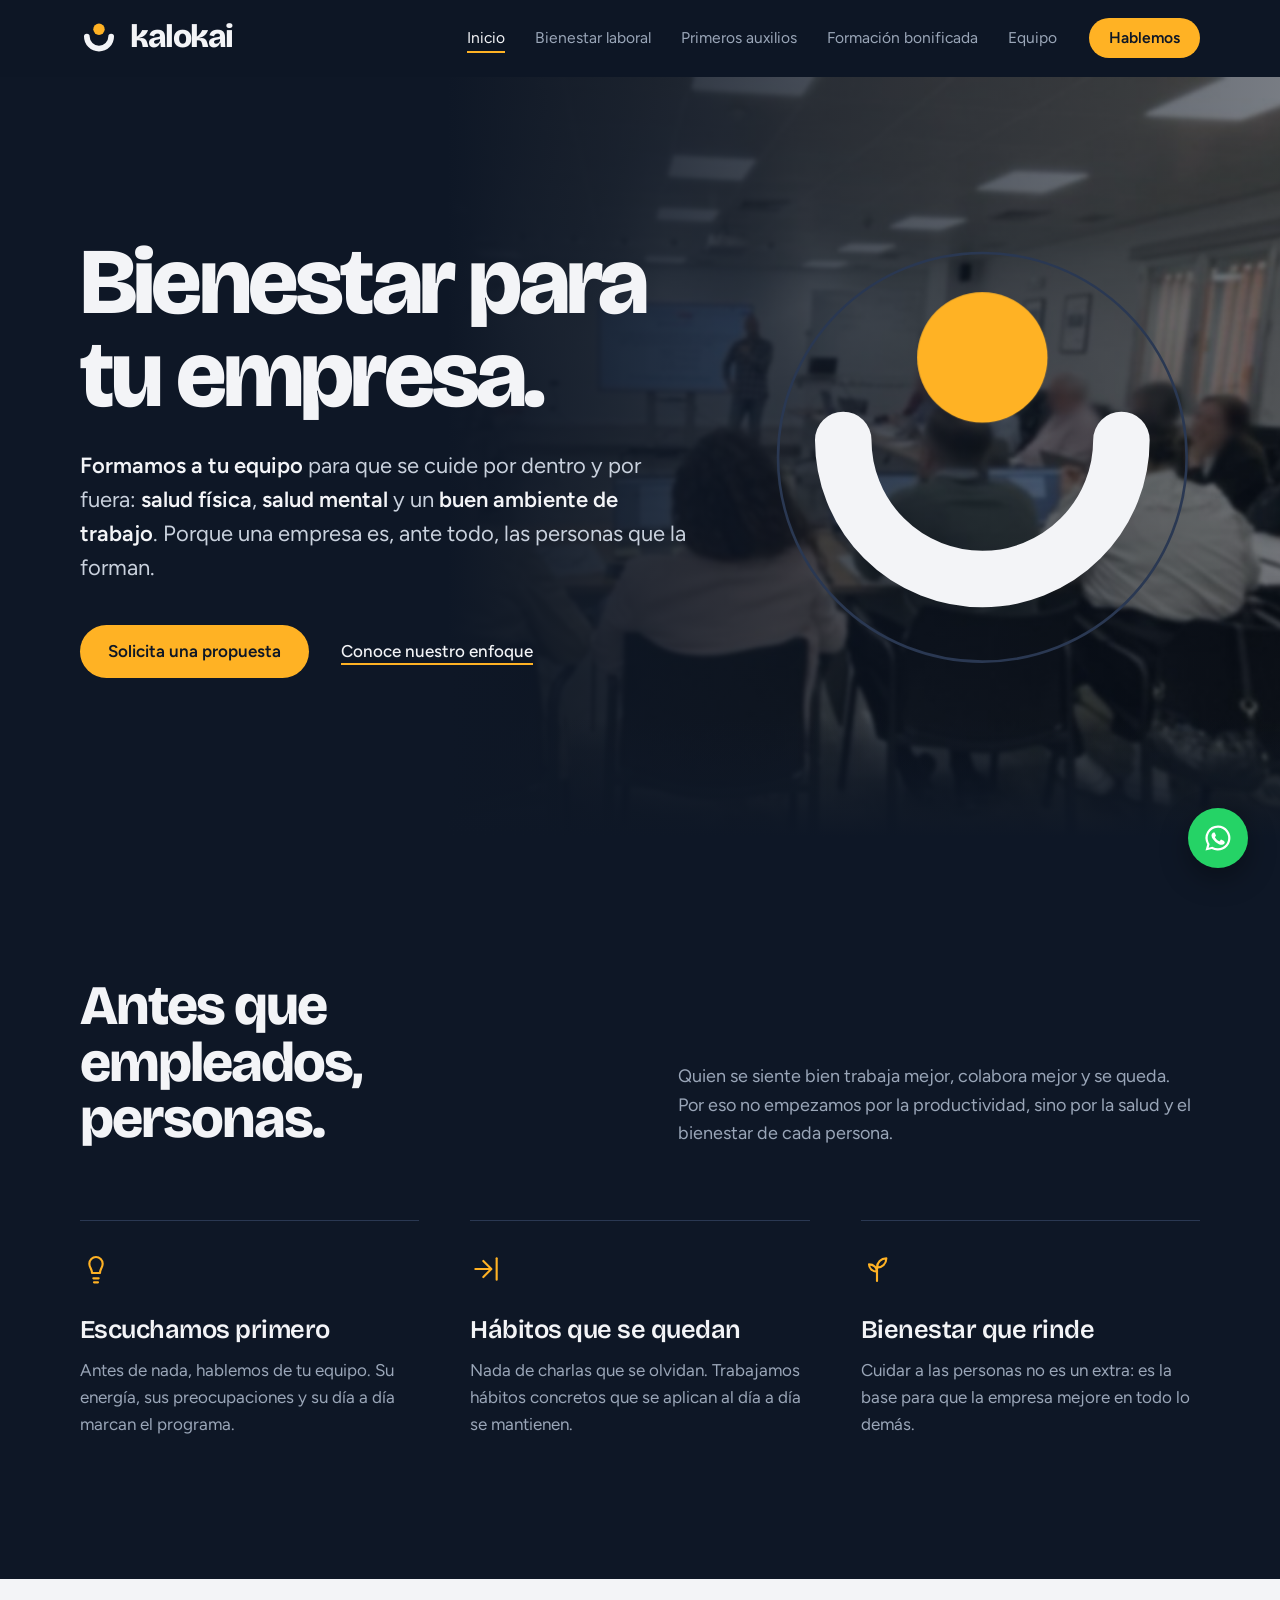
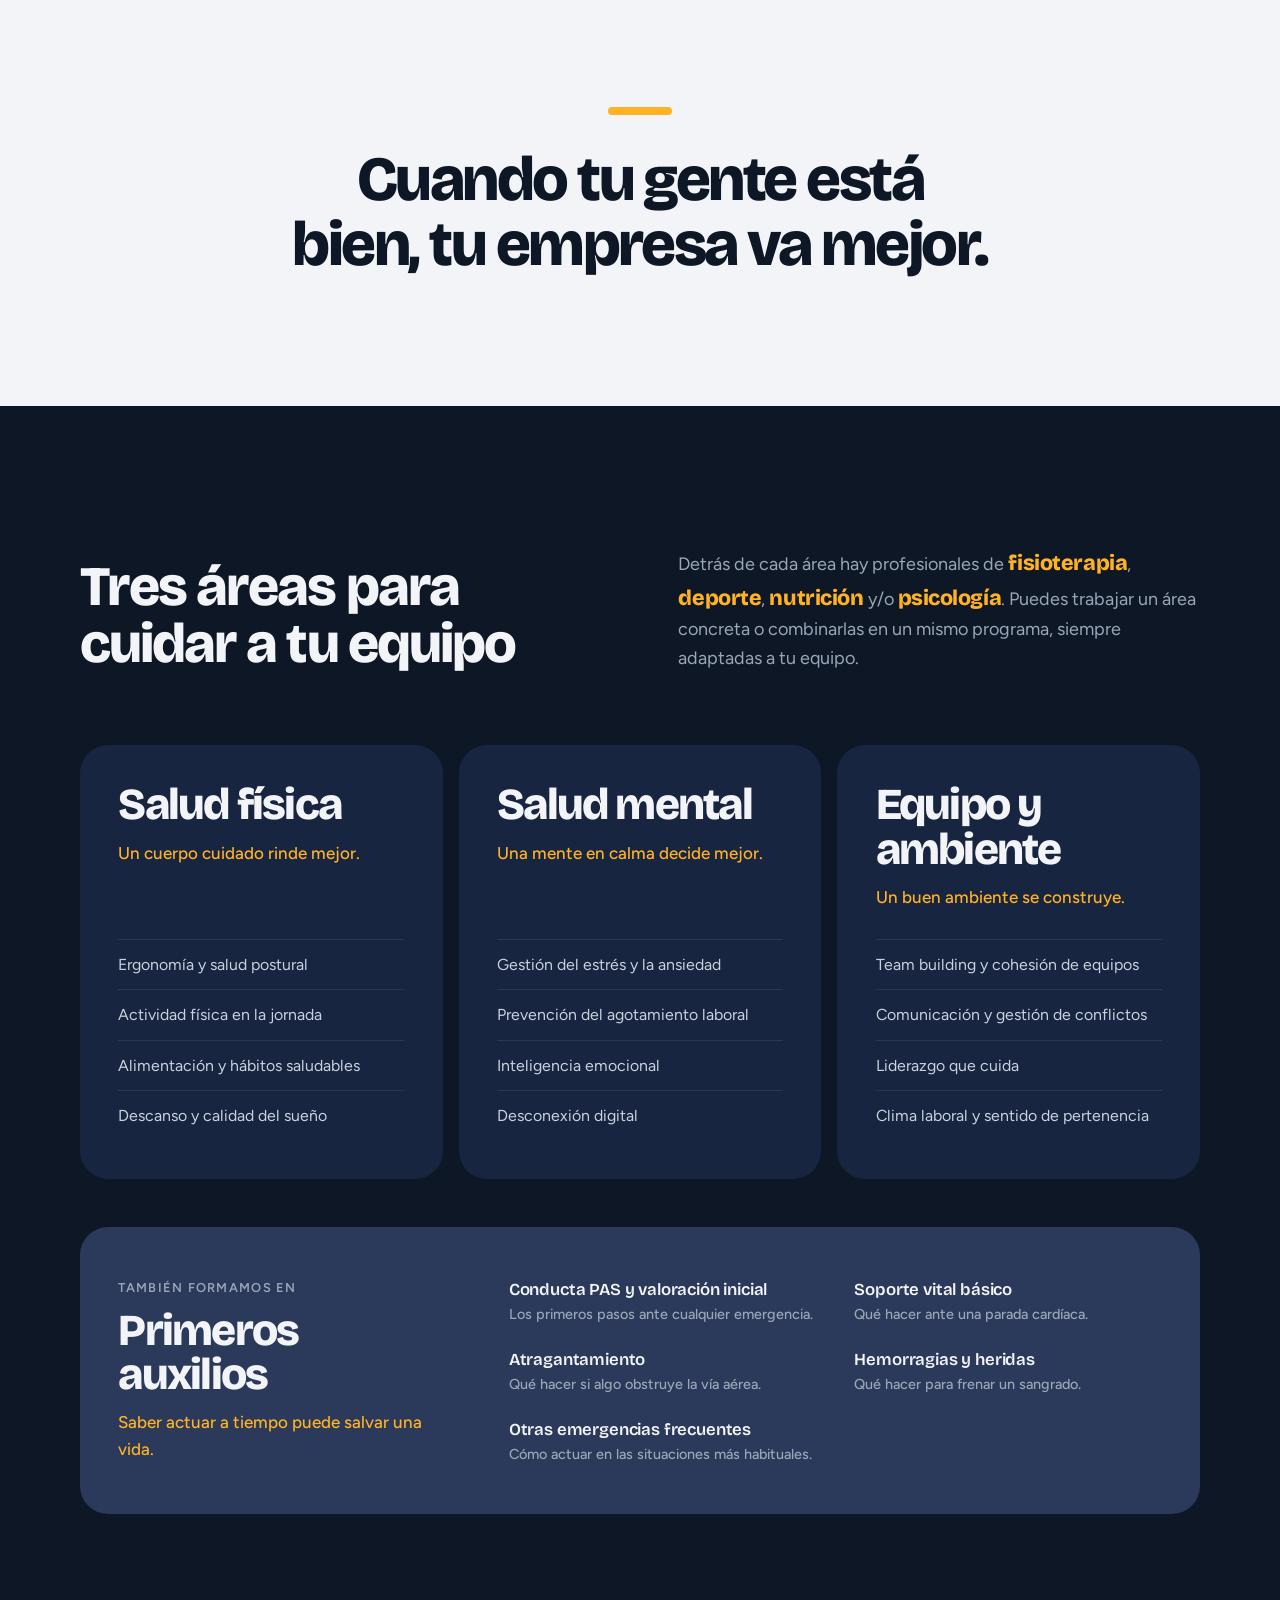
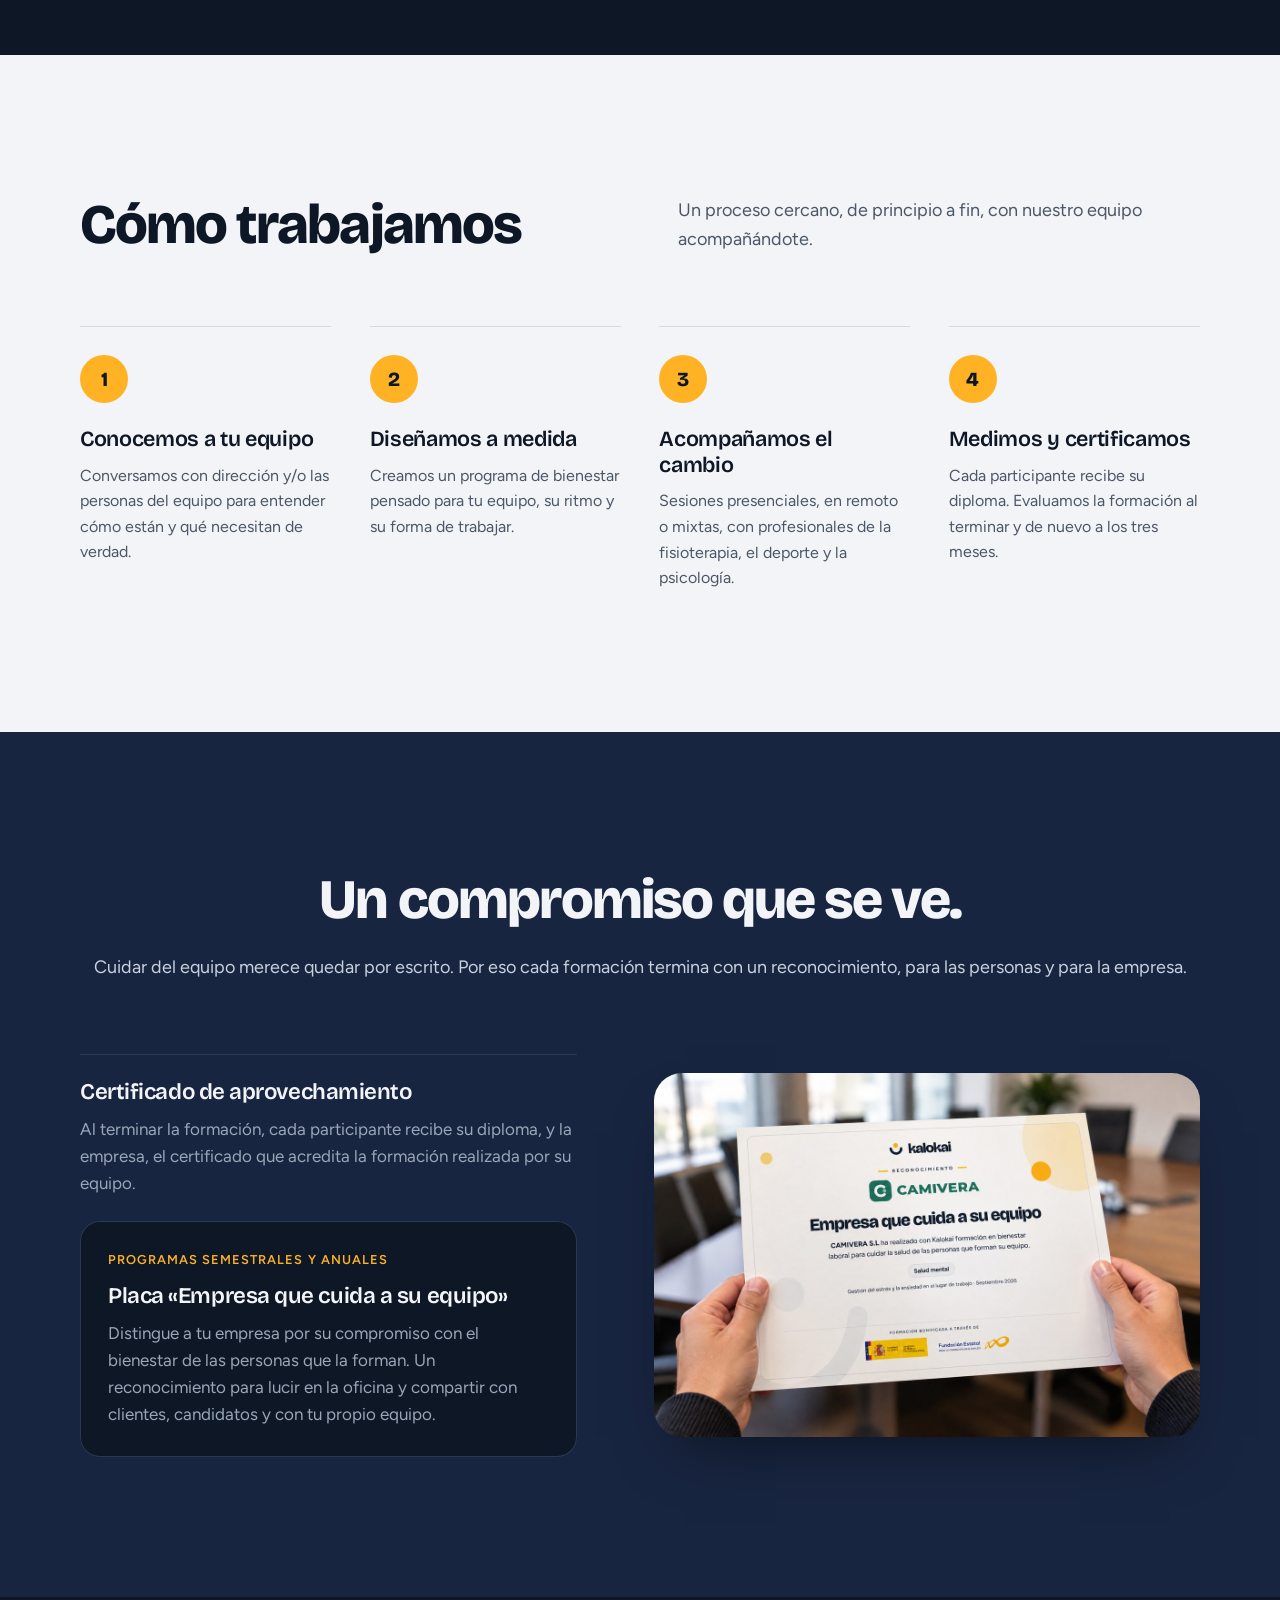
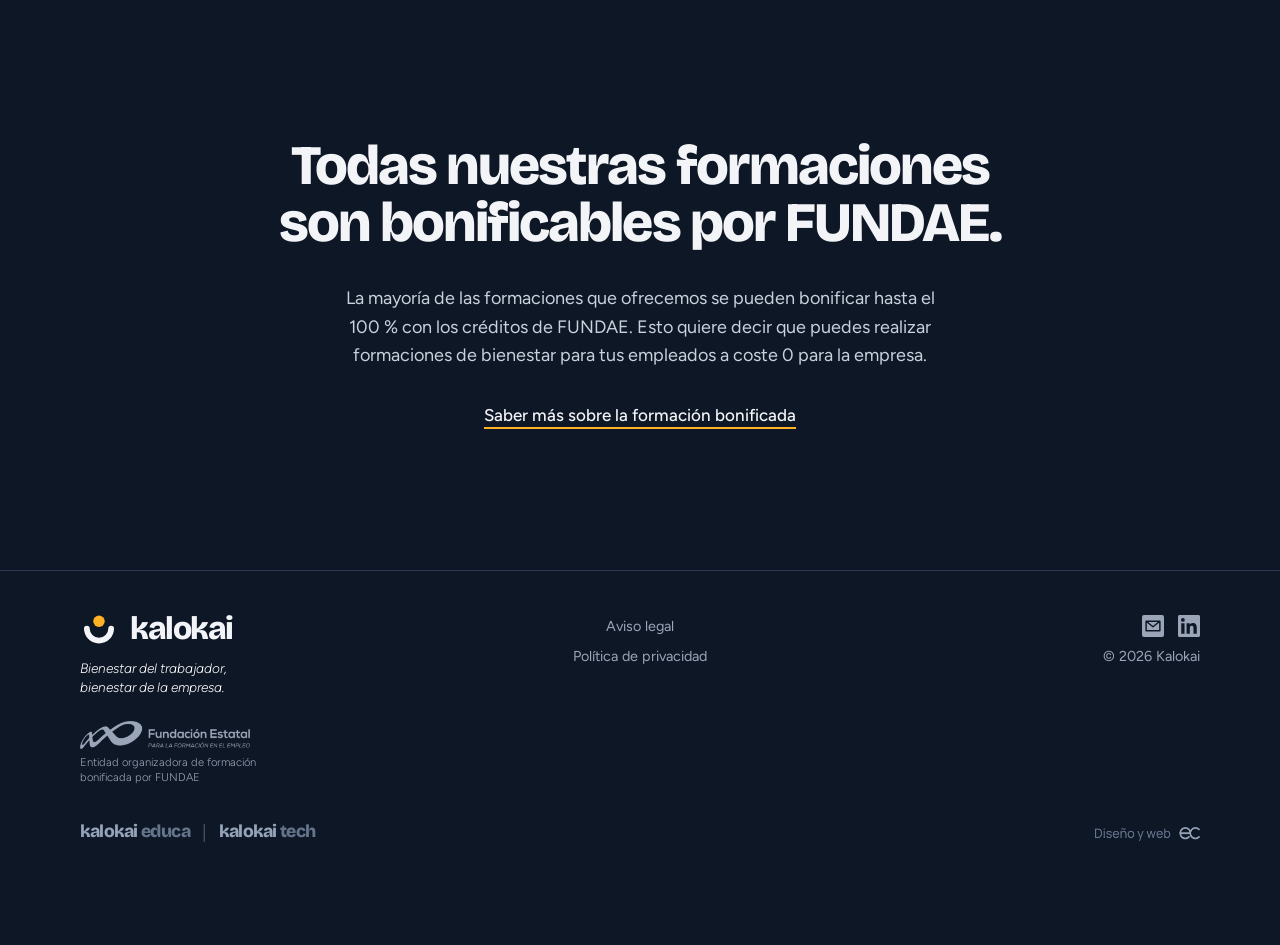
==== commit bb45781a: "Recupera el símbolo animado de la portada sobre la foto Co-Authored-By: Claude Opus 5.5 <noreply@ant" ====
--- a/index.html
+++ b/index.html
@@ -52,6 +52,13 @@
             <a class="link" href="#enfoque">Conoce nuestro enfoque</a>
           </div>
         </div>
+        <div class="hero-art" aria-hidden="true">
+          <svg viewBox="0 0 100 100">
+            <circle cx="50" cy="50" r="47" class="ring"></circle>
+            <path d="M18 46 A32 32 0 0 0 82 46" class="art-arc"></path>
+            <circle cx="50" cy="27" r="15" class="art-dot"></circle>
+          </svg>
+        </div>
       </div>
     </section>
 
--- a/styles.css
+++ b/styles.css
@@ -248,8 +248,7 @@
   z-index: -1;
   background: linear-gradient(180deg, rgba(14, 23, 38, 0), var(--noche));
 }
-.hero-photo .hero-grid { width: 100%; grid-template-columns: minmax(0, 1fr); }
-.hero-photo .hero-copy { max-width: 640px; }
+.hero-photo .hero-grid { width: 100%; }
 
 /* El único movimiento automático: el símbolo se dibuja al cargar */
 @media (prefers-reduced-motion: no-preference) {
@@ -845,7 +844,7 @@
 
 @media (max-width: 680px) {
   .hero-art { max-width: 180px; }
-  .hero-photo { min-height: 0; align-items: flex-end; padding-top: 260px; }
+  .hero-photo { min-height: 0; align-items: flex-end; padding-top: 150px; }
   .hero-photo .hero-bg { left: 0; width: 100%; height: 380px; bottom: auto; object-position: 0% 40%; }
   .hero-photo::before { background: linear-gradient(180deg, rgba(14, 23, 38, 0.48) 0px, rgba(14, 23, 38, 0.66) 180px, var(--noche) 380px); }
   .hero-photo::after { display: none; }
